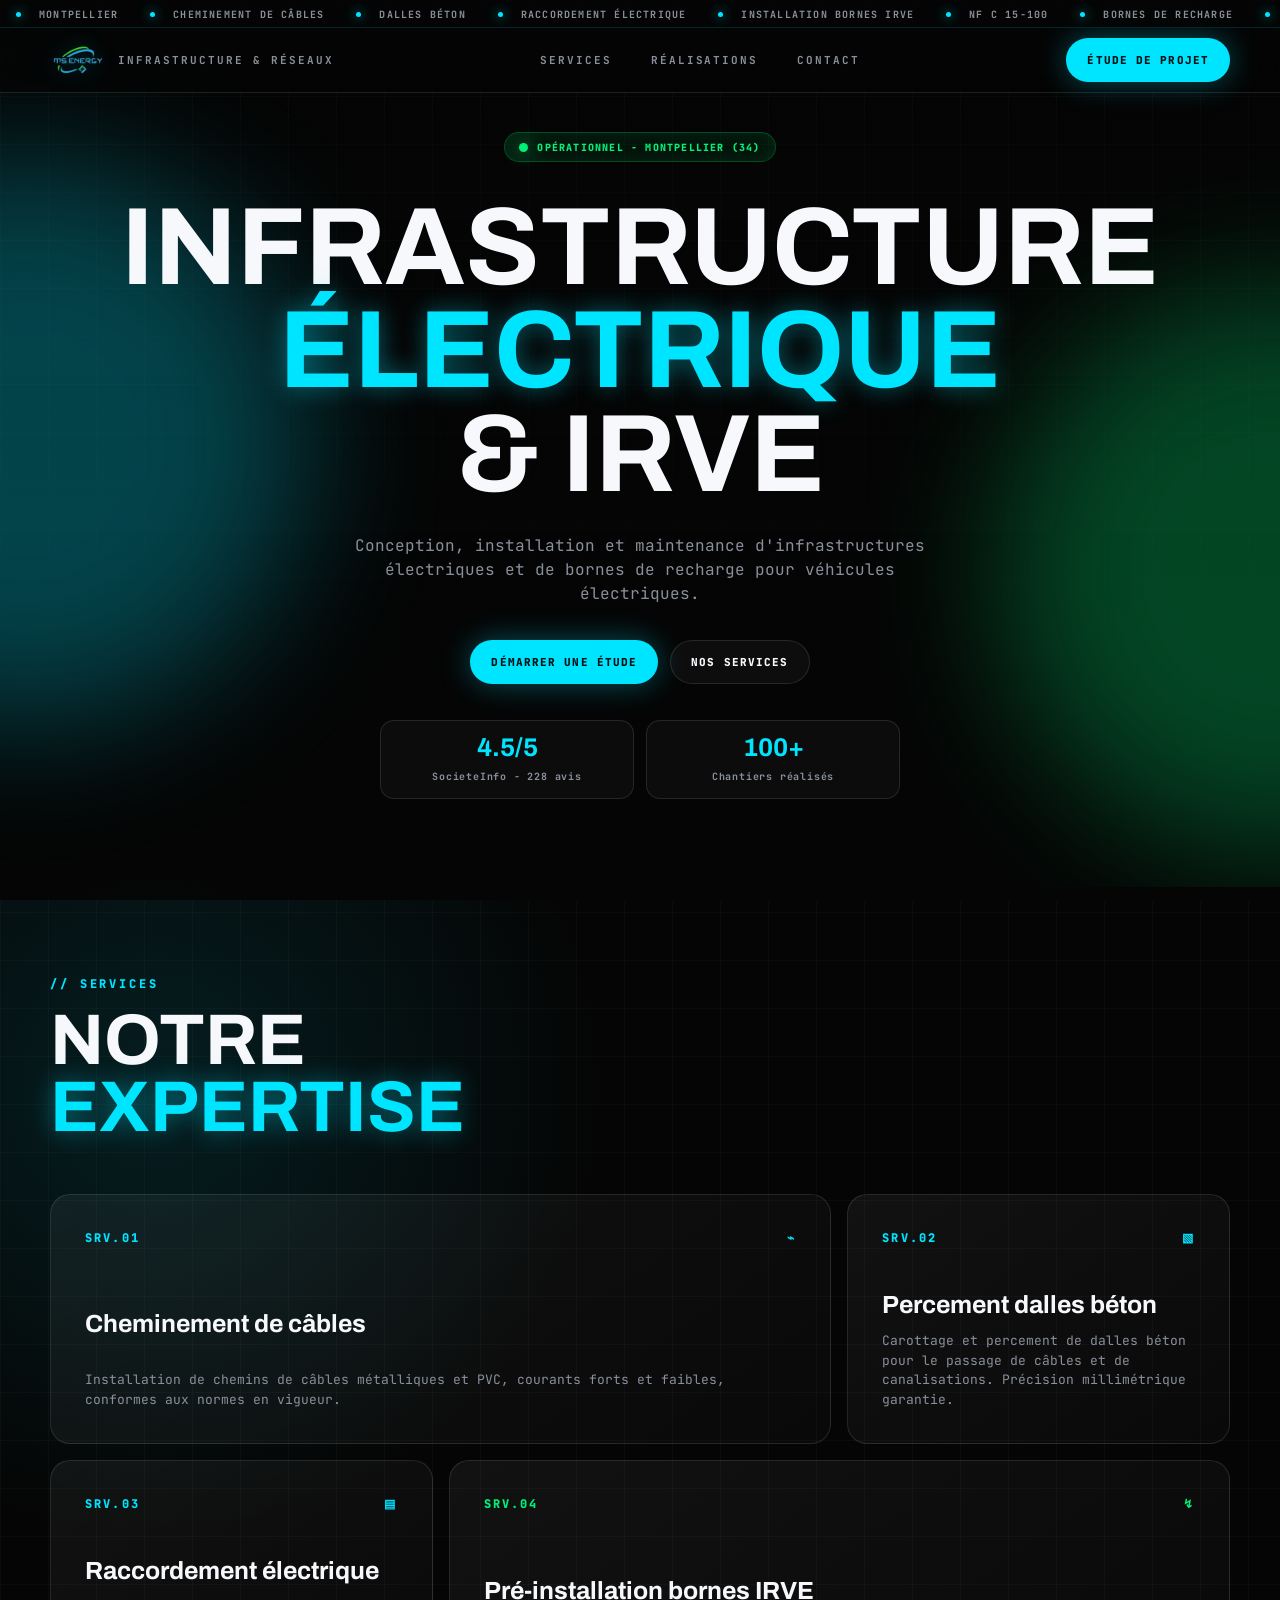
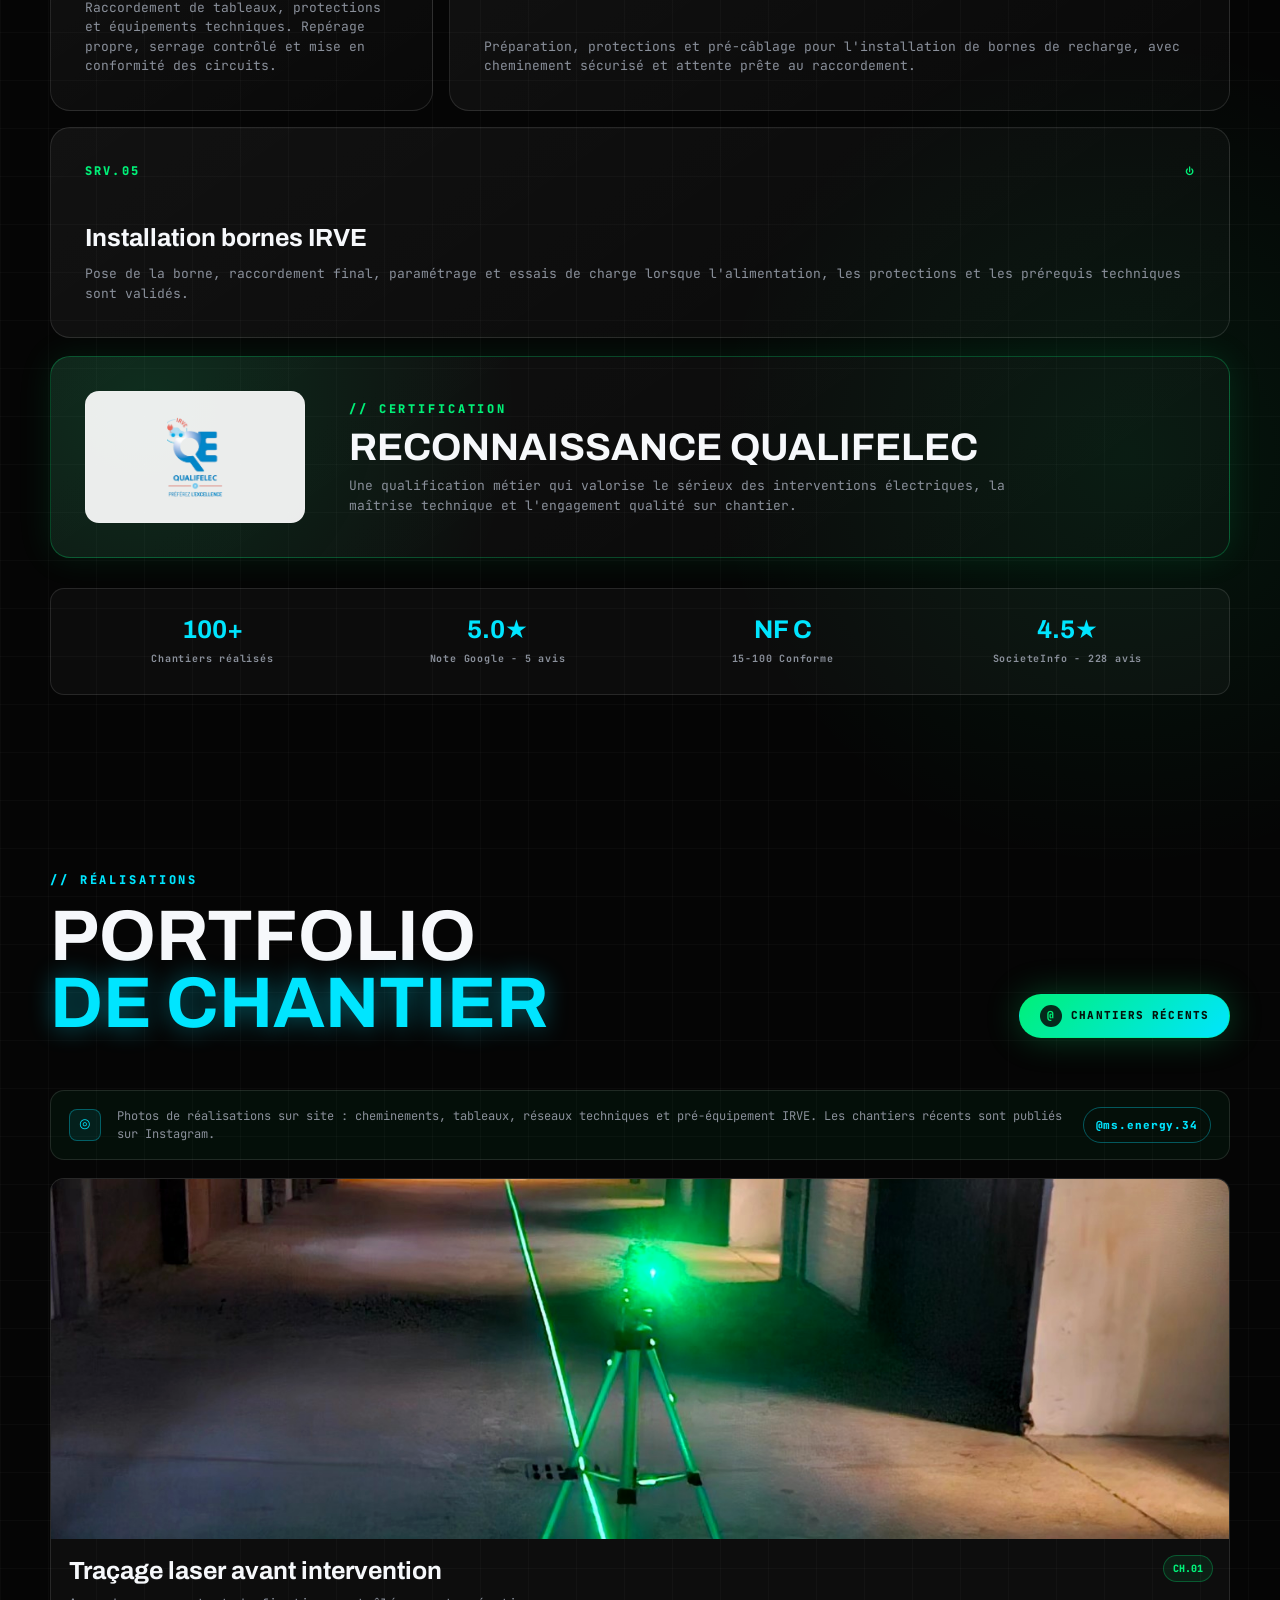
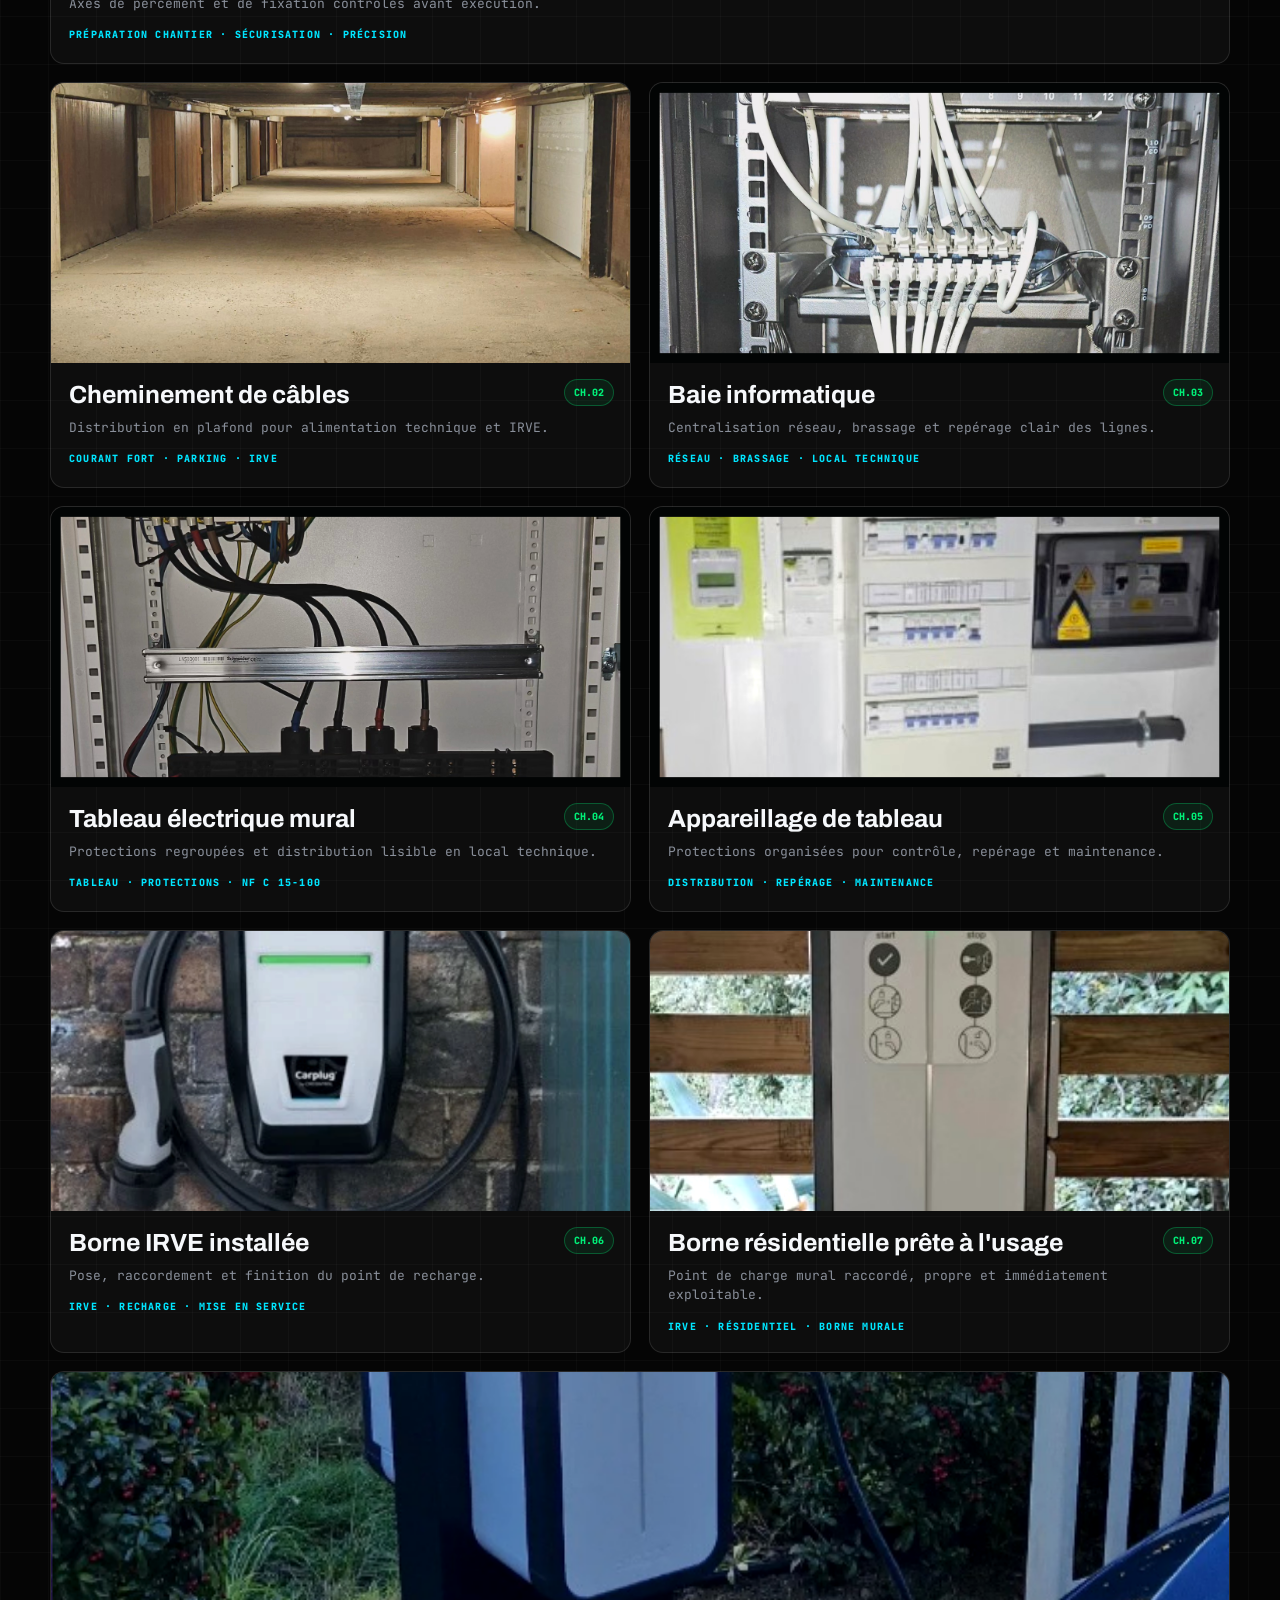
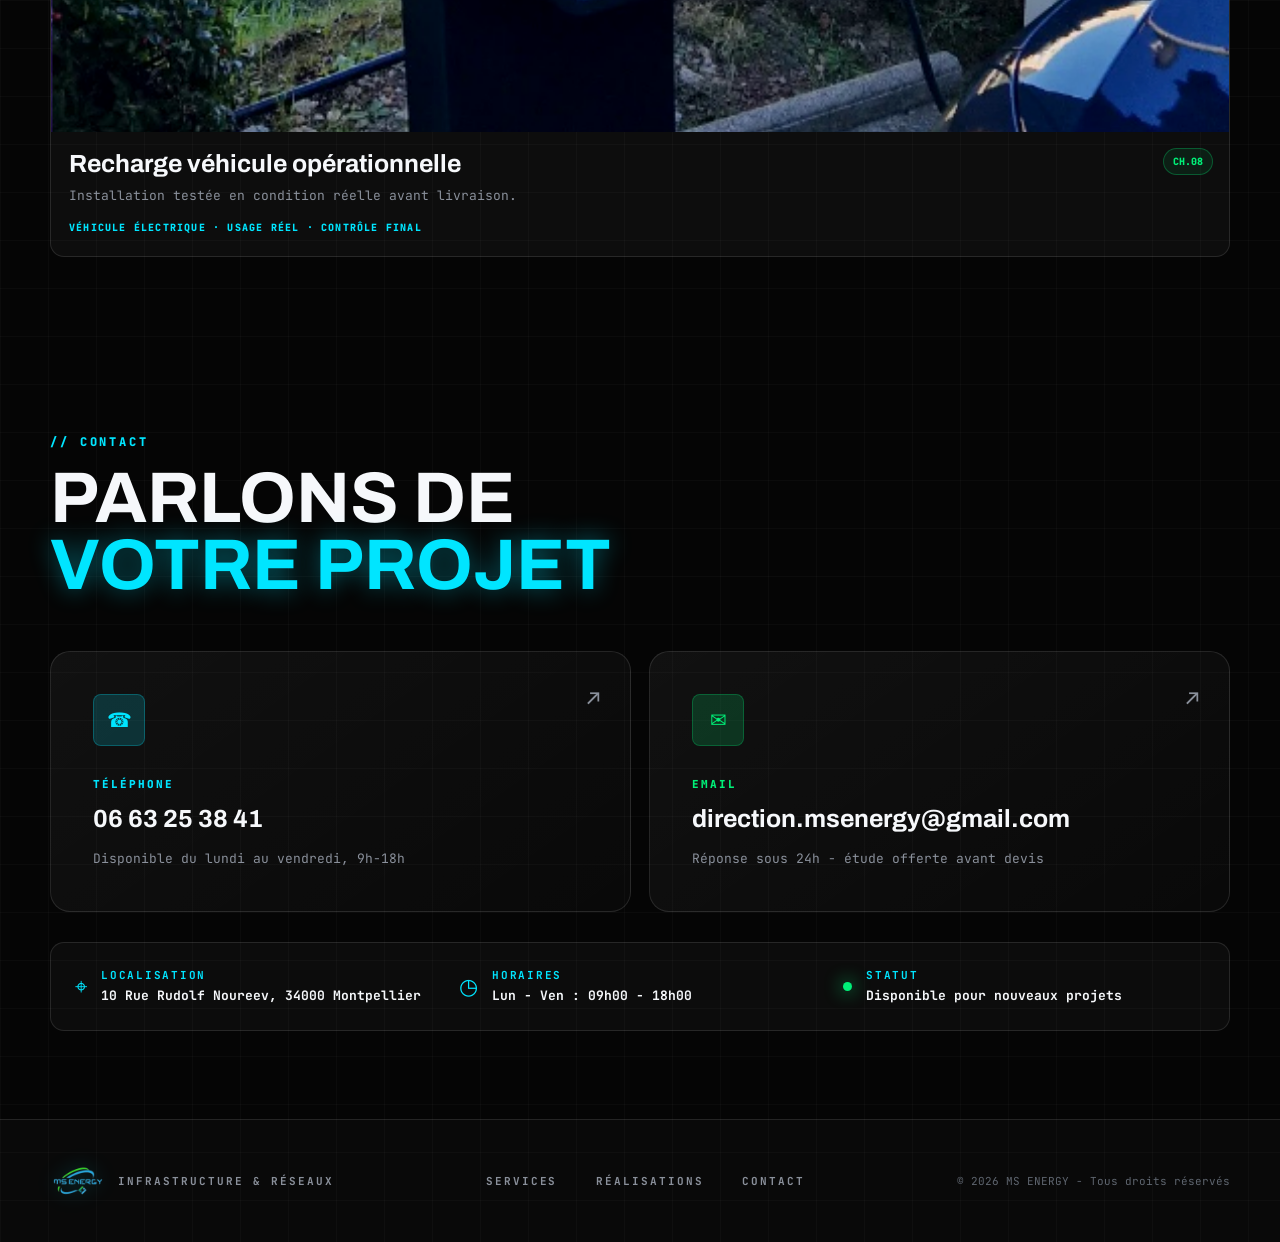
==== index.html @ 968877ab "Add files via upload" ====
<!doctype html>
<html lang="fr">
  <head>
    <meta charset="utf-8">
    <meta name="viewport" content="width=device-width, initial-scale=1">
    <meta
      name="description"
      content="MS ENERGY - Infrastructure & Réseaux à Montpellier. Cheminement de câbles, raccordement électrique, percement béton, pré-installation et installation de bornes IRVE."
    >
    <title>MS ENERGY - Infrastructure & Réseaux</title>
    <link rel="preconnect" href="https://fonts.googleapis.com">
    <link rel="preconnect" href="https://fonts.gstatic.com" crossorigin>
    <link
      href="https://fonts.googleapis.com/css2?family=Archivo:wght@500;600;700;800&family=JetBrains+Mono:wght@400;500;600;700&display=swap"
      rel="stylesheet"
    >
    <link rel="stylesheet" href="styles.css">
  </head>
  <body>
    <a class="skip-link" href="#contenu">Aller au contenu</a>

    <div class="ticker" aria-label="Domaines techniques MS ENERGY">
      <div class="ticker__track">
        <span>Montpellier</span><span>Cheminement de câbles</span><span>Dalles béton</span><span>Raccordement électrique</span><span>Installation bornes IRVE</span><span>NF C 15-100</span><span>Bornes de recharge</span><span>Réseaux</span><span>Haute tension</span>
        <span>Montpellier</span><span>Cheminement de câbles</span><span>Dalles béton</span><span>Raccordement électrique</span><span>Installation bornes IRVE</span><span>NF C 15-100</span><span>Bornes de recharge</span><span>Réseaux</span><span>Haute tension</span>
      </div>
    </div>

    <header class="site-header">
      <nav class="nav" aria-label="Navigation principale">
        <a class="brand" href="#accueil" aria-label="MS ENERGY accueil">
          <img class="brand__logo" src="images/logo.png" alt="" aria-hidden="true">
          <span class="brand__text">Infrastructure & Réseaux</span>
        </a>
        <div class="nav__links" aria-label="Sections">
          <a href="#services">Services</a>
          <a href="#realisations">Réalisations</a>
          <a href="#contact">Contact</a>
        </div>
        <a class="btn btn--primary nav__cta" href="#contact">Étude de projet</a>
      </nav>
    </header>

    <main id="contenu">
      <section class="hero section" id="accueil" aria-labelledby="hero-title">
        <div class="hero__glow hero__glow--cyan" aria-hidden="true"></div>
        <div class="hero__glow hero__glow--green" aria-hidden="true"></div>

        <div class="container hero__inner">
          <div class="status-badge" aria-label="Disponible à Montpellier">
            <span class="status-badge__dot" aria-hidden="true"></span>
            Opérationnel - Montpellier (34)
          </div>

          <h1 id="hero-title">
            Infrastructure
            <span>Électrique</span>
            & IRVE
          </h1>

          <p class="hero__lead">
            Conception, installation et maintenance d'infrastructures électriques et de bornes de recharge pour véhicules électriques.
          </p>

          <div class="hero__actions" aria-label="Actions principales">
            <a class="btn btn--primary" href="#contact">Démarrer une étude</a>
            <a class="btn btn--ghost" href="#services">Nos services</a>
          </div>

          <div class="hero__proof" aria-label="Preuves sociales et conformité">
            <div><strong>4.5/5</strong><span>SocieteInfo - 228 avis</span></div>
            <div><strong>100+</strong><span>Chantiers réalisés</span></div>
          </div>
        </div>
      </section>

      <section class="section" id="services" aria-labelledby="services-title">
        <div class="container">
          <div class="section-heading">
            <p class="eyebrow">// Services</p>
            <h2 id="services-title">Notre <span>expertise</span></h2>
          </div>

          <div class="bento-grid" aria-label="Services MS ENERGY">
            <article class="service-card service-card--wide">
              <div class="service-card__top">
                <span>SRV.01</span>
                <span aria-hidden="true">⌁</span>
              </div>
              <h3>Cheminement de câbles</h3>
              <p>Installation de chemins de câbles métalliques et PVC, courants forts et faibles, conformes aux normes en vigueur.</p>
            </article>

            <article class="service-card">
              <div class="service-card__top">
                <span>SRV.02</span>
                <span aria-hidden="true">▧</span>
              </div>
              <h3>Percement dalles béton</h3>
              <p>Carottage et percement de dalles béton pour le passage de câbles et de canalisations. Précision millimétrique garantie.</p>
            </article>

            <article class="service-card">
              <div class="service-card__top">
                <span>SRV.03</span>
                <span aria-hidden="true">▤</span>
              </div>
              <h3>Raccordement électrique</h3>
              <p>Raccordement de tableaux, protections et équipements techniques. Repérage propre, serrage contrôlé et mise en conformité des circuits.</p>
            </article>

            <article class="service-card service-card--wide service-card--energy">
              <div class="service-card__top">
                <span>SRV.04</span>
                <span aria-hidden="true">↯</span>
              </div>
              <h3>Pré-installation bornes IRVE</h3>
              <p>Préparation, protections et pré-câblage pour l'installation de bornes de recharge, avec cheminement sécurisé et attente prête au raccordement.</p>
            </article>

            <article class="service-card service-card--full service-card--energy">
              <div class="service-card__top">
                <span>SRV.05</span>
                <span aria-hidden="true">⏻</span>
              </div>
              <h3>Installation bornes IRVE</h3>
              <p>Pose de la borne, raccordement final, paramétrage et essais de charge lorsque l'alimentation, les protections et les prérequis techniques sont validés.</p>
            </article>
          </div>

          <article class="cert-card" aria-label="Certification Qualifelec">
            <div class="cert-card__visual">
              <img src="images/qualifelec.png" alt="Certification Qualifelec" onerror="this.remove()">
            </div>
            <div>
              <p class="eyebrow">// Certification</p>
              <h3>Reconnaissance Qualifelec</h3>
              <p>
                Une qualification métier qui valorise le sérieux des interventions électriques, la maîtrise technique et l'engagement qualité sur chantier.
              </p>
            </div>
          </article>

          <div class="metrics" aria-label="Indicateurs de confiance">
            <div><strong>100+</strong><span>Chantiers réalisés</span></div>
            <div><strong>5.0★</strong><span>Note Google - 5 avis</span></div>
            <div><strong>NF C</strong><span>15-100 Conforme</span></div>
            <div><strong>4.5★</strong><span>SocieteInfo - 228 avis</span></div>
          </div>
        </div>
      </section>

      <section class="section portfolio" id="realisations" aria-labelledby="portfolio-title">
        <div class="container">
          <div class="section-heading section-heading--split">
            <div>
              <p class="eyebrow">// Réalisations</p>
              <h2 id="portfolio-title">Portfolio <span>de chantier</span></h2>
            </div>
            <a class="pill-link pill-link--instagram" href="https://www.instagram.com/ms.energy.34/" target="_blank" rel="noopener" aria-label="Voir le profil Instagram MS ENERGY">
              <span aria-hidden="true">@</span>
              Chantiers récents
            </a>
          </div>

          <div class="portfolio__notice" role="note">
            <span aria-hidden="true">◎</span>
            <p>Photos de réalisations sur site : cheminements, tableaux, réseaux techniques et pré-équipement IRVE. Les chantiers récents sont publiés sur Instagram.</p>
            <a href="https://www.instagram.com/ms.energy.34/" target="_blank" rel="noopener" aria-label="Ouvrir Instagram MS ENERGY">@ms.energy.34</a>
          </div>

          <div class="gallery">
            <figure class="work-card work-card--wide">
              <button class="work-card__projector" type="button" data-title="Traçage laser avant intervention" data-detail="Repérage précis des axes avant percement, fixation ou passage technique." data-meta="Préparation chantier · Sécurisation · Précision">
                <img class="media media--laser" src="images/trace-laser-1.jpg" alt="Tracé laser préparatoire sur mur technique" loading="lazy">
              </button>
              <figcaption>
                <span>CH.01</span>
                <strong>Traçage laser avant intervention</strong>
                <p>Axes de percement et de fixation contrôlés avant exécution.</p>
                <small>Préparation chantier · Sécurisation · Précision</small>
              </figcaption>
            </figure>

            <figure class="work-card">
              <button class="work-card__projector" type="button" data-title="Cheminement de câbles" data-detail="Pose de chemins de câbles en plafond pour une distribution propre et maintenable." data-meta="Courant fort · Parking · IRVE">
                <img class="media media--ceiling" src="images/chemin-cable-2.jpg" alt="Cheminement de câbles apparent en parking souterrain" loading="lazy">
              </button>
              <figcaption>
                <span>CH.02</span>
                <strong>Cheminement de câbles</strong>
                <p>Distribution en plafond pour alimentation technique et IRVE.</p>
                <small>Courant fort · Parking · IRVE</small>
              </figcaption>
            </figure>

            <figure class="work-card">
              <button class="work-card__projector" type="button" data-title="Baie informatique" data-detail="Réseau centralisé avec baie de brassage et repérage des départs." data-meta="Réseau · Brassage · Local technique">
                <img class="media media--baie" src="images/baie-info-3.jpg" alt="Baie informatique installée dans un local technique" loading="lazy">
              </button>
              <figcaption>
                <span>CH.03</span>
                <strong>Baie informatique</strong>
                <p>Centralisation réseau, brassage et repérage clair des lignes.</p>
                <small>Réseau · Brassage · Local technique</small>
              </figcaption>
            </figure>

            <figure class="work-card">
              <button class="work-card__projector" type="button" data-title="Tableau électrique mural" data-detail="Tableau posé sur support technique avec protections et distribution organisées." data-meta="Tableau · Protections · NF C 15-100">
                <img class="media media--tableau-red" src="images/tableau-elec-4.jpg" alt="Tableau électrique mural avec protections" loading="lazy">
              </button>
              <figcaption>
                <span>CH.04</span>
                <strong>Tableau électrique mural</strong>
                <p>Protections regroupées et distribution lisible en local technique.</p>
                <small>Tableau · Protections · NF C 15-100</small>
              </figcaption>
            </figure>

            <figure class="work-card">
              <button class="work-card__projector" type="button" data-title="Appareillage de tableau" data-detail="Organisation des modules, protections et repérage pour faciliter la maintenance." data-meta="Distribution · Repérage · Maintenance">
                <img class="media media--tableau" src="images/tableau-5.jpg" alt="Tableau électrique avec appareillage et protections" loading="lazy">
              </button>
              <figcaption>
                <span>CH.05</span>
                <strong>Appareillage de tableau</strong>
                <p>Protections organisées pour contrôle, repérage et maintenance.</p>
                <small>Distribution · Repérage · Maintenance</small>
              </figcaption>
            </figure>

            <figure class="work-card">
              <button class="work-card__projector" type="button" data-title="Borne IRVE installée" data-detail="Pose et raccordement d'une borne de recharge pour véhicule électrique." data-meta="IRVE · Recharge · Mise en service">
                <img class="media media--borne-wall" src="images/borne-irve-6.webp" alt="Borne de recharge IRVE installée sur site" loading="lazy">
              </button>
              <figcaption>
                <span>CH.06</span>
                <strong>Borne IRVE installée</strong>
                <p>Pose, raccordement et finition du point de recharge.</p>
                <small>IRVE · Recharge · Mise en service</small>
              </figcaption>
            </figure>

            <figure class="work-card">
              <button class="work-card__projector" type="button" data-title="Borne résidentielle prête à l'usage" data-detail="Borne murale raccordée avec câble disponible et voyant de service actif." data-meta="IRVE · Résidentiel · Borne murale">
                <img class="media media--borne-close" src="images/borne-irve-6-2.jpg" alt="Borne de recharge murale avec voyant vert actif" loading="lazy">
              </button>
              <figcaption>
                <span>CH.07</span>
                <strong>Borne résidentielle prête à l'usage</strong>
                <p>Point de charge mural raccordé, propre et immédiatement exploitable.</p>
                <small>IRVE · Résidentiel · Borne murale</small>
              </figcaption>
            </figure>

            <figure class="work-card work-card--wide">
              <button class="work-card__projector" type="button" data-title="Recharge véhicule opérationnelle" data-detail="Borne raccordée et testée pour recharge quotidienne en parking ou résidence." data-meta="Véhicule électrique · Usage réel · Contrôle final">
                <img class="media media--car-charge" src="images/borne-irve-voiture-7.webp" alt="Véhicule électrique branché à une borne de recharge" loading="lazy">
              </button>
              <figcaption>
                <span>CH.08</span>
                <strong>Recharge véhicule opérationnelle</strong>
                <p>Installation testée en condition réelle avant livraison.</p>
                <small>Véhicule électrique · Usage réel · Contrôle final</small>
              </figcaption>
            </figure>
          </div>

          <dialog class="projector" id="projector" aria-label="Projection chantier">
            <button class="projector__close" type="button" aria-label="Fermer la projection">×</button>
            <div class="projector__media">
              <img src="" alt="">
            </div>
            <div class="projector__content">
              <p class="eyebrow">// Projection chantier</p>
              <h3></h3>
              <p></p>
              <small></small>
            </div>
          </dialog>
        </div>
      </section>

      <section class="section contact" id="contact" aria-labelledby="contact-title">
        <div class="container">
          <div class="section-heading">
            <p class="eyebrow">// Contact</p>
            <h2 id="contact-title">Parlons de <span>votre projet</span></h2>
          </div>

          <div class="contact-grid">
            <a class="contact-card" href="tel:+33663253841" aria-label="Appeler MS ENERGY au 06 63 25 38 41">
              <span class="contact-card__icon" aria-hidden="true">☎</span>
              <span class="contact-card__arrow" aria-hidden="true">↗</span>
              <small>Téléphone</small>
              <strong>06 63 25 38 41</strong>
              <p>Disponible du lundi au vendredi, 9h-18h</p>
            </a>

            <a class="contact-card contact-card--energy" href="mailto:direction.msenergy@gmail.com" aria-label="Envoyer un email à MS ENERGY">
              <span class="contact-card__icon" aria-hidden="true">✉</span>
              <span class="contact-card__arrow" aria-hidden="true">↗</span>
              <small>Email</small>
              <strong>direction.msenergy@gmail.com</strong>
              <p>Réponse sous 24h - étude offerte avant devis</p>
            </a>
          </div>

          <div class="contact-strip" aria-label="Informations pratiques">
            <div><span aria-hidden="true">⌖</span><p><strong>Localisation</strong>10 Rue Rudolf Noureev, 34000 Montpellier</p></div>
            <div><span aria-hidden="true">◷</span><p><strong>Horaires</strong>Lun - Ven : 09h00 - 18h00</p></div>
            <div><span class="status-dot" aria-hidden="true"></span><p><strong>Statut</strong>Disponible pour nouveaux projets</p></div>
          </div>
        </div>
      </section>
    </main>

    <footer class="footer">
      <div class="container footer__inner">
        <a class="brand" href="#accueil" aria-label="MS ENERGY retour accueil">
          <img class="brand__logo" src="images/logo.png" alt="" aria-hidden="true">
          <span class="brand__text">Infrastructure & Réseaux</span>
        </a>
        <div class="footer__links" aria-label="Navigation pied de page">
          <a href="#services">Services</a>
          <a href="#realisations">Réalisations</a>
          <a href="#contact">Contact</a>
        </div>
        <p>© 2026 MS ENERGY - Tous droits réservés</p>
      </div>
    </footer>
    <script>
      const root = document.body;
      let lastScrollY = window.scrollY;
      let ticking = false;
      let lastTouchY = 0;

      function updateHeader() {
        const currentScrollY = Math.max(window.scrollY, 0);
        const delta = currentScrollY - lastScrollY;

        root.classList.toggle("is-scrolled", currentScrollY > 12);

        if (currentScrollY <= 80 || delta < -4) {
          root.classList.remove("nav-hidden");
        } else if (delta > 8) {
          root.classList.add("nav-hidden");
        }

        lastScrollY = currentScrollY;
        ticking = false;
      }

      window.addEventListener(
        "scroll",
        () => {
          if (!ticking) {
            window.requestAnimationFrame(updateHeader);
            ticking = true;
          }
        },
        { passive: true }
      );

      window.addEventListener(
        "wheel",
        (event) => {
          if (event.deltaY < -6) {
            root.classList.remove("nav-hidden");
          }
        },
        { passive: true }
      );

      window.addEventListener(
        "touchstart",
        (event) => {
          lastTouchY = event.touches[0].clientY;
        },
        { passive: true }
      );

      window.addEventListener(
        "touchmove",
        (event) => {
          const currentTouchY = event.touches[0].clientY;

          if (currentTouchY - lastTouchY > 8) {
            root.classList.remove("nav-hidden");
          }

          lastTouchY = currentTouchY;
        },
        { passive: true }
      );

      window.addEventListener("keydown", (event) => {
        if (["ArrowUp", "PageUp", "Home"].includes(event.key)) {
          root.classList.remove("nav-hidden");
        }
      });

      const projector = document.querySelector("#projector");
      const projectorImage = projector?.querySelector(".projector__media img");
      const projectorTitle = projector?.querySelector(".projector__content h3");
      const projectorDetail = projector?.querySelector(".projector__content p:not(.eyebrow)");
      const projectorMeta = projector?.querySelector(".projector__content small");
      const projectorClose = projector?.querySelector(".projector__close");

      document.querySelectorAll(".work-card__projector").forEach((button) => {
        button.addEventListener("click", () => {
          const image = button.querySelector("img");

          projectorImage.src = image.currentSrc || image.src;
          projectorImage.alt = image.alt;
          projectorTitle.textContent = button.dataset.title;
          projectorDetail.textContent = button.dataset.detail;
          projectorMeta.textContent = button.dataset.meta;
          document.body.classList.add("projector-open");
          projector.showModal();
        });
      });

      function closeProjector() {
        projector.close();
        document.body.classList.remove("projector-open");
      }

      projectorClose?.addEventListener("click", closeProjector);
      projector?.addEventListener("click", (event) => {
        if (event.target === projector) {
          closeProjector();
        }
      });
      projector?.addEventListener("close", () => {
        document.body.classList.remove("projector-open");
      });
    </script>
  </body>
</html>
---- styles.css ----
:root {
  color-scheme: dark;
  --bg: #050505;
  --bg-soft: #090b0b;
  --panel: rgba(255, 255, 255, 0.035);
  --panel-strong: rgba(255, 255, 255, 0.065);
  --line: rgba(255, 255, 255, 0.11);
  --line-bright: rgba(0, 229, 255, 0.45);
  --text: #f6f8fb;
  --muted: #8a909b;
  --muted-2: #5f6670;
  --cyan: #00e5ff;
  --cyan-soft: rgba(0, 229, 255, 0.16);
  --green: #00f078;
  --green-soft: rgba(0, 240, 120, 0.16);
  --shadow-cyan: 0 0 32px rgba(0, 229, 255, 0.22);
  --shadow-green: 0 0 42px rgba(0, 240, 120, 0.18);
  --radius-sm: 8px;
  --radius-md: 14px;
  --radius-lg: 20px;
  --container: min(1180px, calc(100% - 32px));
  --font-display: "Archivo", "Arial Narrow", system-ui, sans-serif;
  --font-mono: "JetBrains Mono", "SFMono-Regular", Consolas, monospace;
}

* {
  box-sizing: border-box;
}

html {
  scroll-behavior: smooth;
}

body {
  min-width: 320px;
  margin: 0;
  overflow-x: hidden;
  background:
    radial-gradient(circle at 12% 18%, rgba(0, 229, 255, 0.11), transparent 28rem),
    radial-gradient(circle at 88% 34%, rgba(0, 240, 120, 0.08), transparent 26rem),
    linear-gradient(rgba(255, 255, 255, 0.025) 1px, transparent 1px),
    linear-gradient(90deg, rgba(255, 255, 255, 0.025) 1px, transparent 1px),
    var(--bg);
  background-size: auto, auto, 48px 48px, 48px 48px, auto;
  color: var(--text);
  font-family: var(--font-mono);
  line-height: 1.5;
}

body::before {
  position: fixed;
  inset: 0;
  z-index: -1;
  pointer-events: none;
  content: "";
  background: linear-gradient(180deg, rgba(5, 5, 5, 0.12), rgba(5, 5, 5, 0.95) 72%);
}

img {
  display: block;
  max-width: 100%;
}

a {
  color: inherit;
  text-decoration: none;
}

.skip-link {
  position: fixed;
  top: 10px;
  left: 10px;
  z-index: 20;
  padding: 10px 14px;
  color: #001216;
  background: var(--cyan);
  border-radius: var(--radius-sm);
  transform: translateY(-160%);
}

.skip-link:focus {
  transform: translateY(0);
}

.container {
  width: var(--container);
  margin-inline: auto;
}

.section {
  padding: 88px 0;
  scroll-margin-top: 118px;
}

.ticker {
  position: fixed;
  top: 0;
  left: 0;
  right: 0;
  z-index: 11;
  height: 28px;
  overflow: hidden;
  border-bottom: 1px solid rgba(0, 229, 255, 0.15);
  background: rgba(5, 5, 5, 0.86);
  backdrop-filter: blur(18px);
  transition: transform 260ms ease, background 260ms ease, border-color 260ms ease;
}

.ticker__track {
  display: flex;
  width: max-content;
  min-width: 200%;
  animation: ticker 34s linear infinite;
}

.ticker span {
  display: inline-flex;
  align-items: center;
  gap: 18px;
  padding: 7px 16px;
  color: var(--muted);
  font-size: 10px;
  font-weight: 700;
  letter-spacing: 0.12em;
  text-transform: uppercase;
  white-space: nowrap;
}

.ticker span::before {
  width: 5px;
  height: 5px;
  content: "";
  border-radius: 999px;
  background: var(--cyan);
  box-shadow: 0 0 12px var(--cyan);
}

.site-header {
  position: fixed;
  top: 28px;
  left: 0;
  right: 0;
  z-index: 10;
  border-bottom: 1px solid var(--line);
  background: rgba(5, 5, 5, 0.68);
  backdrop-filter: blur(20px);
  transition: transform 260ms ease, background 260ms ease, border-color 260ms ease, box-shadow 260ms ease;
}

body.is-scrolled .ticker {
  background: rgba(5, 5, 5, 0.72);
  border-bottom-color: rgba(0, 229, 255, 0.22);
}

body.is-scrolled .site-header {
  background: rgba(5, 5, 5, 0.62);
  border-bottom-color: rgba(255, 255, 255, 0.14);
  box-shadow: 0 16px 42px rgba(0, 0, 0, 0.32);
}

body.nav-hidden .ticker {
  transform: translateY(-110%);
}

body.nav-hidden .site-header {
  transform: translateY(-120%);
}

.nav {
  display: flex;
  align-items: center;
  justify-content: space-between;
  width: var(--container);
  min-height: 64px;
  margin-inline: auto;
  gap: 20px;
}

.brand {
  display: inline-flex;
  align-items: center;
  gap: 12px;
  min-width: max-content;
}

.brand__logo {
  width: 56px;
  height: 38px;
  object-fit: contain;
  filter: drop-shadow(0 0 10px rgba(0, 229, 255, 0.32));
}

.brand__text,
.nav__links a,
.footer__links a {
  color: var(--muted);
  font-size: 11px;
  font-weight: 700;
  letter-spacing: 0.18em;
  text-transform: uppercase;
}

.nav__links,
.footer__links {
  display: flex;
  align-items: center;
  gap: clamp(16px, 3vw, 42px);
}

.nav__links a,
.footer__links a {
  transition: color 180ms ease, text-shadow 180ms ease;
}

.nav__links a:hover,
.footer__links a:hover {
  color: var(--cyan);
  text-shadow: 0 0 18px rgba(0, 229, 255, 0.55);
}

.btn,
.pill-link {
  display: inline-flex;
  align-items: center;
  justify-content: center;
  min-height: 44px;
  padding: 0 20px;
  border: 1px solid transparent;
  border-radius: 999px;
  font-family: var(--font-mono);
  font-size: 11px;
  font-weight: 800;
  letter-spacing: 0.1em;
  text-transform: uppercase;
  transition: transform 180ms ease, border-color 180ms ease, background 180ms ease, box-shadow 180ms ease;
}

.btn:hover,
.pill-link:hover {
  transform: translateY(-2px);
}

.btn:focus-visible,
.pill-link:focus-visible,
.work-card__projector:focus-visible,
.contact-card:focus-visible,
.work-card:focus-visible {
  outline: 2px solid var(--cyan);
  outline-offset: 4px;
}

.btn--primary {
  color: #001215;
  background: var(--cyan);
  box-shadow: 0 0 30px rgba(0, 229, 255, 0.34);
}

.btn--primary:hover {
  box-shadow: 0 0 42px rgba(0, 229, 255, 0.52);
}

.btn--ghost,
.pill-link {
  gap: 9px;
  color: var(--text);
  border-color: var(--line);
  background: rgba(255, 255, 255, 0.035);
}

.btn--ghost:hover,
.pill-link:hover {
  border-color: var(--line-bright);
  box-shadow: var(--shadow-cyan);
}

.pill-link--instagram {
  border-color: rgba(0, 240, 120, 0.34);
  color: #03120a;
  background: linear-gradient(135deg, var(--green), var(--cyan));
  box-shadow: 0 0 34px rgba(0, 240, 120, 0.26);
}

.pill-link--instagram span {
  display: grid;
  width: 22px;
  height: 22px;
  place-items: center;
  border-radius: 999px;
  color: var(--green);
  background: rgba(5, 5, 5, 0.84);
}

.hero {
  position: relative;
  display: grid;
  min-height: 760px;
  padding-top: 132px;
  overflow: hidden;
  place-items: center;
}

.hero__inner {
  position: relative;
  z-index: 1;
  display: grid;
  width: 100%;
  justify-items: center;
  text-align: center;
}

.hero__glow {
  position: absolute;
  width: 44vw;
  aspect-ratio: 1;
  border-radius: 999px;
  filter: blur(72px);
  opacity: 0.28;
  pointer-events: none;
}

.hero__glow--cyan {
  left: -20vw;
  top: 18%;
  background: var(--cyan);
}

.hero__glow--green {
  right: -22vw;
  bottom: 4%;
  background: var(--green);
}

.status-badge {
  display: inline-flex;
  align-items: center;
  gap: 9px;
  min-height: 30px;
  padding: 0 14px;
  border: 1px solid rgba(0, 240, 120, 0.26);
  border-radius: 999px;
  color: var(--green);
  background: rgba(0, 240, 120, 0.06);
  font-size: 10px;
  font-weight: 800;
  letter-spacing: 0.12em;
  text-transform: uppercase;
  box-shadow: inset 0 0 18px rgba(0, 240, 120, 0.09);
}

.status-badge__dot,
.status-dot {
  width: 9px;
  height: 9px;
  border-radius: 999px;
  background: var(--green);
  box-shadow: 0 0 0 0 rgba(0, 240, 120, 0.64), 0 0 18px var(--green);
  animation: pulse 1.8s ease-out infinite;
}

.hero h1,
.section-heading h2 {
  margin: 0;
  font-family: var(--font-display);
  font-weight: 700;
  letter-spacing: 0;
  line-height: 0.94;
  text-transform: uppercase;
}

.hero h1 {
  width: min(100%, 1120px);
  margin-top: 34px;
  margin-inline: auto;
  font-size: clamp(3.1rem, 8.6vw, 8.15rem);
  text-align: center;
}

.hero h1 span,
.section-heading h2 span {
  display: block;
  color: var(--cyan);
  text-shadow: 0 0 24px rgba(0, 229, 255, 0.42);
}

.hero__lead {
  max-width: 610px;
  margin: 28px 0 0;
  color: var(--muted);
  font-size: clamp(0.86rem, 1.3vw, 1rem);
}

.hero__actions {
  display: flex;
  flex-wrap: wrap;
  justify-content: center;
  gap: 12px;
  margin-top: 34px;
}

.hero__proof {
  display: grid;
  grid-template-columns: repeat(2, minmax(0, 1fr));
  width: min(520px, 100%);
  margin-top: 36px;
  gap: 12px;
}

.hero__proof div,
.metrics,
.portfolio__notice,
.contact-strip {
  border: 1px solid var(--line);
  border-radius: var(--radius-md);
  background: rgba(255, 255, 255, 0.032);
}

.hero__proof div {
  min-height: 68px;
  padding: 14px 12px;
}

.hero__proof strong,
.metrics strong {
  display: block;
  color: var(--cyan);
  font-family: var(--font-display);
  font-size: clamp(1.25rem, 2vw, 1.75rem);
  line-height: 1;
}

.hero__proof span,
.metrics span {
  display: block;
  margin-top: 8px;
  color: var(--muted);
  font-size: 10px;
  font-weight: 700;
  letter-spacing: 0.08em;
}

.section-heading {
  margin-bottom: 52px;
}

.section-heading--split {
  display: flex;
  align-items: end;
  justify-content: space-between;
  gap: 24px;
}

.eyebrow {
  margin: 0 0 14px;
  color: var(--cyan);
  font-size: 12px;
  font-weight: 800;
  letter-spacing: 0.24em;
  text-transform: uppercase;
}

.section-heading h2 {
  font-size: clamp(2.4rem, 5.6vw, 5.9rem);
}

.bento-grid {
  display: grid;
  grid-template-columns: repeat(3, minmax(0, 1fr));
  gap: 16px;
}

.service-card {
  position: relative;
  display: flex;
  min-height: 230px;
  padding: clamp(24px, 3vw, 34px);
  overflow: hidden;
  flex-direction: column;
  justify-content: space-between;
  border: 1px solid var(--line);
  border-radius: var(--radius-lg);
  background: linear-gradient(145deg, rgba(255, 255, 255, 0.054), rgba(255, 255, 255, 0.018));
  transition: transform 220ms ease, border-color 220ms ease, box-shadow 220ms ease, background 220ms ease;
}

.service-card::before,
.contact-card::before,
.work-card::before {
  position: absolute;
  inset: 0;
  content: "";
  opacity: 0;
  background: radial-gradient(circle at 18% 0%, rgba(0, 229, 255, 0.18), transparent 42%);
  transition: opacity 220ms ease;
}

.service-card:hover {
  transform: translateY(-6px);
  border-color: rgba(0, 229, 255, 0.55);
  background: linear-gradient(145deg, rgba(0, 229, 255, 0.08), rgba(255, 255, 255, 0.025));
  box-shadow: var(--shadow-cyan);
}

.service-card:hover::before,
.contact-card:hover::before,
.work-card:hover::before {
  opacity: 1;
}

.service-card--wide {
  grid-column: span 2;
}

.service-card--full {
  min-height: 190px;
  grid-column: 1 / -1;
}

.service-card--energy:hover {
  border-color: rgba(0, 240, 120, 0.5);
  box-shadow: var(--shadow-green);
}

.service-card--energy::before {
  background: radial-gradient(circle at 18% 0%, rgba(0, 240, 120, 0.16), transparent 42%);
}

.service-card__top {
  position: relative;
  z-index: 1;
  display: flex;
  justify-content: space-between;
  color: var(--cyan);
  font-size: 12px;
  font-weight: 800;
  letter-spacing: 0.18em;
}

.service-card--energy .service-card__top {
  color: var(--green);
}

.service-card h3,
.contact-card strong,
.work-card strong {
  position: relative;
  z-index: 1;
  margin: 44px 0 12px;
  font-family: var(--font-display);
  font-size: clamp(1.2rem, 2vw, 1.55rem);
  line-height: 1.15;
}

.service-card p,
.work-card p,
.contact-card p {
  position: relative;
  z-index: 1;
  margin: 0;
  color: var(--muted);
  font-size: 13px;
}

.metrics {
  display: grid;
  grid-template-columns: repeat(4, minmax(0, 1fr));
  margin-top: 30px;
  padding: 28px;
  gap: 18px;
  text-align: center;
}

.cert-card {
  display: grid;
  grid-template-columns: 220px minmax(0, 1fr);
  align-items: center;
  gap: clamp(20px, 4vw, 44px);
  margin-top: 18px;
  padding: clamp(22px, 3vw, 34px);
  border: 1px solid rgba(0, 240, 120, 0.26);
  border-radius: var(--radius-lg);
  background:
    radial-gradient(circle at 8% 24%, rgba(0, 240, 120, 0.13), transparent 34%),
    linear-gradient(145deg, rgba(255, 255, 255, 0.052), rgba(255, 255, 255, 0.018));
  box-shadow: 0 0 34px rgba(0, 240, 120, 0.1);
}

.cert-card__visual {
  display: grid;
  min-height: 132px;
  place-items: center;
  border: 1px solid rgba(255, 255, 255, 0.12);
  border-radius: var(--radius-md);
  background: rgba(255, 255, 255, 0.92);
  padding: 18px;
}

.cert-card__visual:empty::before {
  content: "Qualifelec";
  color: #0b1414;
  font-family: var(--font-display);
  font-size: 1.4rem;
  font-weight: 800;
  text-transform: uppercase;
}

.cert-card__visual img {
  max-height: 92px;
  object-fit: contain;
}

.cert-card .eyebrow {
  margin-bottom: 10px;
  color: var(--green);
}

.cert-card h3 {
  margin: 0 0 10px;
  font-family: var(--font-display);
  font-size: clamp(1.45rem, 3vw, 2.6rem);
  line-height: 1;
  text-transform: uppercase;
}

.cert-card p:last-child {
  max-width: 720px;
  margin: 0;
  color: var(--muted);
  font-size: 13px;
}

.portfolio__notice {
  display: flex;
  align-items: center;
  gap: 16px;
  margin-bottom: 18px;
  padding: 16px 18px;
  background: rgba(0, 240, 120, 0.045);
}

.portfolio__notice span {
  display: grid;
  width: 32px;
  height: 32px;
  flex: 0 0 auto;
  place-items: center;
  border: 1px solid rgba(0, 229, 255, 0.32);
  border-radius: var(--radius-sm);
  color: var(--cyan);
  background: rgba(0, 229, 255, 0.08);
}

.portfolio__notice p {
  flex: 1;
  margin: 0;
  color: var(--muted);
  font-size: 12px;
}

.portfolio__notice a {
  display: inline-flex;
  min-width: max-content;
  padding: 9px 12px;
  border: 1px solid rgba(0, 229, 255, 0.34);
  border-radius: 999px;
  color: var(--cyan);
  font-size: 11px;
  font-weight: 800;
  letter-spacing: 0.08em;
  transition: transform 180ms ease, background 180ms ease, box-shadow 180ms ease;
}

.portfolio__notice a:hover {
  transform: translateY(-2px);
  background: rgba(0, 229, 255, 0.08);
  box-shadow: var(--shadow-cyan);
}

.gallery {
  display: grid;
  grid-template-columns: repeat(2, minmax(0, 1fr));
  gap: 18px;
}

.work-card {
  position: relative;
  margin: 0;
  overflow: hidden;
  border: 1px solid var(--line);
  border-radius: var(--radius-md);
  background: var(--panel);
  transition: transform 220ms ease, border-color 220ms ease, box-shadow 220ms ease;
}

.work-card::after {
  position: absolute;
  inset: 0;
  z-index: 2;
  pointer-events: none;
  content: "";
  opacity: 0;
  background:
    linear-gradient(115deg, transparent 18%, rgba(0, 229, 255, 0.2) 42%, transparent 64%),
    radial-gradient(circle at var(--beam-x, 50%) 38%, rgba(0, 240, 120, 0.16), transparent 42%);
  mix-blend-mode: screen;
  transform: translateX(-18%);
  transition: opacity 220ms ease, transform 360ms ease;
}

.work-card:hover {
  transform: translateY(-5px);
  border-color: rgba(0, 240, 120, 0.42);
  box-shadow: 0 0 34px rgba(0, 240, 120, 0.16);
}

.work-card:hover::after,
.work-card:focus-within::after {
  opacity: 1;
  transform: translateX(18%);
}

.work-card--wide {
  grid-column: span 2;
}

.work-card__projector {
  position: relative;
  display: block;
  width: 100%;
  padding: 0;
  overflow: hidden;
  border: 0;
  color: inherit;
  background: transparent;
  cursor: zoom-in;
}

.work-card__projector::before,
.work-card__projector::after {
  position: absolute;
  inset: 0;
  z-index: 1;
  pointer-events: none;
  content: "";
  opacity: 0;
  transition: opacity 220ms ease;
}

.work-card__projector::before {
  background:
    linear-gradient(180deg, transparent 46%, rgba(0, 0, 0, 0.44)),
    repeating-linear-gradient(0deg, rgba(255, 255, 255, 0.06) 0 1px, transparent 1px 9px);
}

.work-card__projector::after {
  inset: auto 18px 18px auto;
  width: 42px;
  height: 42px;
  border: 1px solid rgba(0, 229, 255, 0.5);
  border-radius: 999px;
  background: rgba(0, 229, 255, 0.14);
  box-shadow: 0 0 24px rgba(0, 229, 255, 0.34);
}

.work-card:hover .work-card__projector::before,
.work-card:hover .work-card__projector::after,
.work-card:focus-within .work-card__projector::before,
.work-card:focus-within .work-card__projector::after {
  opacity: 1;
}

.work-card img {
  width: 100%;
  height: 280px;
  object-fit: cover;
  object-position: center;
  background: #070909;
  filter: saturate(1.06) contrast(1.04);
  transform: scale(1.001);
  transition: transform 360ms ease, filter 360ms ease;
}

.work-card:hover img,
.work-card:focus-within img {
  filter: saturate(1.12) contrast(1.08) brightness(1.04);
  transform: scale(1.045);
}

.work-card--wide img {
  height: 360px;
}

.media--ceiling {
  object-position: center 20%;
}

.media--ceiling-wide {
  object-position: center 16%;
}

.media--tableau-red {
  object-fit: contain;
  object-position: center;
  padding: 10px;
  background:
    linear-gradient(135deg, rgba(0, 229, 255, 0.06), transparent 36%),
    #070707;
}

.media--baie {
  object-fit: contain;
  object-position: center;
  padding: 10px;
  background:
    linear-gradient(135deg, rgba(0, 240, 120, 0.05), transparent 36%),
    #070707;
}

.media--car-charge {
  object-position: center 62%;
}

.media--car-borne {
  object-position: center 50%;
}

.media--borne-wall {
  object-position: center 24%;
}

.media--borne-close {
  object-position: center 28%;
}

.media--tableau {
  object-fit: contain;
  object-position: center;
  padding: 10px;
  background:
    linear-gradient(135deg, rgba(0, 229, 255, 0.06), transparent 36%),
    #070707;
}

.media--laser {
  object-fit: contain;
  object-position: center;
  padding: 0;
  background:
    linear-gradient(135deg, rgba(0, 229, 255, 0.08), transparent 34%),
    #050606;
}

.work-card figcaption {
  position: relative;
  min-height: 124px;
  padding: 18px;
}

.work-card figcaption span {
  position: absolute;
  top: 16px;
  right: 16px;
  padding: 5px 9px;
  border: 1px solid rgba(0, 240, 120, 0.28);
  border-radius: 999px;
  color: var(--green);
  background: rgba(0, 240, 120, 0.08);
  font-size: 10px;
  font-weight: 800;
}

.work-card strong {
  display: block;
  max-width: calc(100% - 76px);
  margin: 0 0 8px;
}

.work-card figcaption small {
  position: relative;
  z-index: 1;
  display: block;
  margin-top: 14px;
  color: var(--cyan);
  font-size: 10px;
  font-weight: 800;
  letter-spacing: 0.12em;
  text-transform: uppercase;
}

.projector {
  width: min(1060px, calc(100vw - 32px));
  max-height: min(860px, calc(100vh - 32px));
  padding: 0;
  overflow: hidden;
  border: 1px solid rgba(0, 229, 255, 0.28);
  border-radius: var(--radius-md);
  color: var(--text);
  background:
    radial-gradient(circle at 18% 8%, rgba(0, 229, 255, 0.14), transparent 32%),
    rgba(5, 5, 5, 0.96);
  box-shadow: 0 0 90px rgba(0, 229, 255, 0.18), 0 26px 80px rgba(0, 0, 0, 0.55);
}

.projector::backdrop {
  background: rgba(0, 0, 0, 0.78);
  backdrop-filter: blur(10px);
}

.projector[open] {
  display: grid;
  grid-template-columns: minmax(0, 1.45fr) minmax(280px, 0.55fr);
}

.projector__media {
  position: relative;
  display: block;
  min-height: 420px;
  overflow: hidden;
  background:
    linear-gradient(rgba(255, 255, 255, 0.03) 1px, transparent 1px),
    linear-gradient(90deg, rgba(255, 255, 255, 0.03) 1px, transparent 1px),
    #050606;
  background-size: 34px 34px;
}

.projector__media img {
  position: absolute;
  inset: 0;
  width: 100%;
  height: 100%;
  min-height: 420px;
  max-height: none;
  object-fit: cover;
  object-position: center;
}

.projector__content {
  align-self: stretch;
  padding: clamp(24px, 4vw, 42px);
  border-left: 1px solid rgba(255, 255, 255, 0.11);
  background: rgba(255, 255, 255, 0.035);
}

.projector__content h3 {
  margin: 0 0 16px;
  font-family: var(--font-display);
  font-size: clamp(1.8rem, 3vw, 3.1rem);
  line-height: 0.95;
  text-transform: uppercase;
}

.projector__content p:not(.eyebrow) {
  margin: 0;
  color: var(--muted);
}

.projector__content small {
  display: block;
  margin-top: 24px;
  color: var(--green);
  font-size: 11px;
  font-weight: 800;
  letter-spacing: 0.12em;
  text-transform: uppercase;
}

.projector__close {
  position: absolute;
  top: 14px;
  right: 14px;
  z-index: 3;
  display: grid;
  width: 40px;
  height: 40px;
  place-items: center;
  border: 1px solid rgba(255, 255, 255, 0.16);
  border-radius: 999px;
  color: var(--text);
  background: rgba(5, 5, 5, 0.68);
  cursor: pointer;
}

body.projector-open {
  overflow: hidden;
}

.contact-grid {
  display: grid;
  grid-template-columns: repeat(2, minmax(0, 1fr));
  gap: 18px;
}

.contact-card {
  position: relative;
  min-height: 240px;
  padding: clamp(26px, 4vw, 42px);
  overflow: hidden;
  border: 1px solid var(--line);
  border-radius: var(--radius-lg);
  background: linear-gradient(145deg, rgba(255, 255, 255, 0.052), rgba(255, 255, 255, 0.018));
  transition: transform 220ms ease, border-color 220ms ease, box-shadow 220ms ease;
}

.contact-card:hover {
  transform: translateY(-6px);
  border-color: rgba(0, 229, 255, 0.46);
  box-shadow: var(--shadow-cyan);
}

.contact-card--energy:hover {
  border-color: rgba(0, 240, 120, 0.5);
  box-shadow: var(--shadow-green);
}

.contact-card--energy::before {
  background: radial-gradient(circle at 18% 0%, rgba(0, 240, 120, 0.16), transparent 42%);
}

.contact-card__icon {
  position: relative;
  z-index: 1;
  display: grid;
  width: 52px;
  height: 52px;
  place-items: center;
  border: 1px solid rgba(0, 229, 255, 0.25);
  border-radius: var(--radius-sm);
  color: var(--cyan);
  background: var(--cyan-soft);
  font-size: 20px;
}

.contact-card--energy .contact-card__icon {
  border-color: rgba(0, 240, 120, 0.25);
  color: var(--green);
  background: var(--green-soft);
}

.contact-card__arrow {
  position: absolute;
  top: 30px;
  right: 30px;
  color: var(--muted);
  font-size: 22px;
  transition: color 180ms ease, transform 180ms ease;
}

.contact-card:hover .contact-card__arrow {
  color: var(--cyan);
  transform: translate(3px, -3px);
}

.contact-card small {
  position: relative;
  z-index: 1;
  display: block;
  margin-top: 30px;
  color: var(--cyan);
  font-size: 11px;
  font-weight: 800;
  letter-spacing: 0.18em;
  text-transform: uppercase;
}

.contact-card--energy small,
.contact-card--energy:hover .contact-card__arrow {
  color: var(--green);
}

.contact-card strong {
  display: block;
  overflow-wrap: anywhere;
  margin: 12px 0 16px;
}

.contact-strip {
  display: grid;
  grid-template-columns: repeat(3, minmax(0, 1fr));
  margin-top: 30px;
  padding: 24px;
  gap: 22px;
}

.contact-strip div {
  display: flex;
  align-items: center;
  gap: 14px;
  min-width: 0;
}

.contact-strip div > span:not(.status-dot) {
  color: var(--cyan);
  font-size: 22px;
}

.contact-strip p {
  min-width: 0;
  margin: 0;
  color: var(--text);
  font-size: 13px;
  font-weight: 700;
}

.contact-strip strong {
  display: block;
  margin-bottom: 3px;
  color: var(--cyan);
  font-size: 11px;
  letter-spacing: 0.16em;
  text-transform: uppercase;
}

.footer {
  border-top: 1px solid var(--line);
  padding: 42px 0;
  background: rgba(255, 255, 255, 0.018);
}

.footer__inner {
  display: flex;
  align-items: center;
  justify-content: space-between;
  gap: 24px;
}

.footer p {
  margin: 0;
  color: var(--muted-2);
  font-size: 11px;
}

@keyframes ticker {
  from {
    transform: translateX(0);
  }
  to {
    transform: translateX(-50%);
  }
}

@keyframes pulse {
  0% {
    box-shadow: 0 0 0 0 rgba(0, 240, 120, 0.62), 0 0 18px var(--green);
  }
  70% {
    box-shadow: 0 0 0 10px rgba(0, 240, 120, 0), 0 0 18px var(--green);
  }
  100% {
    box-shadow: 0 0 0 0 rgba(0, 240, 120, 0), 0 0 18px var(--green);
  }
}

@media (prefers-reduced-motion: reduce) {
  *,
  *::before,
  *::after {
    scroll-behavior: auto !important;
    animation-duration: 0.01ms !important;
    animation-iteration-count: 1 !important;
    transition-duration: 0.01ms !important;
  }
}

@media (max-width: 980px) {
  .nav {
    min-height: 72px;
  }

  .brand__text {
    display: none;
  }

  .hero {
    min-height: 700px;
  }

  .hero__proof {
    grid-template-columns: repeat(2, minmax(0, 1fr));
  }

  .bento-grid {
    grid-template-columns: repeat(2, minmax(0, 1fr));
  }

  .service-card--wide {
    grid-column: span 2;
  }

  .metrics,
  .contact-strip {
    grid-template-columns: repeat(2, minmax(0, 1fr));
  }

  .cert-card {
    grid-template-columns: 180px minmax(0, 1fr);
  }

  .footer__inner {
    align-items: flex-start;
    flex-direction: column;
  }
}

@media (max-width: 720px) {
  body {
    background-size: auto, auto, 34px 34px, 34px 34px, auto;
  }

  .section {
    padding: 58px 0;
    scroll-margin-top: 142px;
  }

  .ticker {
    height: 24px;
  }

  .ticker span {
    padding: 6px 12px;
    font-size: 9px;
  }

  .site-header {
    top: 24px;
    background: rgba(5, 5, 5, 0.58);
    backdrop-filter: blur(18px);
  }

  body.is-scrolled .site-header {
    background: rgba(5, 5, 5, 0.48);
    box-shadow: 0 14px 36px rgba(0, 0, 0, 0.24);
  }

  .nav {
    min-height: 86px;
    padding-block: 8px 10px;
    gap: 8px 12px;
    flex-wrap: wrap;
  }

  .brand__logo {
    width: 44px;
    height: 30px;
  }

  .nav__links {
    display: flex;
    order: 3;
    width: 100%;
    justify-content: space-between;
    gap: 8px;
  }

  .nav__links a {
    display: inline-flex;
    min-height: 28px;
    flex: 1;
    align-items: center;
    justify-content: center;
    border: 1px solid rgba(255, 255, 255, 0.09);
    border-radius: 999px;
    background: rgba(255, 255, 255, 0.035);
    font-size: 8px;
    letter-spacing: 0.1em;
  }

  .nav__cta {
    width: auto;
    min-width: 126px;
    min-height: 34px;
    padding-inline: 10px;
    flex: 0 0 auto;
    font-size: 8px;
    letter-spacing: 0.08em;
  }

  .hero {
    min-height: 720px;
    padding-top: 146px;
    align-items: start;
  }

  .status-badge {
    min-height: 28px;
    padding-inline: 12px;
    font-size: 9px;
    letter-spacing: 0.08em;
  }

  .hero h1 {
    width: 100%;
    margin-top: 26px;
    font-size: clamp(1.5rem, 7vw, 2.75rem);
    line-height: 0.92;
  }

  .hero__lead {
    max-width: 34ch;
    margin-top: 24px;
    font-size: 0.92rem;
  }

  .hero__actions {
    margin-top: 28px;
  }

  .hero__proof,
  .bento-grid,
  .metrics,
  .gallery,
  .contact-grid,
  .contact-strip {
    grid-template-columns: 1fr;
  }

  .hero__proof {
    width: min(100%, 360px);
    margin-top: 24px;
  }

  .hero__proof div {
    min-height: 64px;
  }

  .portfolio__notice {
    align-items: flex-start;
    flex-direction: column;
  }

  .portfolio__notice a {
    min-width: 0;
  }

  .service-card--wide,
  .work-card--wide {
    grid-column: auto;
  }

  .service-card {
    min-height: 188px;
    padding: 24px;
    border-radius: 16px;
  }

  .service-card h3,
  .contact-card strong,
  .work-card strong {
    margin-top: 34px;
  }

  .metrics {
    padding: 18px;
  }

  .cert-card {
    grid-template-columns: 1fr;
  }

  .cert-card__visual {
    min-height: 118px;
  }

  .metrics div {
    padding-block: 6px;
  }

  .section-heading--split {
    align-items: flex-start;
    flex-direction: column;
  }

  .work-card img,
  .work-card--wide img {
    height: 245px;
  }

  .work-card figcaption {
    min-height: 0;
    padding: 16px;
  }

  .projector[open] {
    grid-template-columns: 1fr;
  }

  .projector__media {
    height: min(58vh, 430px);
    min-height: 280px;
  }

  .projector__media img {
    min-height: 280px;
  }

  .projector__content {
    border-top: 1px solid rgba(255, 255, 255, 0.11);
    border-left: 0;
  }

  .contact-card {
    min-height: 198px;
    padding: 24px;
    border-radius: 16px;
  }

  .contact-card__icon {
    width: 46px;
    height: 46px;
  }

  .footer__links {
    flex-wrap: wrap;
  }
}

@media (max-width: 430px) {
  .container,
  .nav {
    width: min(100% - 24px, 1180px);
  }

  .btn,
  .pill-link {
    width: 100%;
  }

  .btn {
    min-height: 42px;
  }

  .hero__actions {
    width: 100%;
  }

  .hero h1 {
    font-size: clamp(1.65rem, 7.6vw, 2.2rem);
  }

  .hero__lead {
    max-width: 31ch;
    font-size: 0.8rem;
    line-height: 1.55;
  }

  .nav__cta {
    width: auto;
    min-width: 118px;
    max-width: 132px;
    flex: 0 0 auto;
  }

  .section-heading h2 {
    font-size: clamp(2.35rem, 13vw, 3.6rem);
  }

  .work-card img,
  .work-card--wide img {
    height: 220px;
  }

  .contact-card strong {
    font-size: 1.2rem;
  }

  .status-badge {
    max-width: 100%;
    white-space: normal;
  }

  .contact-strip {
    padding: 18px;
  }
}
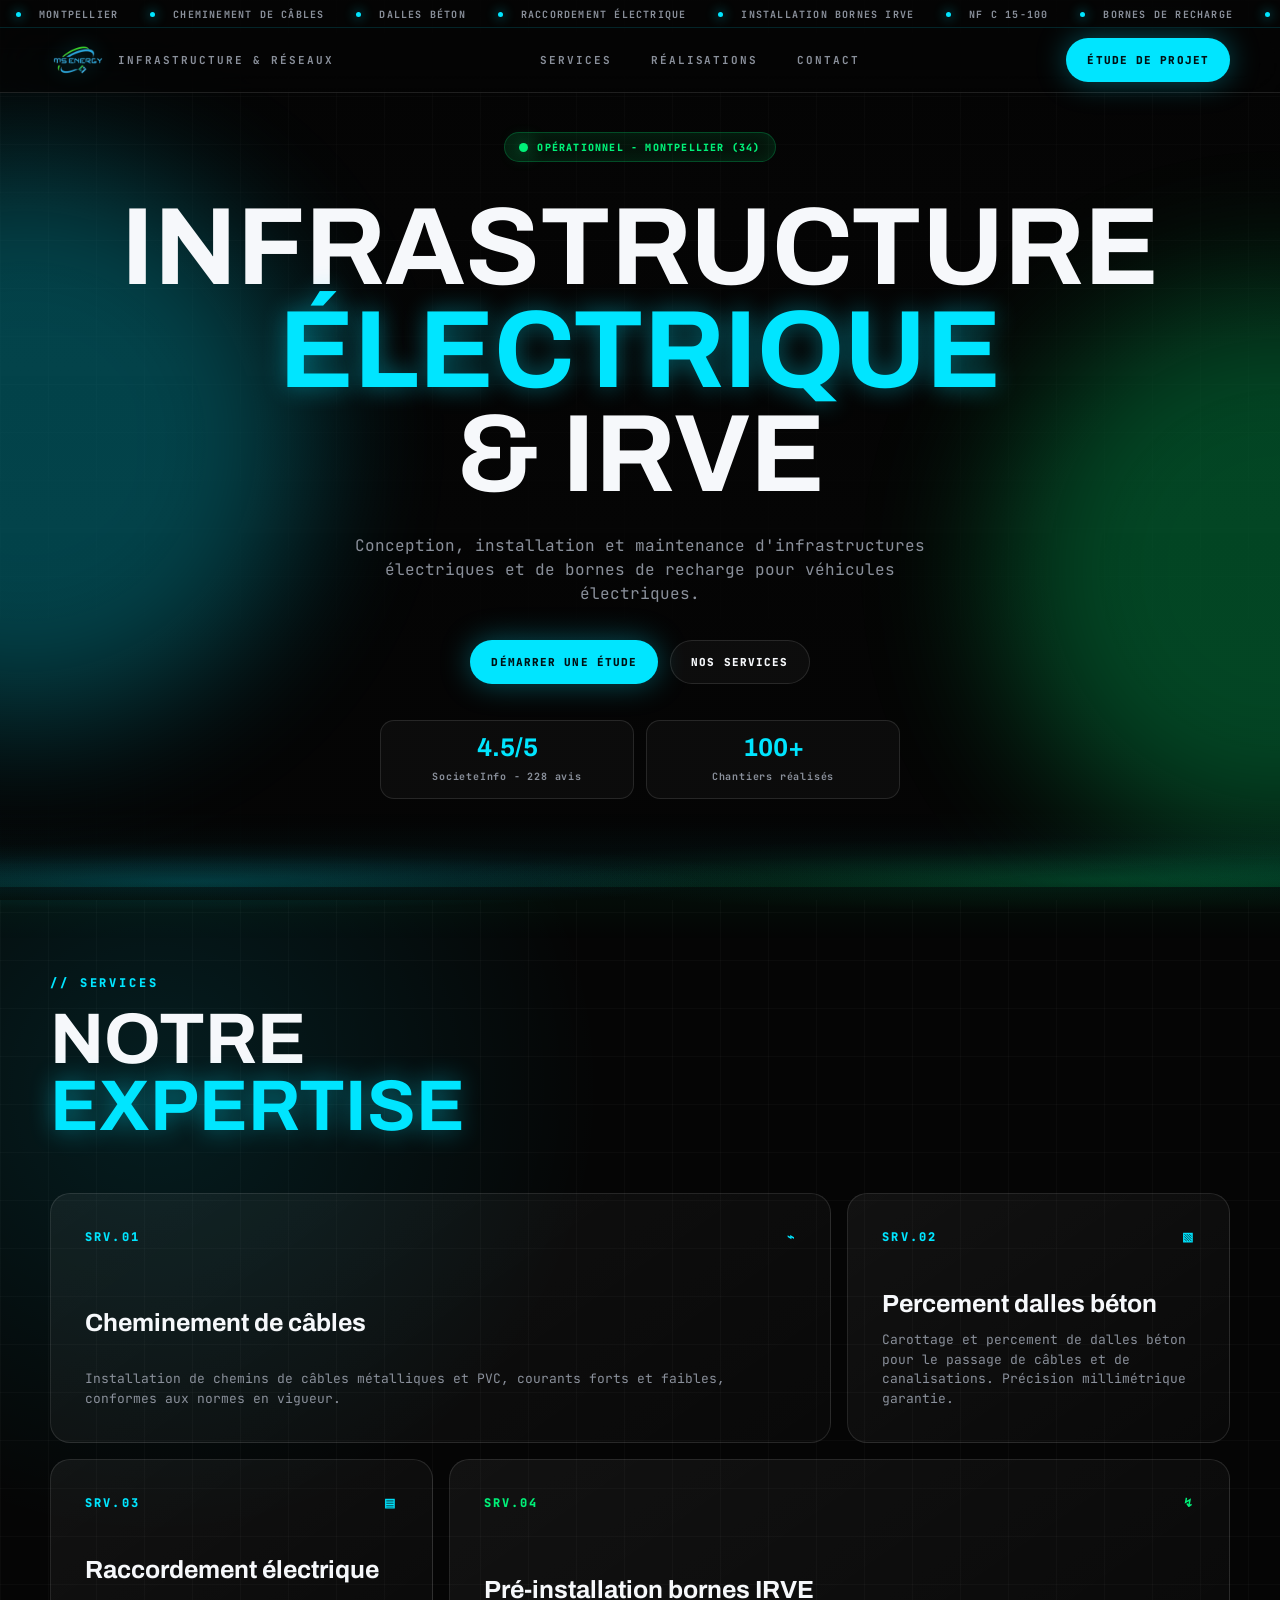
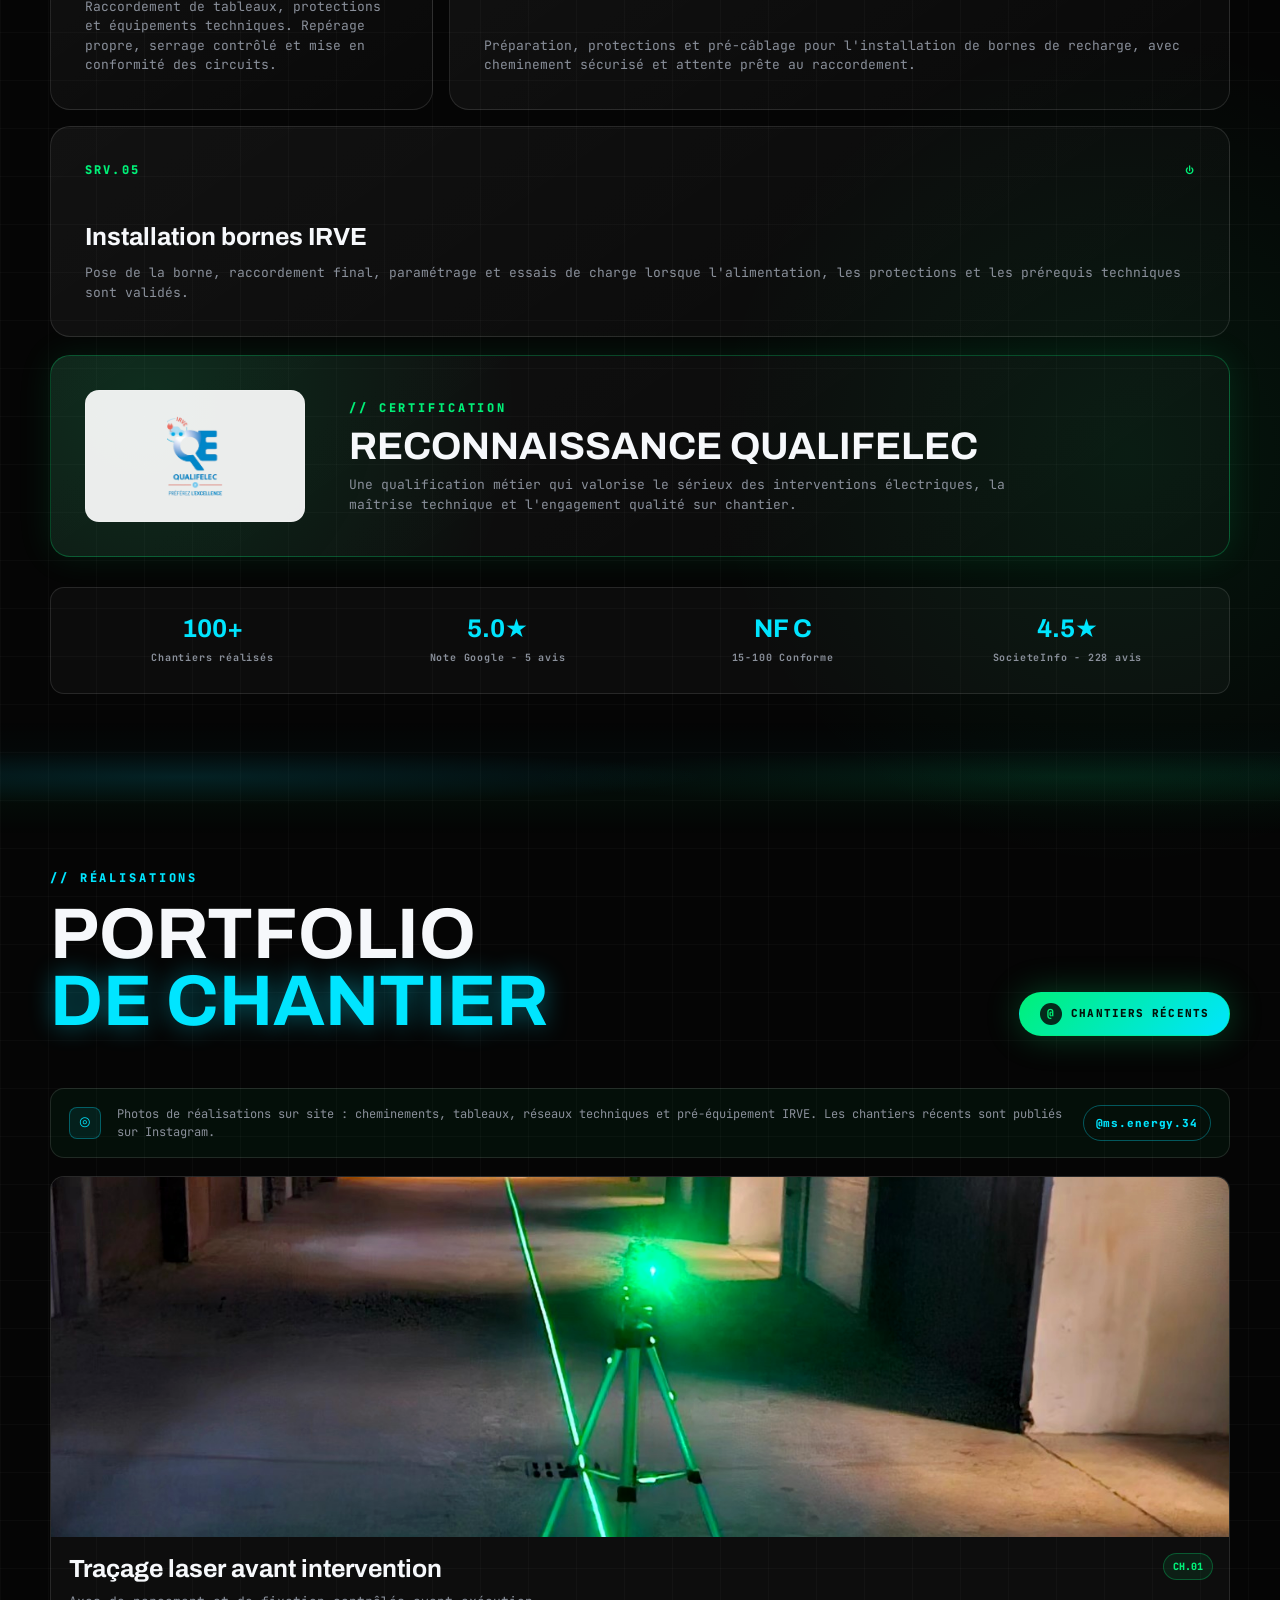
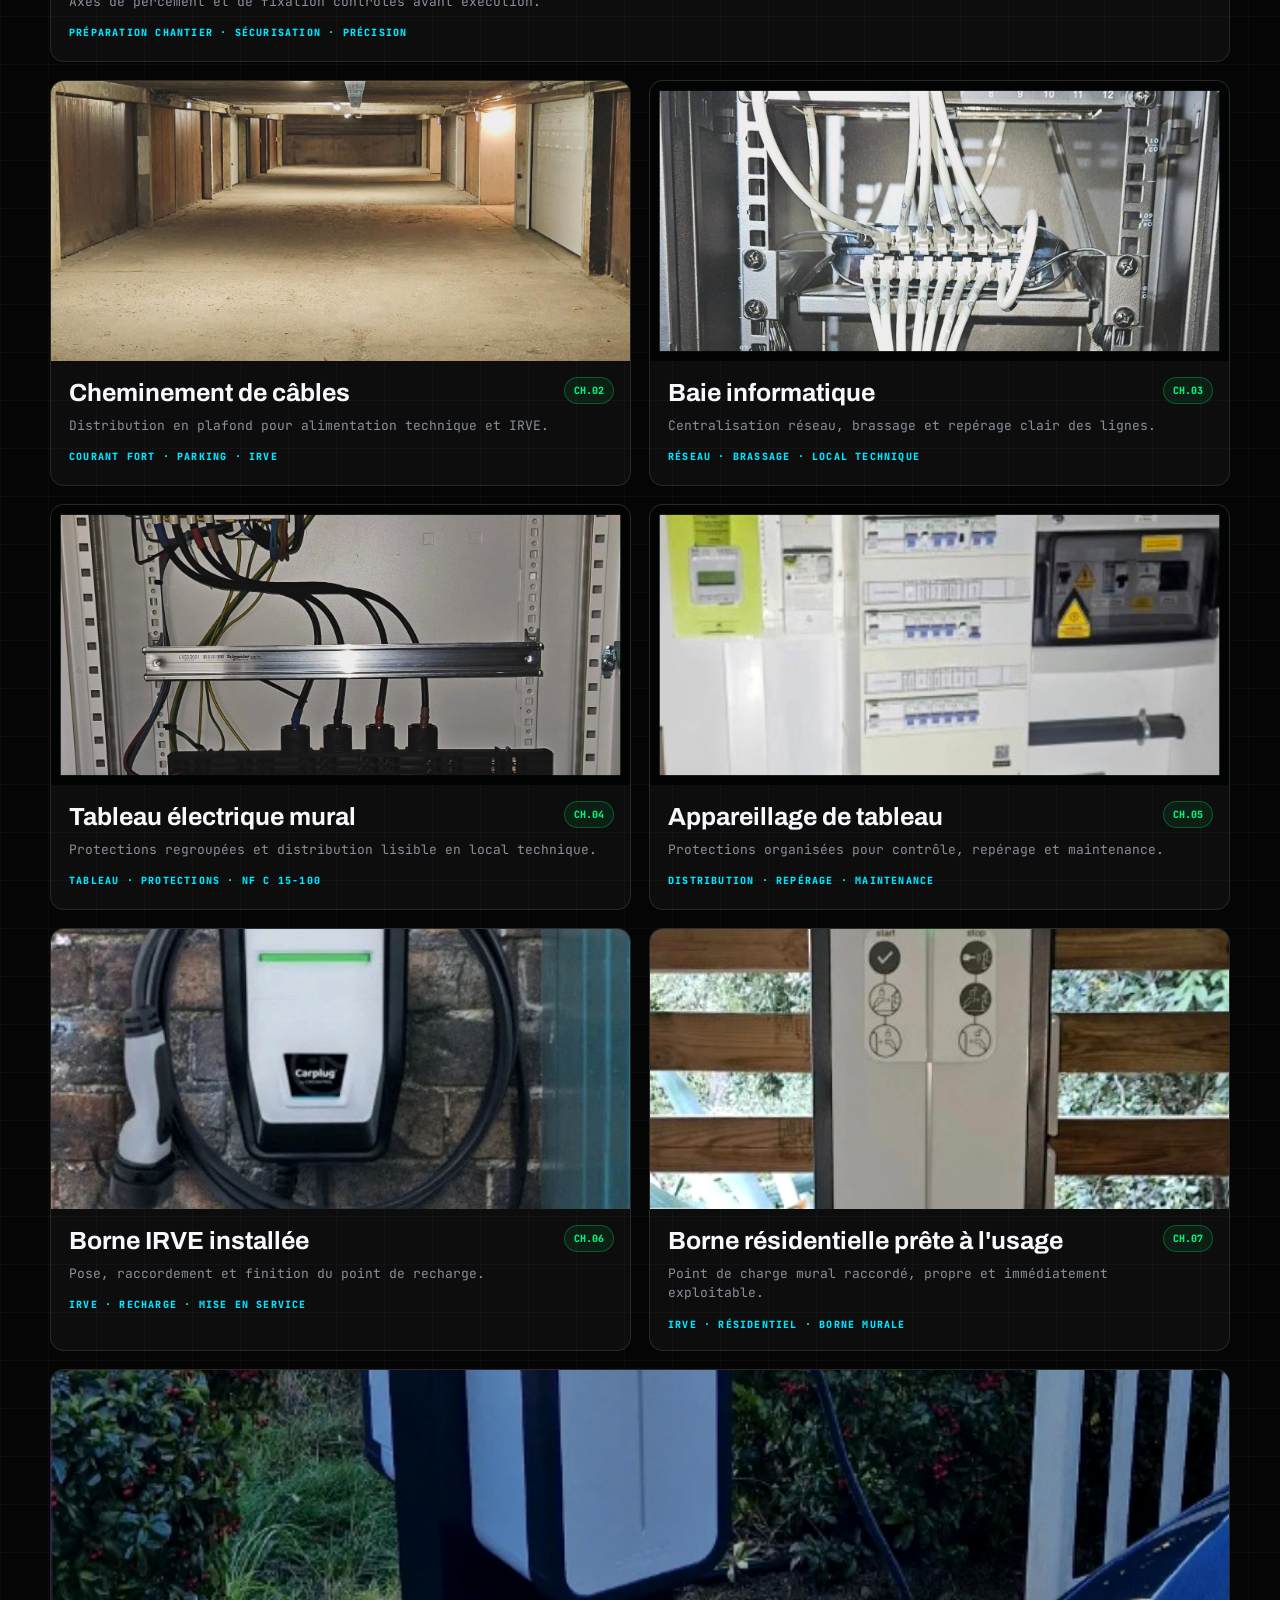
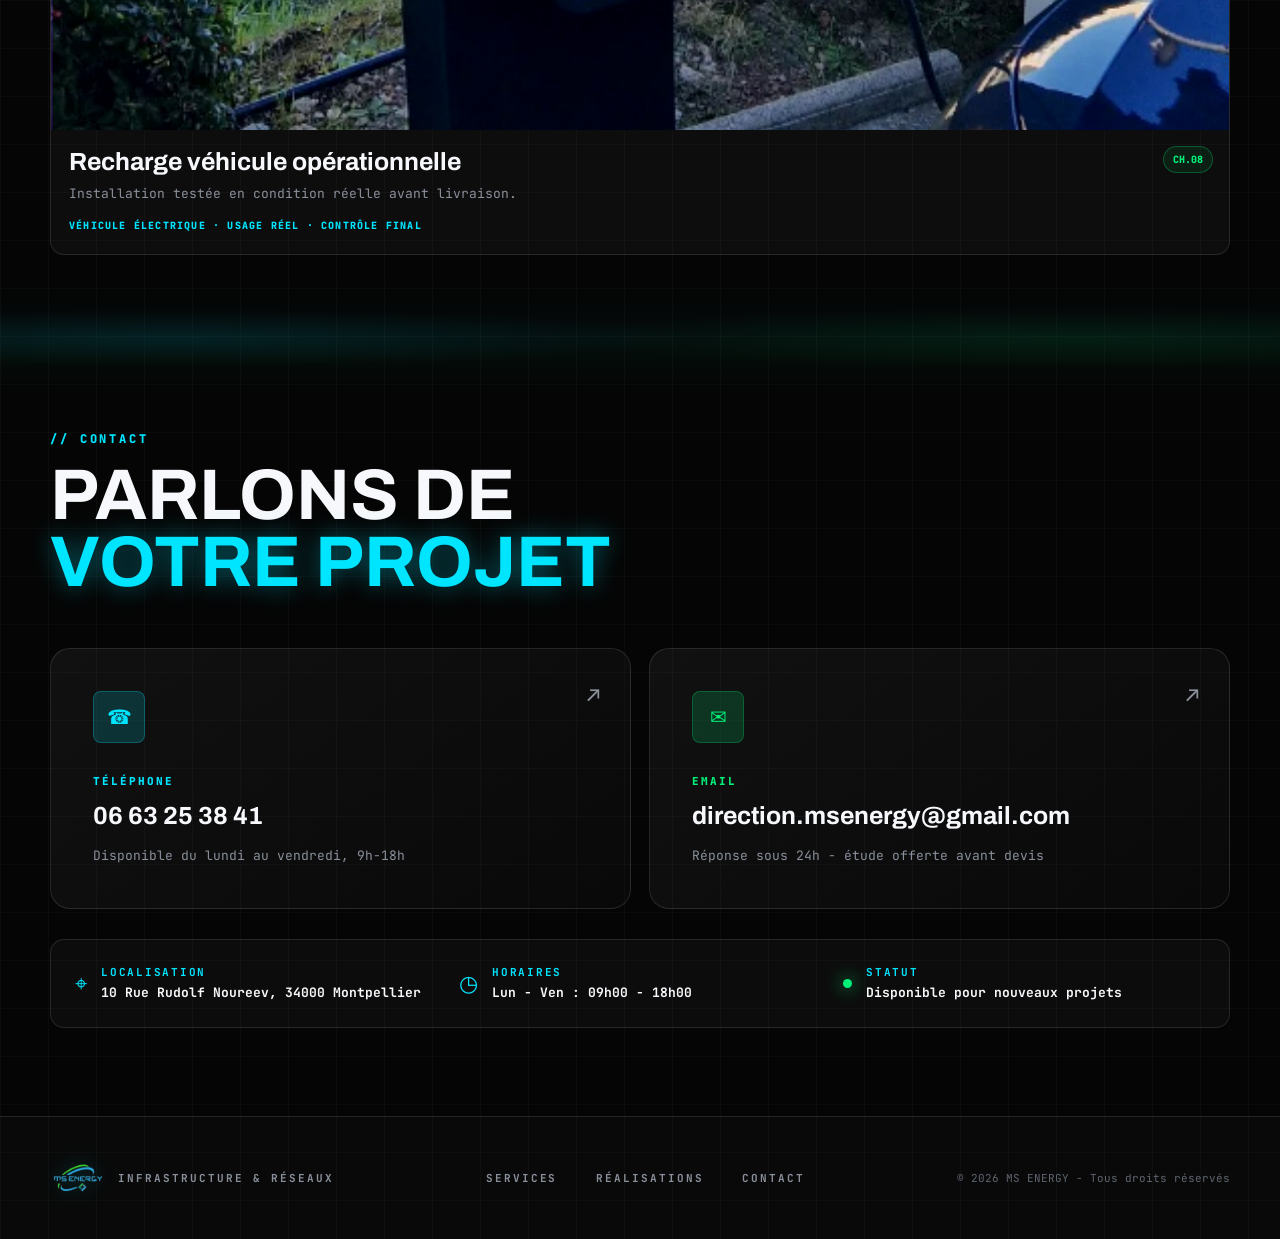
==== commit 220868a2: "Add files via upload" ====
--- a/index.html
+++ b/index.html
@@ -298,7 +298,7 @@
               <p>Disponible du lundi au vendredi, 9h-18h</p>
             </a>
 
-            <a class="contact-card contact-card--energy" href="mailto:direction.msenergy@gmail.com" aria-label="Envoyer un email à MS ENERGY">
+            <a class="contact-card contact-card--energy" href="https://mail.google.com/mail/?view=cm&fs=1&to=direction.msenergy@gmail.com&su=Demande%20d%27%C3%A9tude%20-%20MS%20ENERGY&body=Bonjour%20MS%20ENERGY%2C%0D%0A%0D%0AJe%20souhaite%20vous%20contacter%20pour%20un%20projet%20%C3%A9lectrique%20ou%20IRVE.%0D%0A%0D%0ANom%20%3A%0D%0AT%C3%A9l%C3%A9phone%20%3A%0D%0AProjet%20%3A%0D%0AAdresse%20du%20chantier%20%3A%0D%0A%0D%0AMerci." target="_blank" rel="noopener" aria-label="Envoyer un email à MS ENERGY">
               <span class="contact-card__icon" aria-hidden="true">✉</span>
               <span class="contact-card__arrow" aria-hidden="true">↗</span>
               <small>Email</small>
--- a/styles.css
+++ b/styles.css
@@ -83,13 +83,34 @@
 }
 
 .container {
+  position: relative;
+  z-index: 1;
   width: var(--container);
   margin-inline: auto;
 }
 
 .section {
+  position: relative;
+  isolation: isolate;
   padding: 88px 0;
   scroll-margin-top: 118px;
+}
+
+.section + .section {
+  margin-top: -1px;
+}
+
+.section:not(.hero)::before {
+  position: absolute;
+  inset: -62px 0 auto;
+  z-index: 0;
+  height: 116px;
+  pointer-events: none;
+  content: "";
+  background:
+    radial-gradient(ellipse at 14% 50%, rgba(0, 229, 255, 0.1), transparent 34%),
+    radial-gradient(ellipse at 84% 50%, rgba(0, 240, 120, 0.085), transparent 36%),
+    linear-gradient(180deg, rgba(0, 229, 255, 0), rgba(0, 229, 255, 0.026) 48%, rgba(0, 240, 120, 0.03) 68%, rgba(0, 0, 0, 0));
 }
 
 .ticker {
@@ -299,6 +320,19 @@
   place-items: center;
 }
 
+.hero::after {
+  position: absolute;
+  inset: auto 0 -38px;
+  z-index: 0;
+  height: 116px;
+  pointer-events: none;
+  content: "";
+  background:
+    radial-gradient(ellipse at 16% 62%, rgba(0, 229, 255, 0.11), transparent 38%),
+    radial-gradient(ellipse at 86% 60%, rgba(0, 240, 120, 0.11), transparent 42%),
+    linear-gradient(180deg, rgba(0, 0, 0, 0), rgba(0, 229, 255, 0.024) 48%, rgba(0, 240, 120, 0.028) 72%, rgba(0, 0, 0, 0));
+}
+
 .hero__inner {
   position: relative;
   z-index: 1;
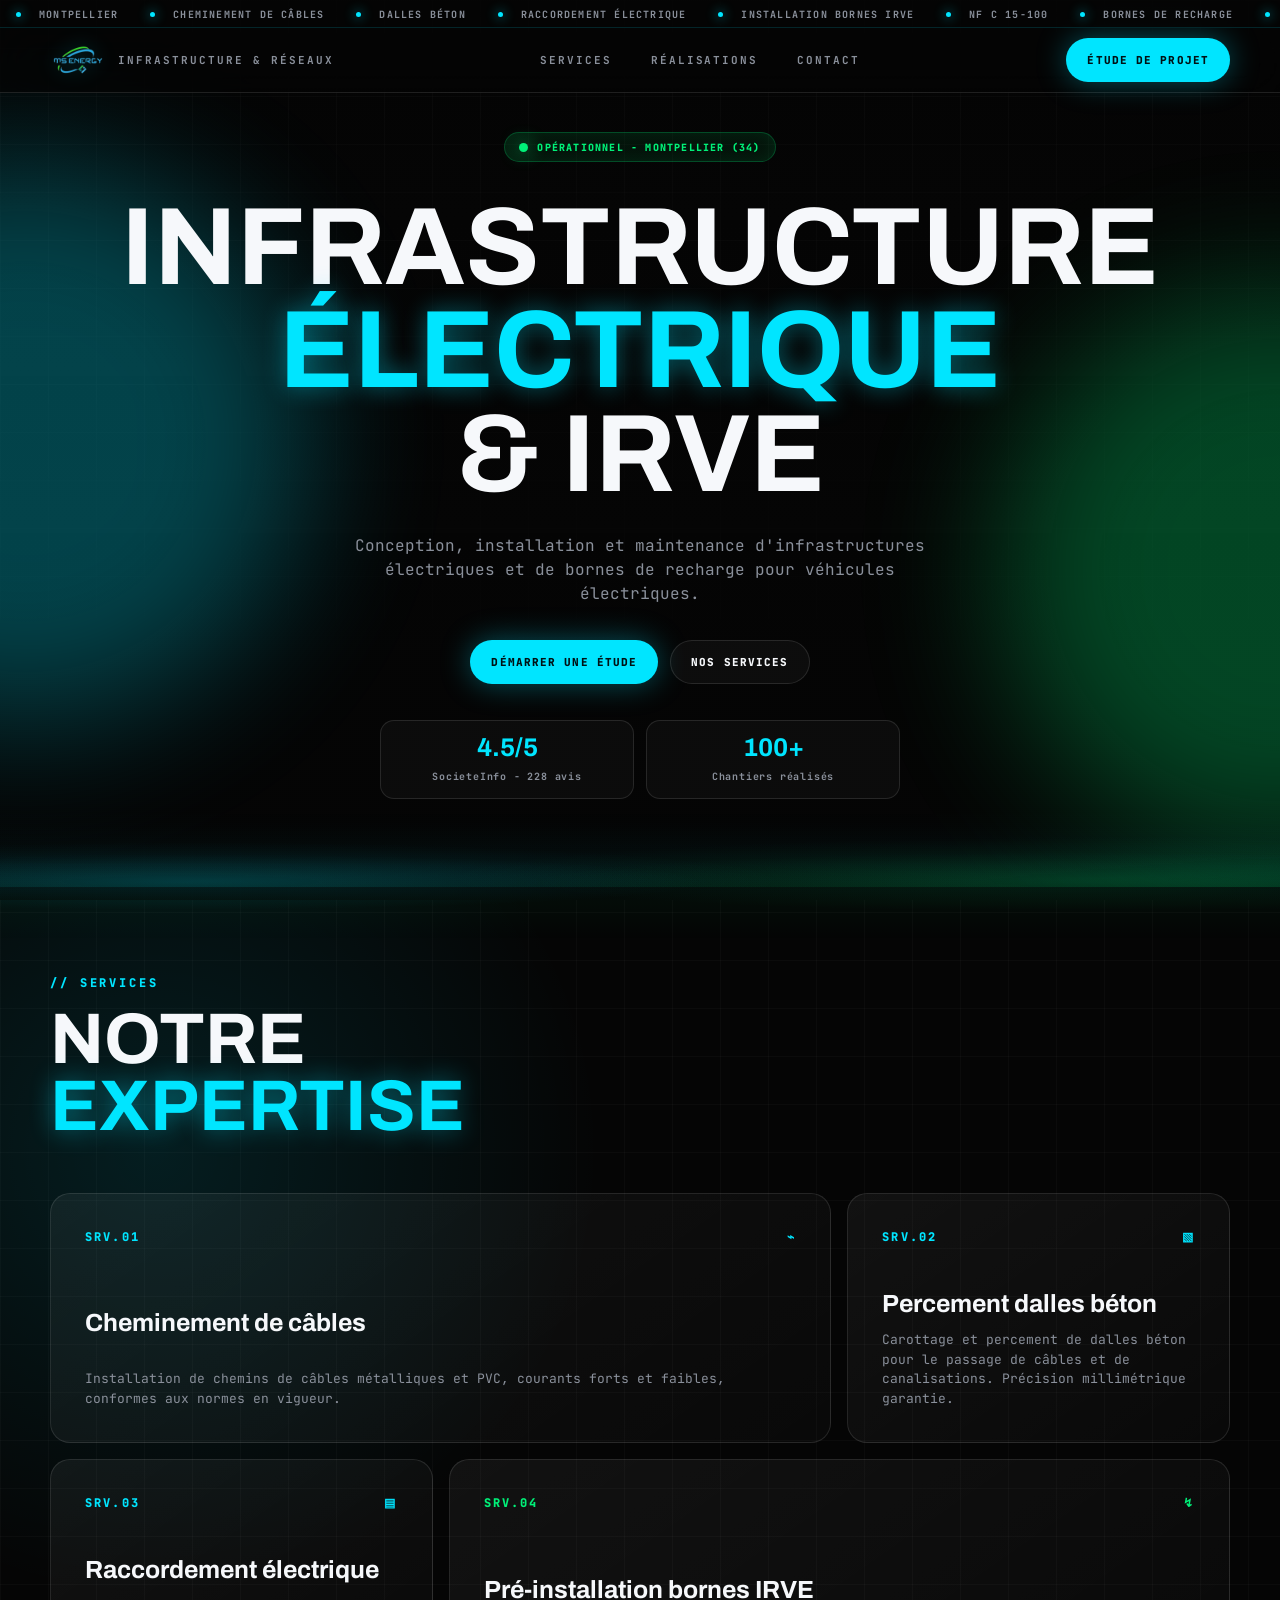
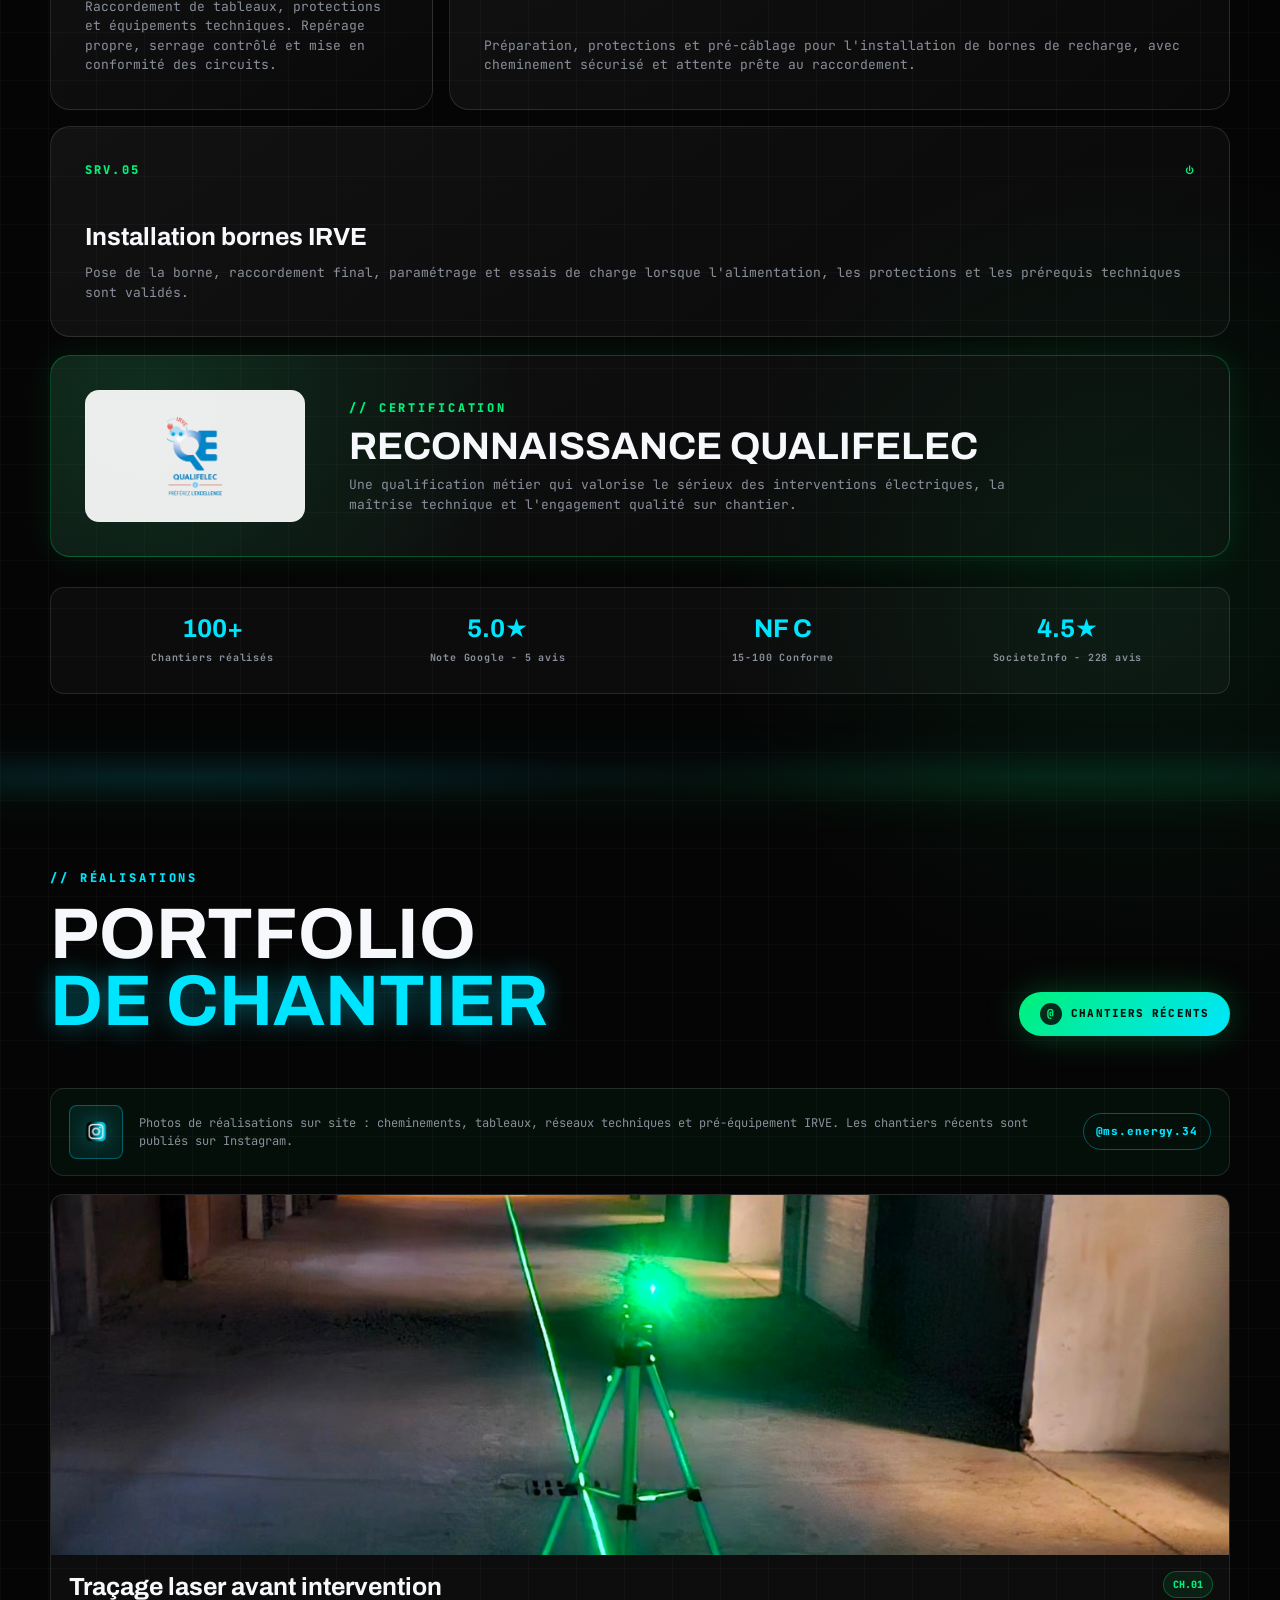
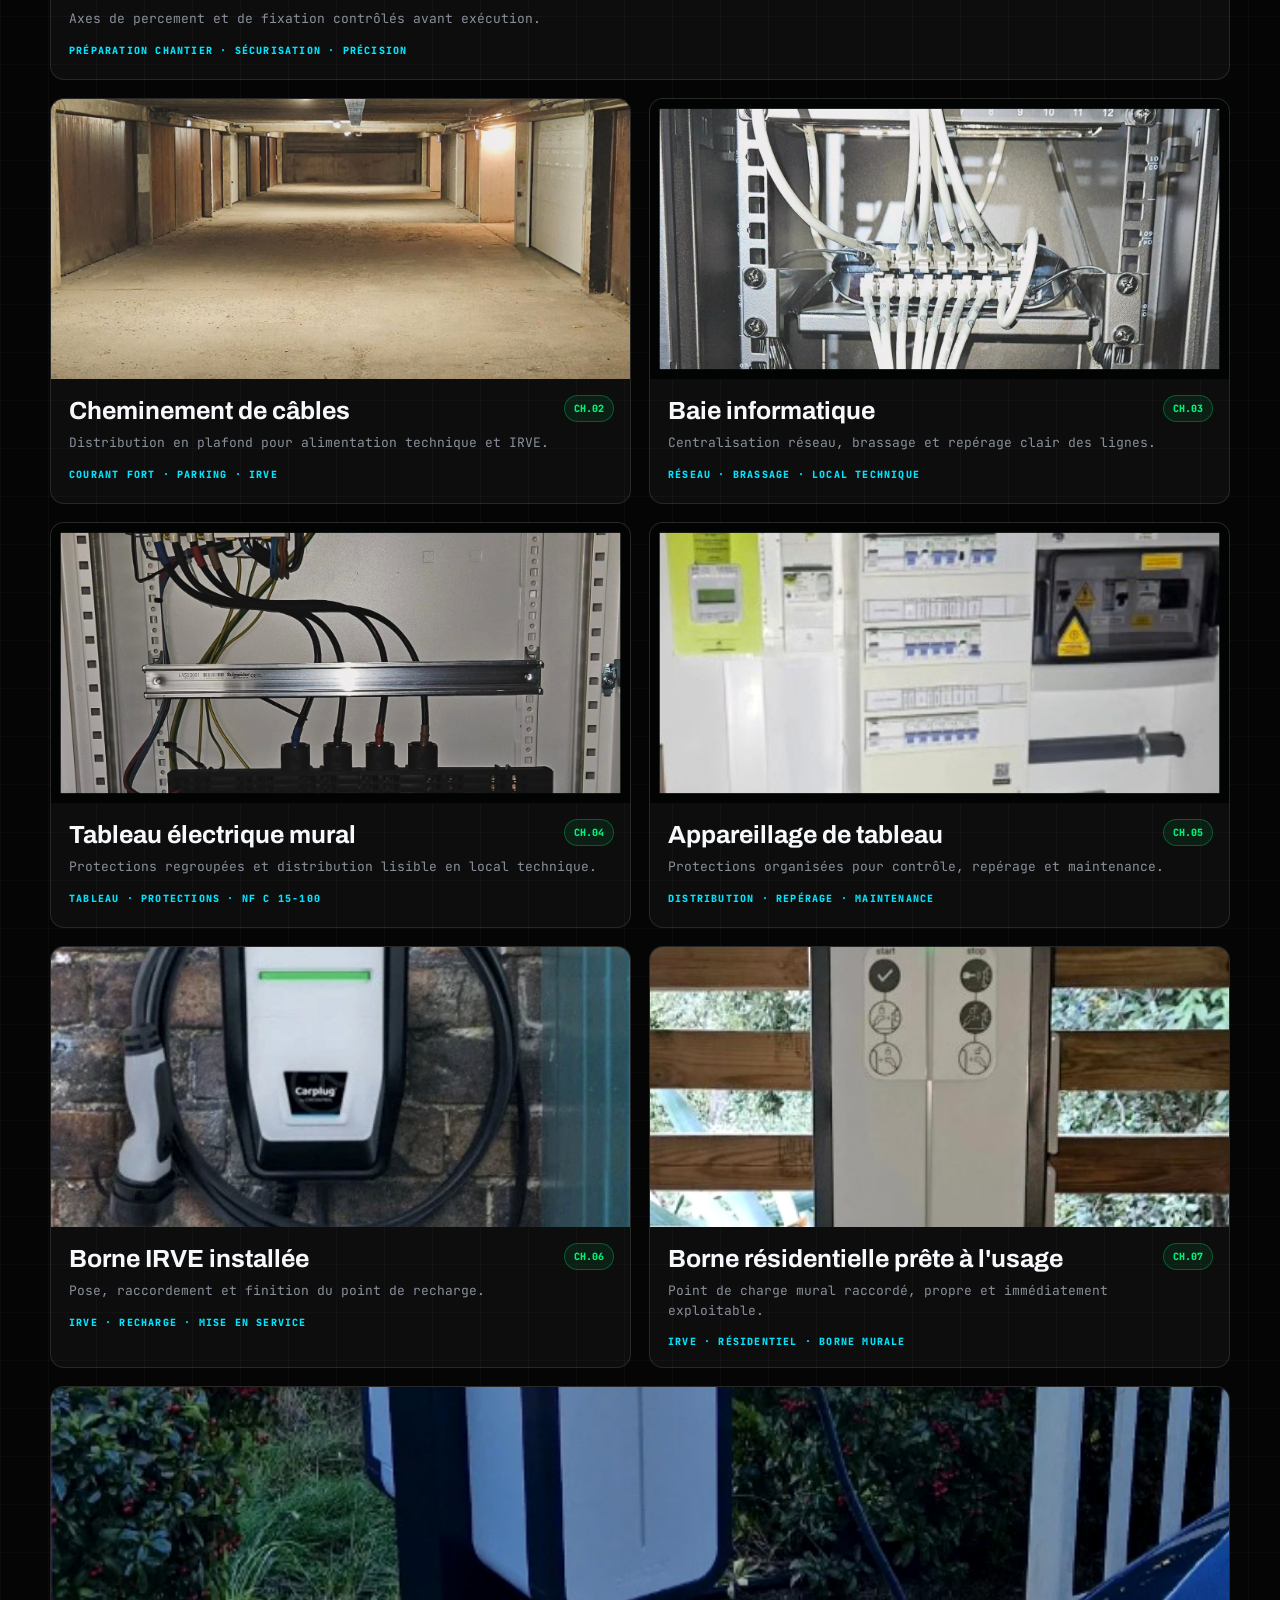
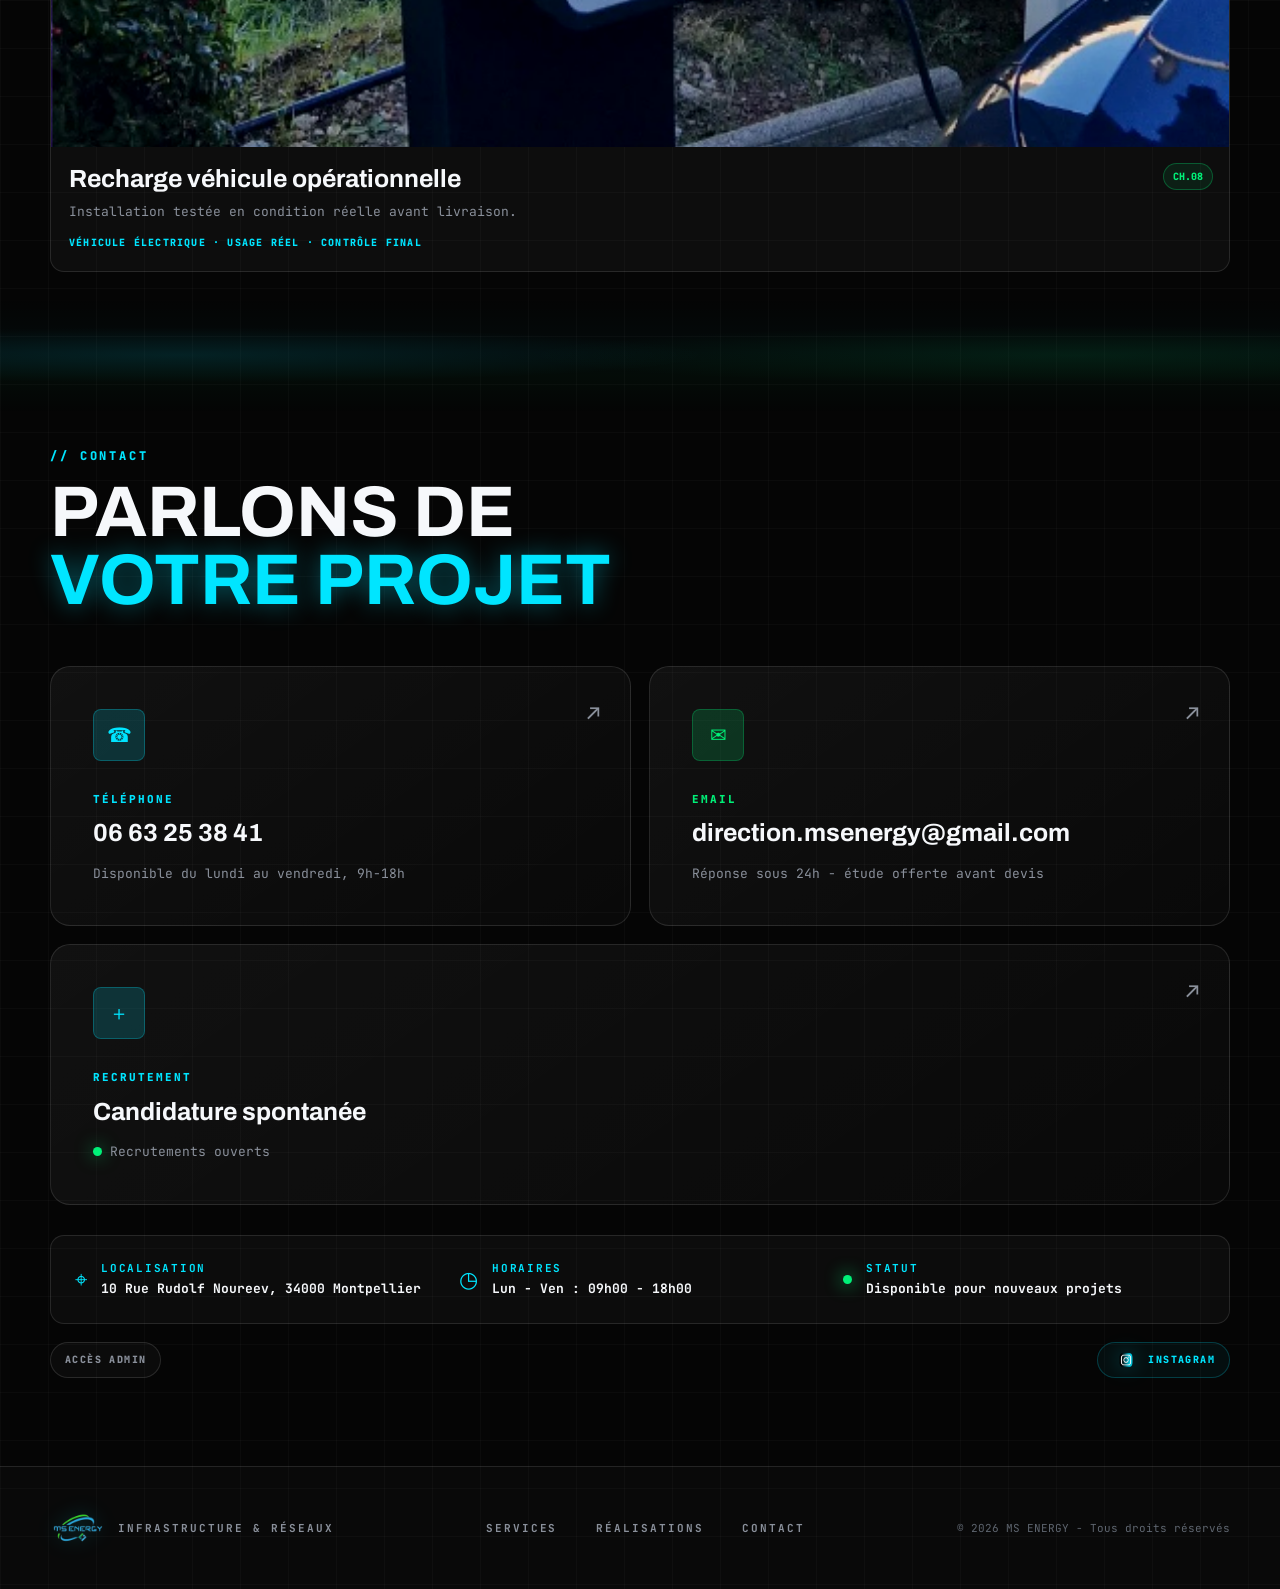
==== commit 96c28eb4: "Add files via upload" ====
--- a/index.html
+++ b/index.html
@@ -164,7 +164,7 @@
           </div>
 
           <div class="portfolio__notice" role="note">
-            <span aria-hidden="true">◎</span>
+            <span aria-hidden="true"><img src="images/instagram.png" alt=""></span>
             <p>Photos de réalisations sur site : cheminements, tableaux, réseaux techniques et pré-équipement IRVE. Les chantiers récents sont publiés sur Instagram.</p>
             <a href="https://www.instagram.com/ms.energy.34/" target="_blank" rel="noopener" aria-label="Ouvrir Instagram MS ENERGY">@ms.energy.34</a>
           </div>
@@ -298,13 +298,21 @@
               <p>Disponible du lundi au vendredi, 9h-18h</p>
             </a>
 
-            <a class="contact-card contact-card--energy" href="https://mail.google.com/mail/?view=cm&fs=1&to=direction.msenergy@gmail.com&su=Demande%20d%27%C3%A9tude%20-%20MS%20ENERGY&body=Bonjour%20MS%20ENERGY%2C%0D%0A%0D%0AJe%20souhaite%20vous%20contacter%20pour%20un%20projet%20%C3%A9lectrique%20ou%20IRVE.%0D%0A%0D%0ANom%20%3A%0D%0AT%C3%A9l%C3%A9phone%20%3A%0D%0AProjet%20%3A%0D%0AAdresse%20du%20chantier%20%3A%0D%0A%0D%0AMerci." target="_blank" rel="noopener" aria-label="Envoyer un email à MS ENERGY">
+            <button class="contact-card contact-card--energy" type="button" id="open-contact-form" aria-label="Ouvrir le formulaire email MS ENERGY">
               <span class="contact-card__icon" aria-hidden="true">✉</span>
               <span class="contact-card__arrow" aria-hidden="true">↗</span>
               <small>Email</small>
               <strong>direction.msenergy@gmail.com</strong>
               <p>Réponse sous 24h - étude offerte avant devis</p>
-            </a>
+            </button>
+
+            <button class="contact-card contact-card--hiring" type="button" id="open-hiring-form" aria-label="Ouvrir le formulaire de recrutement MS ENERGY">
+              <span class="contact-card__icon" aria-hidden="true">＋</span>
+              <span class="contact-card__arrow" aria-hidden="true">↗</span>
+              <small>Recrutement</small>
+              <strong>Candidature spontanée</strong>
+              <p><span class="hiring-status-dot" aria-hidden="true"></span><span id="hiring-status-label">Recrutements ouverts</span></p>
+            </button>
           </div>
 
           <div class="contact-strip" aria-label="Informations pratiques">
@@ -312,6 +320,157 @@
             <div><span aria-hidden="true">◷</span><p><strong>Horaires</strong>Lun - Ven : 09h00 - 18h00</p></div>
             <div><span class="status-dot" aria-hidden="true"></span><p><strong>Statut</strong>Disponible pour nouveaux projets</p></div>
           </div>
+          <div class="contact-actions">
+            <button class="admin-access" type="button" id="open-admin-panel">Accès admin</button>
+            <a class="instagram-access" href="https://www.instagram.com/ms.energy.34/" target="_blank" rel="noopener" aria-label="Ouvrir Instagram MS ENERGY">
+              <img src="images/instagram.png" alt="" aria-hidden="true">
+              Instagram
+            </a>
+          </div>
+
+          <dialog class="contact-modal" id="contact-form-dialog" aria-label="Formulaire email MS ENERGY">
+            <button class="contact-modal__close" type="button" aria-label="Fermer le formulaire">×</button>
+            <form class="contact-form" id="contact-form">
+              <div class="contact-form__head">
+                <p class="eyebrow">// Email</p>
+                <h3>Demande d'étude</h3>
+                <p>Remplissez les informations utiles, le message sera préparé pour MS ENERGY.</p>
+              </div>
+
+              <div class="contact-form__grid">
+                <label>
+                  Nom
+                  <input name="name" type="text" autocomplete="name" placeholder="Votre nom" required>
+                </label>
+                <label>
+                  Téléphone
+                  <input name="phone" type="tel" autocomplete="tel" placeholder="06 00 00 00 00" required>
+                </label>
+                <label>
+                  Email
+                  <input name="email" type="email" autocomplete="email" placeholder="votre@email.fr">
+                </label>
+                <label>
+                  Type de projet
+                  <select name="project">
+                    <option value="Installation borne IRVE - zone prête">Installation borne IRVE - zone prête</option>
+                    <option value="Pré-installation souterraine pour borne IRVE">Pré-installation souterraine IRVE</option>
+                    <option value="Autre demande">Autre demande</option>
+                  </select>
+                </label>
+                <label>
+                  Vous êtes
+                  <select name="clientType">
+                    <option value="Particulier">Particulier</option>
+                    <option value="Professionnel">Professionnel</option>
+                  </select>
+                </label>
+              </div>
+
+              <label>
+                Adresse du chantier
+                <input name="address" type="text" autocomplete="street-address" placeholder="Ville, rue ou résidence">
+              </label>
+
+              <label>
+                Message
+                <textarea name="message" rows="5" placeholder="Décrivez rapidement votre besoin, les délais souhaités ou les contraintes techniques."></textarea>
+              </label>
+
+              <p class="contact-form__status" aria-live="polite"></p>
+
+              <div class="contact-form__actions">
+                <button class="btn btn--primary" type="submit">Préparer l'email</button>
+                <button class="btn btn--ghost" type="button" id="copy-contact-message">Copier le message</button>
+              </div>
+            </form>
+          </dialog>
+
+          <dialog class="contact-modal" id="hiring-form-dialog" aria-label="Formulaire de recrutement MS ENERGY">
+            <button class="contact-modal__close" type="button" aria-label="Fermer le formulaire recrutement">×</button>
+            <form class="contact-form" id="hiring-form">
+              <div class="contact-form__head">
+                <p class="eyebrow">// Recrutement</p>
+                <h3>Candidature</h3>
+                <p>Envoyez vos coordonnées, votre message, puis joignez votre CV et votre lettre dans votre email.</p>
+              </div>
+
+              <div class="contact-form__grid">
+                <label>
+                  Nom
+                  <input name="name" type="text" autocomplete="name" placeholder="Votre nom" required>
+                </label>
+                <label>
+                  Téléphone
+                  <input name="phone" type="tel" autocomplete="tel" placeholder="06 00 00 00 00" required>
+                </label>
+                <label>
+                  Email
+                  <input name="email" type="email" autocomplete="email" placeholder="votre@email.fr" required>
+                </label>
+                <label>
+                  Poste recherché
+                  <input name="role" type="text" placeholder="Électricien, technicien, alternance...">
+                </label>
+              </div>
+
+              <label>
+                Lettre de motivation
+                <input name="coverLetter" type="file" accept=".pdf,.doc,.docx,.odt">
+              </label>
+
+              <label>
+                CV
+                <input name="resume" type="file" accept=".pdf,.doc,.docx,.odt" required>
+              </label>
+
+              <label>
+                Message
+                <textarea name="message" rows="5" placeholder="Présentez rapidement votre profil, vos disponibilités et votre expérience."></textarea>
+              </label>
+
+              <p class="contact-form__status" aria-live="polite"></p>
+
+              <div class="contact-form__actions">
+                <button class="btn btn--primary" type="submit">Préparer la candidature</button>
+                <button class="btn btn--ghost" type="button" id="copy-hiring-message">Copier le message</button>
+              </div>
+            </form>
+          </dialog>
+
+          <dialog class="contact-modal admin-modal" id="admin-panel-dialog" aria-label="Accès admin recrutement">
+            <button class="contact-modal__close" type="button" aria-label="Fermer l'accès admin">×</button>
+            <form class="contact-form" id="admin-login-form">
+              <div class="contact-form__head">
+                <p class="eyebrow">// Admin</p>
+                <h3>Recrutement</h3>
+                <p>Ouvrez ou fermez l'affichage des candidatures sur le site.</p>
+              </div>
+
+              <label>
+                Code admin
+                <input name="password" type="password" autocomplete="current-password" placeholder="Code admin" required>
+              </label>
+
+              <p class="contact-form__status" aria-live="polite"></p>
+
+              <div class="contact-form__actions">
+                <button class="btn btn--primary" type="submit">Se connecter</button>
+              </div>
+            </form>
+
+            <div class="contact-form admin-controls" id="admin-controls" hidden>
+              <div class="contact-form__head">
+                <p class="eyebrow">// Statut actuel</p>
+                <h3 id="admin-status-title">Ouvert</h3>
+                <p>Ce réglage est conservé dans ce navigateur.</p>
+              </div>
+              <div class="contact-form__actions">
+                <button class="btn btn--primary" type="button" id="set-hiring-open">Ouvrir</button>
+                <button class="btn btn--ghost" type="button" id="set-hiring-closed">Fermer</button>
+              </div>
+            </div>
+          </dialog>
         </div>
       </section>
     </main>
@@ -436,6 +595,217 @@
       projector?.addEventListener("close", () => {
         document.body.classList.remove("projector-open");
       });
+
+      const contactFormDialog = document.querySelector("#contact-form-dialog");
+      const openContactForm = document.querySelector("#open-contact-form");
+      const closeContactForm = contactFormDialog?.querySelector(".contact-modal__close");
+      const contactForm = document.querySelector("#contact-form");
+      const copyContactMessage = document.querySelector("#copy-contact-message");
+      const contactFormStatus = contactForm?.querySelector(".contact-form__status");
+      const hiringCard = document.querySelector("#open-hiring-form");
+      const hiringStatusLabel = document.querySelector("#hiring-status-label");
+      const hiringFormDialog = document.querySelector("#hiring-form-dialog");
+      const hiringForm = document.querySelector("#hiring-form");
+      const hiringFormStatus = hiringForm?.querySelector(".contact-form__status");
+      const copyHiringMessage = document.querySelector("#copy-hiring-message");
+      const openAdminPanel = document.querySelector("#open-admin-panel");
+      const adminPanelDialog = document.querySelector("#admin-panel-dialog");
+      const adminLoginForm = document.querySelector("#admin-login-form");
+      const adminLoginStatus = adminLoginForm?.querySelector(".contact-form__status");
+      const adminControls = document.querySelector("#admin-controls");
+      const adminStatusTitle = document.querySelector("#admin-status-title");
+      const setHiringOpen = document.querySelector("#set-hiring-open");
+      const setHiringClosed = document.querySelector("#set-hiring-closed");
+      const adminPassword = "msenergy34";
+
+      function getContactMessage() {
+        const data = new FormData(contactForm);
+        return [
+          "Bonjour MS ENERGY,",
+          "",
+          "Je souhaite vous contacter pour un projet électrique ou IRVE.",
+          "",
+          `Nom : ${data.get("name") || ""}`,
+          `Téléphone : ${data.get("phone") || ""}`,
+          `Email : ${data.get("email") || ""}`,
+          `Profil : ${data.get("clientType") || ""}`,
+          `Type de projet : ${data.get("project") || ""}`,
+          `Adresse du chantier : ${data.get("address") || ""}`,
+          "",
+          "Message :",
+          data.get("message") || "",
+          "",
+          "Merci."
+        ].join("\n");
+      }
+
+      function closeContactDialog() {
+        contactFormDialog?.close();
+      }
+
+      openContactForm?.addEventListener("click", () => {
+        contactFormStatus.textContent = "";
+        contactFormDialog?.showModal();
+      });
+
+      closeContactForm?.addEventListener("click", closeContactDialog);
+      contactFormDialog?.addEventListener("click", (event) => {
+        if (event.target === contactFormDialog) {
+          closeContactDialog();
+        }
+      });
+
+      contactForm?.addEventListener("submit", (event) => {
+        event.preventDefault();
+
+        if (!contactForm.reportValidity()) {
+          return;
+        }
+
+        const subject = encodeURIComponent("Demande d'étude - MS ENERGY");
+        const body = encodeURIComponent(getContactMessage());
+        contactFormStatus.textContent = "Votre email est prêt dans votre application de messagerie.";
+        window.location.href = `mailto:direction.msenergy@gmail.com?subject=${subject}&body=${body}`;
+      });
+
+      copyContactMessage?.addEventListener("click", async () => {
+        const message = getContactMessage();
+
+        try {
+          await navigator.clipboard.writeText(message);
+          contactFormStatus.textContent = "Message copié. Vous pouvez le coller dans votre email.";
+        } catch {
+          contactFormStatus.textContent = "Copie impossible automatiquement. Sélectionnez le texte du formulaire.";
+        }
+      });
+
+      function isHiringOpen() {
+        return localStorage.getItem("msEnergyHiringOpen") !== "false";
+      }
+
+      function setHiringState(open) {
+        localStorage.setItem("msEnergyHiringOpen", open ? "true" : "false");
+        updateHiringState();
+      }
+
+      function updateHiringState() {
+        const open = isHiringOpen();
+        hiringStatusLabel.textContent = open ? "Recrutements ouverts" : "Recrutements fermés";
+        hiringCard.classList.toggle("is-closed", !open);
+        hiringCard.setAttribute("aria-disabled", open ? "false" : "true");
+        adminStatusTitle.textContent = open ? "Ouvert" : "Fermé";
+      }
+
+      function getFileName(form, field) {
+        const file = form.elements[field]?.files?.[0];
+        return file ? file.name : "Non joint";
+      }
+
+      function getHiringMessage() {
+        const data = new FormData(hiringForm);
+        return [
+          "Bonjour MS ENERGY,",
+          "",
+          "Je souhaite vous envoyer ma candidature.",
+          "",
+          `Nom : ${data.get("name") || ""}`,
+          `Téléphone : ${data.get("phone") || ""}`,
+          `Email : ${data.get("email") || ""}`,
+          `Poste recherché : ${data.get("role") || ""}`,
+          "",
+          `CV sélectionné : ${getFileName(hiringForm, "resume")}`,
+          `Lettre sélectionnée : ${getFileName(hiringForm, "coverLetter")}`,
+          "",
+          "Message :",
+          data.get("message") || "",
+          "",
+          "Merci."
+        ].join("\n");
+      }
+
+      hiringCard?.addEventListener("click", () => {
+        if (!isHiringOpen()) {
+          alert("Les recrutements sont actuellement fermés.");
+          return;
+        }
+
+        hiringFormStatus.textContent = "";
+        hiringFormDialog?.showModal();
+      });
+
+      hiringFormDialog?.querySelector(".contact-modal__close")?.addEventListener("click", () => {
+        hiringFormDialog.close();
+      });
+
+      hiringFormDialog?.addEventListener("click", (event) => {
+        if (event.target === hiringFormDialog) {
+          hiringFormDialog.close();
+        }
+      });
+
+      hiringForm?.addEventListener("submit", (event) => {
+        event.preventDefault();
+
+        if (!hiringForm.reportValidity()) {
+          return;
+        }
+
+        const subject = encodeURIComponent("Candidature - MS ENERGY");
+        const body = encodeURIComponent(getHiringMessage());
+        hiringFormStatus.textContent = "Email préparé. Joignez votre CV et votre lettre dans votre application mail avant l'envoi.";
+        window.location.href = `mailto:direction.msenergy@gmail.com?subject=${subject}&body=${body}`;
+      });
+
+      copyHiringMessage?.addEventListener("click", async () => {
+        const message = getHiringMessage();
+
+        try {
+          await navigator.clipboard.writeText(message);
+          hiringFormStatus.textContent = "Message copié. Pensez à joindre le CV et la lettre dans votre email.";
+        } catch {
+          hiringFormStatus.textContent = "Copie impossible automatiquement. Sélectionnez le texte du formulaire.";
+        }
+      });
+
+      openAdminPanel?.addEventListener("click", () => {
+        adminLoginForm.hidden = false;
+        adminControls.hidden = true;
+        adminControls.setAttribute("aria-hidden", "true");
+        adminLoginForm.reset();
+        adminLoginStatus.textContent = "";
+        adminPanelDialog?.showModal();
+      });
+
+      adminPanelDialog?.querySelector(".contact-modal__close")?.addEventListener("click", () => {
+        adminPanelDialog.close();
+      });
+
+      adminPanelDialog?.addEventListener("click", (event) => {
+        if (event.target === adminPanelDialog) {
+          adminPanelDialog.close();
+        }
+      });
+
+      adminLoginForm?.addEventListener("submit", (event) => {
+        event.preventDefault();
+        const password = new FormData(adminLoginForm).get("password");
+
+        if (password !== adminPassword) {
+          adminControls.hidden = true;
+          adminControls.setAttribute("aria-hidden", "true");
+          adminLoginStatus.textContent = "Code admin incorrect.";
+          return;
+        }
+
+        adminLoginForm.hidden = true;
+        adminControls.hidden = false;
+        adminControls.removeAttribute("aria-hidden");
+        updateHiringState();
+      });
+
+      setHiringOpen?.addEventListener("click", () => setHiringState(true));
+      setHiringClosed?.addEventListener("click", () => setHiringState(false));
+      updateHiringState();
     </script>
   </body>
 </html>
--- a/styles.css
+++ b/styles.css
@@ -27,6 +27,10 @@
   box-sizing: border-box;
 }
 
+[hidden] {
+  display: none !important;
+}
+
 html {
   scroll-behavior: smooth;
 }
@@ -673,14 +677,21 @@
 
 .portfolio__notice span {
   display: grid;
-  width: 32px;
-  height: 32px;
+  width: 40px;
+  height: 40px;
   flex: 0 0 auto;
   place-items: center;
   border: 1px solid rgba(0, 229, 255, 0.32);
   border-radius: var(--radius-sm);
   color: var(--cyan);
   background: rgba(0, 229, 255, 0.08);
+}
+
+.portfolio__notice span img {
+  width: 30px;
+  height: 30px;
+  object-fit: contain;
+  filter: drop-shadow(0 0 10px rgba(0, 229, 255, 0.34));
 }
 
 .portfolio__notice p {
@@ -980,6 +991,59 @@
   font-size: clamp(1.8rem, 3vw, 3.1rem);
   line-height: 0.95;
   text-transform: uppercase;
+}
+
+@media (min-width: 721px) {
+  .contact-card--hiring {
+    grid-column: 1 / -1;
+    width: min(100%, calc((100% - 18px) / 2));
+    justify-self: center;
+  }
+
+  .projector {
+    width: min(1160px, calc(100vw - 32px));
+  }
+
+  .projector[open] {
+    grid-template-columns: minmax(0, 1.26fr) minmax(380px, 0.74fr);
+  }
+
+  .projector__content {
+    min-width: 0;
+    padding: clamp(24px, 3vw, 36px);
+  }
+
+  .projector__content h3 {
+    max-width: 100%;
+    font-size: clamp(1.45rem, 1.72vw, 1.95rem);
+    line-height: 1.04;
+    overflow-wrap: normal;
+    word-break: normal;
+    text-wrap: balance;
+  }
+}
+
+@media (min-width: 981px) {
+  .portfolio__notice span {
+    width: 54px;
+    height: 54px;
+  }
+
+  .portfolio__notice span img {
+    width: 42px;
+    height: 42px;
+  }
+
+  .instagram-access {
+    min-height: 48px;
+    gap: 10px;
+    padding-inline: 16px 18px;
+  }
+
+  .instagram-access img {
+    width: 38px;
+    height: 38px;
+  }
 }
 
 .projector__content p:not(.eyebrow) {
@@ -1025,12 +1089,18 @@
 
 .contact-card {
   position: relative;
+  display: block;
   min-height: 240px;
+  width: 100%;
   padding: clamp(26px, 4vw, 42px);
   overflow: hidden;
   border: 1px solid var(--line);
   border-radius: var(--radius-lg);
+  color: inherit;
+  font: inherit;
+  text-align: left;
   background: linear-gradient(145deg, rgba(255, 255, 255, 0.052), rgba(255, 255, 255, 0.018));
+  cursor: pointer;
   transition: transform 220ms ease, border-color 220ms ease, box-shadow 220ms ease;
 }
 
@@ -1045,7 +1115,8 @@
   box-shadow: var(--shadow-green);
 }
 
-.contact-card--energy::before {
+.contact-card--energy::before,
+.contact-card--hiring::before {
   background: radial-gradient(circle at 18% 0%, rgba(0, 240, 120, 0.16), transparent 42%);
 }
 
@@ -1069,6 +1140,12 @@
   background: var(--green-soft);
 }
 
+.contact-card--hiring .contact-card__icon {
+  border-color: rgba(0, 229, 255, 0.25);
+  color: var(--cyan);
+  background: var(--cyan-soft);
+}
+
 .contact-card__arrow {
   position: absolute;
   top: 30px;
@@ -1096,7 +1173,8 @@
 }
 
 .contact-card--energy small,
-.contact-card--energy:hover .contact-card__arrow {
+.contact-card--energy:hover .contact-card__arrow,
+.contact-card--hiring:hover .contact-card__arrow {
   color: var(--green);
 }
 
@@ -1104,6 +1182,29 @@
   display: block;
   overflow-wrap: anywhere;
   margin: 12px 0 16px;
+}
+
+.contact-card--hiring[aria-disabled="true"] {
+  opacity: 0.72;
+}
+
+.contact-card--hiring[aria-disabled="true"] .contact-card__arrow {
+  opacity: 0.42;
+}
+
+.hiring-status-dot {
+  display: inline-block;
+  width: 9px;
+  height: 9px;
+  margin-right: 8px;
+  border-radius: 999px;
+  background: var(--green);
+  box-shadow: 0 0 18px rgba(0, 240, 120, 0.7);
+}
+
+.contact-card--hiring.is-closed .hiring-status-dot {
+  background: #ff4b4b;
+  box-shadow: 0 0 18px rgba(255, 75, 75, 0.62);
 }
 
 .contact-strip {
@@ -1141,6 +1242,198 @@
   font-size: 11px;
   letter-spacing: 0.16em;
   text-transform: uppercase;
+}
+
+.contact-actions {
+  display: flex;
+  align-items: center;
+  justify-content: space-between;
+  gap: 14px;
+  margin-top: 18px;
+}
+
+.admin-access,
+.instagram-access {
+  display: inline-flex;
+  min-height: 36px;
+  align-items: center;
+  justify-content: center;
+  border: 1px solid rgba(255, 255, 255, 0.12);
+  border-radius: 999px;
+  padding: 0 14px;
+  color: var(--muted);
+  background: rgba(255, 255, 255, 0.028);
+  font: inherit;
+  font-size: 10px;
+  font-weight: 800;
+  letter-spacing: 0.14em;
+  text-transform: uppercase;
+  cursor: pointer;
+  transition: border-color 180ms ease, color 180ms ease, box-shadow 180ms ease;
+}
+
+.instagram-access {
+  gap: 8px;
+  margin-left: auto;
+  border-color: rgba(0, 229, 255, 0.22);
+  color: var(--cyan);
+  background: rgba(0, 229, 255, 0.045);
+}
+
+.instagram-access img {
+  width: 28px;
+  height: 28px;
+  border-radius: 999px;
+  object-fit: contain;
+  filter: drop-shadow(0 0 10px rgba(0, 229, 255, 0.28));
+}
+
+.admin-access:hover,
+.instagram-access:hover {
+  border-color: rgba(0, 229, 255, 0.42);
+  color: var(--cyan);
+  box-shadow: var(--shadow-cyan);
+}
+
+.contact-modal {
+  width: min(720px, calc(100vw - 32px));
+  max-height: min(880px, calc(100vh - 32px));
+  padding: 0;
+  overflow: hidden;
+  border: 1px solid rgba(0, 229, 255, 0.28);
+  border-radius: var(--radius-md);
+  color: var(--text);
+  background:
+    radial-gradient(circle at 14% 8%, rgba(0, 229, 255, 0.16), transparent 34%),
+    radial-gradient(circle at 88% 90%, rgba(0, 240, 120, 0.12), transparent 34%),
+    rgba(5, 5, 5, 0.98);
+  box-shadow: 0 0 90px rgba(0, 229, 255, 0.18), 0 26px 80px rgba(0, 0, 0, 0.55);
+}
+
+.contact-modal::backdrop {
+  background: rgba(0, 0, 0, 0.78);
+  backdrop-filter: blur(10px);
+}
+
+.contact-modal__close {
+  position: absolute;
+  top: 14px;
+  right: 14px;
+  z-index: 2;
+  display: grid;
+  width: 40px;
+  height: 40px;
+  place-items: center;
+  border: 1px solid var(--line);
+  border-radius: 999px;
+  color: var(--text);
+  background: rgba(5, 5, 5, 0.68);
+  cursor: pointer;
+}
+
+.contact-form {
+  display: grid;
+  gap: 18px;
+  padding: clamp(24px, 4vw, 42px);
+}
+
+.contact-form__head {
+  max-width: 560px;
+  padding-right: 42px;
+}
+
+.contact-form__head h3 {
+  margin: 0;
+  font-family: var(--font-display);
+  font-size: clamp(2rem, 5vw, 3.25rem);
+  line-height: 0.95;
+  text-transform: uppercase;
+}
+
+.contact-form__head p:not(.eyebrow) {
+  margin: 14px 0 0;
+  color: var(--muted);
+}
+
+.contact-form__grid {
+  display: grid;
+  grid-template-columns: repeat(2, minmax(0, 1fr));
+  gap: 14px;
+}
+
+.contact-form label {
+  display: grid;
+  gap: 8px;
+  color: var(--cyan);
+  font-size: 11px;
+  font-weight: 800;
+  letter-spacing: 0.14em;
+  text-transform: uppercase;
+}
+
+.contact-form input,
+.contact-form select,
+.contact-form textarea {
+  width: 100%;
+  border: 1px solid var(--line);
+  border-radius: 14px;
+  padding: 13px 14px;
+  color: var(--text);
+  background: rgba(255, 255, 255, 0.045);
+  font: inherit;
+  letter-spacing: 0;
+  outline: none;
+  transition: border-color 180ms ease, box-shadow 180ms ease, background 180ms ease;
+}
+
+.contact-form input[type="file"] {
+  color: var(--muted);
+}
+
+.contact-form input[type="file"]::file-selector-button {
+  min-height: 34px;
+  margin-right: 12px;
+  border: 0;
+  border-radius: 999px;
+  padding: 0 12px;
+  color: #001215;
+  background: var(--cyan);
+  font: inherit;
+  font-size: 10px;
+  font-weight: 800;
+  letter-spacing: 0.08em;
+  text-transform: uppercase;
+  cursor: pointer;
+}
+
+.contact-form textarea {
+  resize: vertical;
+}
+
+.contact-form input:focus,
+.contact-form select:focus,
+.contact-form textarea:focus {
+  border-color: rgba(0, 229, 255, 0.55);
+  background: rgba(0, 229, 255, 0.055);
+  box-shadow: 0 0 0 3px rgba(0, 229, 255, 0.1);
+}
+
+.contact-form__status {
+  min-height: 1.4em;
+  margin: 0;
+  color: var(--green);
+  font-size: 12px;
+  font-weight: 700;
+}
+
+.contact-form__actions {
+  display: flex;
+  flex-wrap: wrap;
+  gap: 12px;
+}
+
+.admin-controls {
+  border-top: 1px solid var(--line);
 }
 
 .footer {
@@ -1436,6 +1729,108 @@
     border-radius: 16px;
   }
 
+  .contact-form__grid {
+    grid-template-columns: 1fr;
+  }
+
+  .contact-form__actions .btn {
+    width: 100%;
+  }
+
+  .contact-modal {
+    width: min(100vw - 22px, 420px);
+    max-width: none;
+    max-height: min(82vh, 760px);
+    margin: auto;
+    overflow-y: auto;
+    overscroll-behavior: contain;
+    border-radius: 18px;
+  }
+
+  .contact-modal__close {
+    top: 12px;
+    right: 12px;
+    width: 36px;
+    height: 36px;
+  }
+
+  .contact-form {
+    gap: 14px;
+    padding: 26px 24px 24px;
+  }
+
+  .contact-form__head {
+    max-width: none;
+    padding-right: 44px;
+  }
+
+  .contact-form__head h3 {
+    font-size: clamp(1.75rem, 8.2vw, 2.25rem);
+    line-height: 0.96;
+  }
+
+  .contact-form__head p:not(.eyebrow) {
+    margin-top: 12px;
+    font-size: 0.88rem;
+    line-height: 1.55;
+  }
+
+  .contact-form label {
+    gap: 7px;
+    font-size: 10px;
+    letter-spacing: 0.12em;
+  }
+
+  .contact-form input,
+  .contact-form select,
+  .contact-form textarea {
+    min-height: 44px;
+    border-radius: 13px;
+    padding: 11px 13px;
+    font-size: 12px;
+  }
+
+  .contact-form textarea {
+    min-height: 116px;
+  }
+
+  .contact-form input[type="file"] {
+    min-height: 54px;
+    padding: 10px;
+    font-size: 11px;
+  }
+
+  .contact-form input[type="file"]::file-selector-button {
+    min-height: 34px;
+    max-width: 150px;
+    margin-right: 8px;
+    padding-inline: 12px;
+    font-size: 9px;
+  }
+
+  .contact-form__actions {
+    gap: 10px;
+    padding-top: 4px;
+  }
+
+  .contact-actions {
+    align-items: center;
+  }
+
+  .instagram-access {
+    min-width: 142px;
+  }
+
+  .instagram-access img {
+    width: 28px;
+    height: 28px;
+  }
+
+  .portfolio__notice span img {
+    width: 30px;
+    height: 30px;
+  }
+
   .contact-card__icon {
     width: 46px;
     height: 46px;
@@ -1503,4 +1898,64 @@
   .contact-strip {
     padding: 18px;
   }
-}
+
+  .contact-actions {
+    gap: 10px;
+  }
+
+  .admin-access,
+  .instagram-access {
+    min-height: 34px;
+    padding-inline: 12px;
+    font-size: 9px;
+  }
+
+  .instagram-access {
+    min-width: 128px;
+  }
+
+  .contact-modal {
+    width: calc(100vw - 18px);
+    max-height: calc(100vh - 34px);
+    border-radius: 16px;
+  }
+
+  .contact-form {
+    gap: 13px;
+    padding: 24px 18px 18px;
+  }
+
+  .contact-form__head {
+    padding-right: 40px;
+  }
+
+  .contact-form__head h3 {
+    font-size: clamp(1.55rem, 8vw, 1.95rem);
+  }
+
+  .contact-form__head p:not(.eyebrow) {
+    font-size: 0.78rem;
+  }
+
+  .contact-form input,
+  .contact-form select,
+  .contact-form textarea {
+    font-size: 11px;
+  }
+
+  .contact-form input[type="file"] {
+    display: flex;
+    align-items: center;
+    min-height: 52px;
+    font-size: 10px;
+  }
+
+  .contact-form input[type="file"]::file-selector-button {
+    max-width: 132px;
+    font-size: 8px;
+  }
+
+  .admin-modal .contact-form {
+    min-height: auto;
+  }
+}
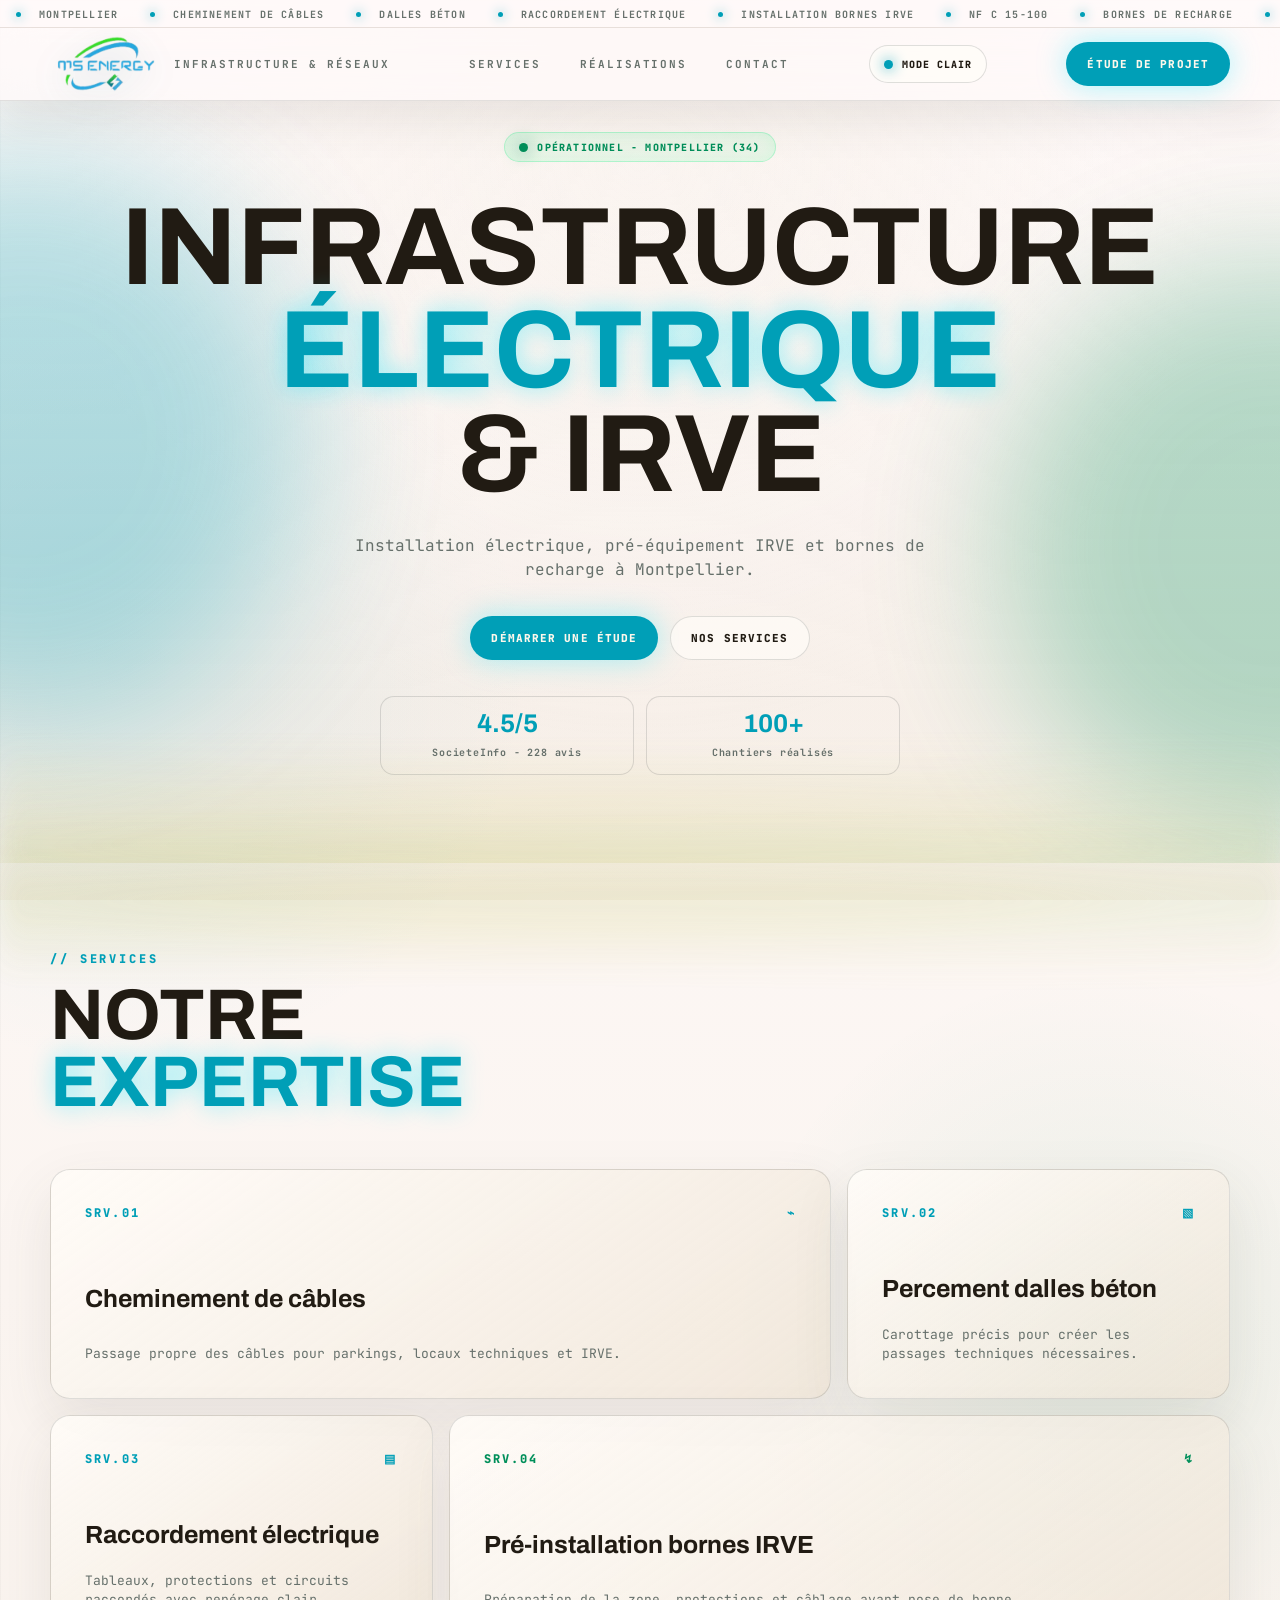
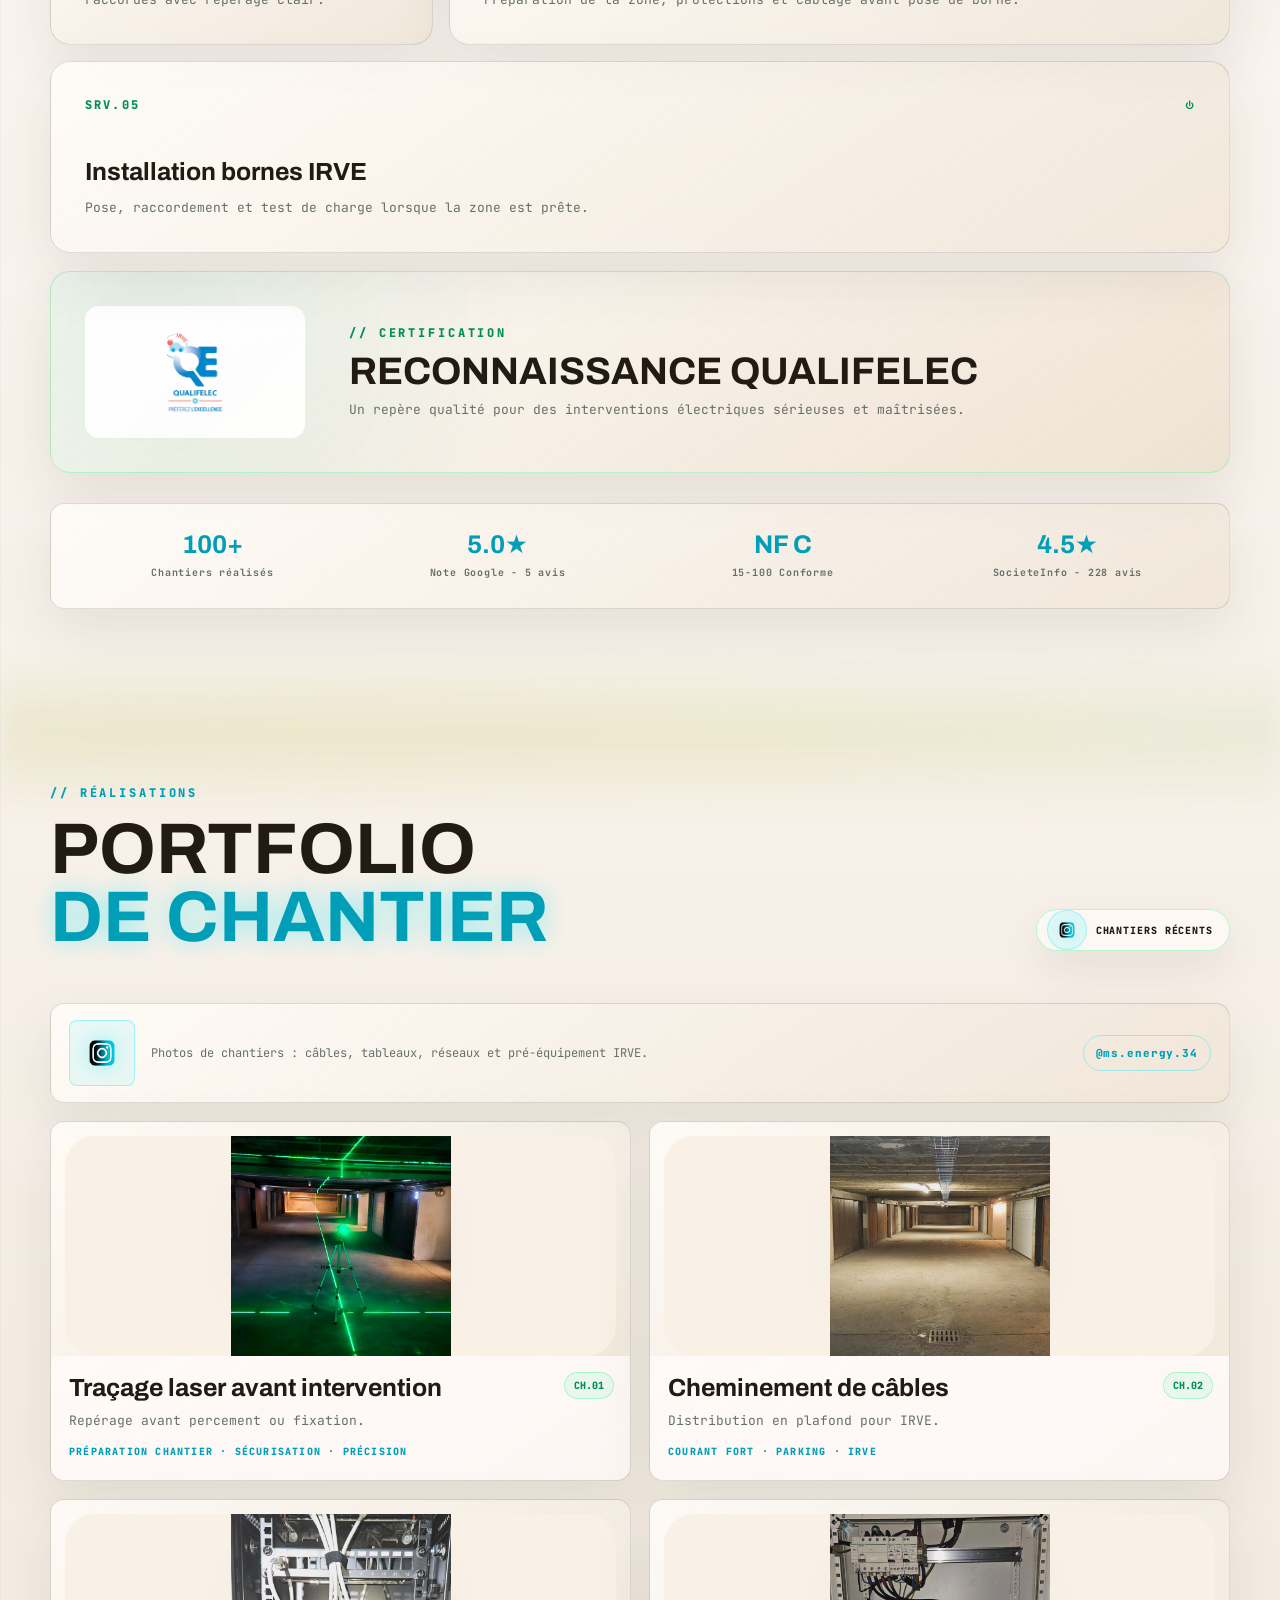
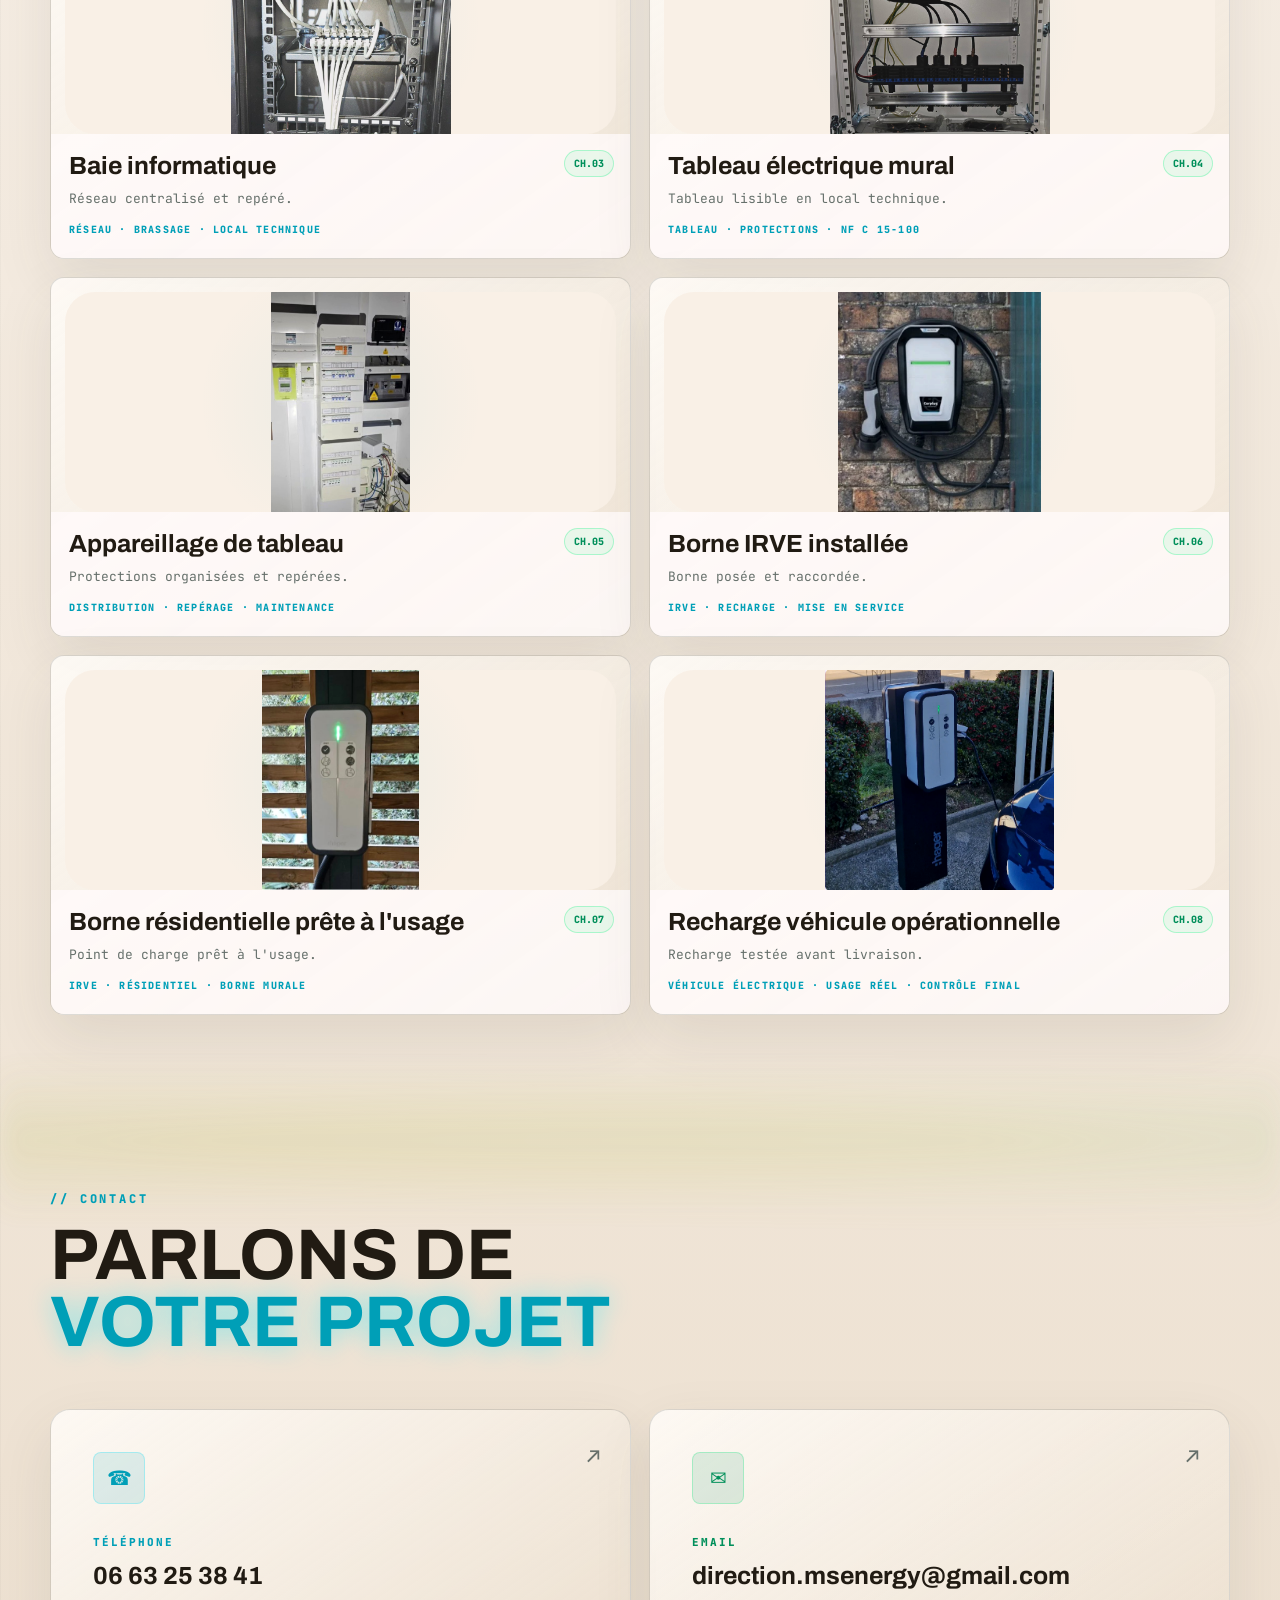
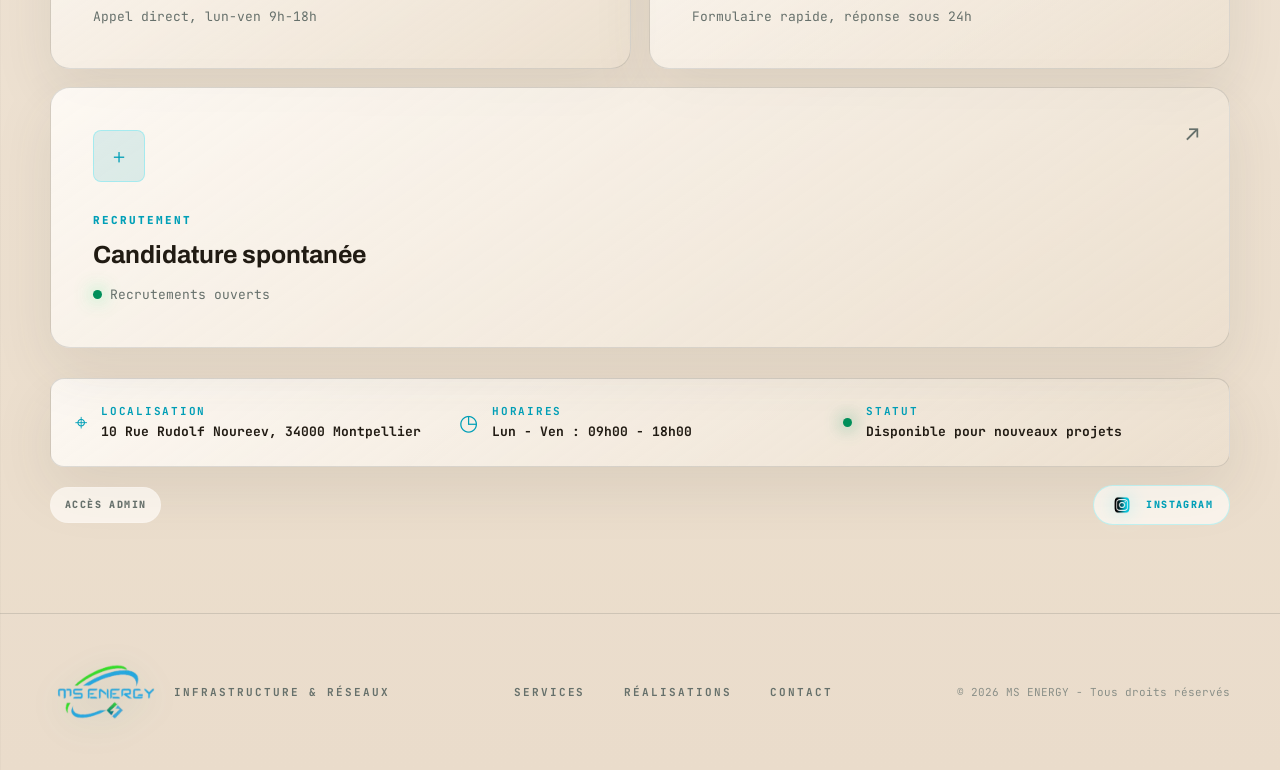
==== commit 8e6da4ef: "Add files via upload" ====
--- a/index.html
+++ b/index.html
@@ -16,7 +16,7 @@
     >
     <link rel="stylesheet" href="styles.css">
   </head>
-  <body>
+  <body class="theme-light">
     <a class="skip-link" href="#contenu">Aller au contenu</a>
 
     <div class="ticker" aria-label="Domaines techniques MS ENERGY">
@@ -37,6 +37,10 @@
           <a href="#realisations">Réalisations</a>
           <a href="#contact">Contact</a>
         </div>
+        <button class="appearance-toggle" type="button" id="appearance-toggle" aria-label="Changer l'apparence du site">
+          <span aria-hidden="true"></span>
+          Mode clair
+        </button>
         <a class="btn btn--primary nav__cta" href="#contact">Étude de projet</a>
       </nav>
     </header>
@@ -59,7 +63,7 @@
           </h1>
 
           <p class="hero__lead">
-            Conception, installation et maintenance d'infrastructures électriques et de bornes de recharge pour véhicules électriques.
+            Installation électrique, pré-équipement IRVE et bornes de recharge à Montpellier.
           </p>
 
           <div class="hero__actions" aria-label="Actions principales">
@@ -88,7 +92,7 @@
                 <span aria-hidden="true">⌁</span>
               </div>
               <h3>Cheminement de câbles</h3>
-              <p>Installation de chemins de câbles métalliques et PVC, courants forts et faibles, conformes aux normes en vigueur.</p>
+              <p>Passage propre des câbles pour parkings, locaux techniques et IRVE.</p>
             </article>
 
             <article class="service-card">
@@ -97,7 +101,7 @@
                 <span aria-hidden="true">▧</span>
               </div>
               <h3>Percement dalles béton</h3>
-              <p>Carottage et percement de dalles béton pour le passage de câbles et de canalisations. Précision millimétrique garantie.</p>
+              <p>Carottage précis pour créer les passages techniques nécessaires.</p>
             </article>
 
             <article class="service-card">
@@ -106,7 +110,7 @@
                 <span aria-hidden="true">▤</span>
               </div>
               <h3>Raccordement électrique</h3>
-              <p>Raccordement de tableaux, protections et équipements techniques. Repérage propre, serrage contrôlé et mise en conformité des circuits.</p>
+              <p>Tableaux, protections et circuits raccordés avec repérage clair.</p>
             </article>
 
             <article class="service-card service-card--wide service-card--energy">
@@ -115,7 +119,7 @@
                 <span aria-hidden="true">↯</span>
               </div>
               <h3>Pré-installation bornes IRVE</h3>
-              <p>Préparation, protections et pré-câblage pour l'installation de bornes de recharge, avec cheminement sécurisé et attente prête au raccordement.</p>
+              <p>Préparation de la zone, protections et câblage avant pose de borne.</p>
             </article>
 
             <article class="service-card service-card--full service-card--energy">
@@ -124,7 +128,7 @@
                 <span aria-hidden="true">⏻</span>
               </div>
               <h3>Installation bornes IRVE</h3>
-              <p>Pose de la borne, raccordement final, paramétrage et essais de charge lorsque l'alimentation, les protections et les prérequis techniques sont validés.</p>
+              <p>Pose, raccordement et test de charge lorsque la zone est prête.</p>
             </article>
           </div>
 
@@ -136,7 +140,7 @@
               <p class="eyebrow">// Certification</p>
               <h3>Reconnaissance Qualifelec</h3>
               <p>
-                Une qualification métier qui valorise le sérieux des interventions électriques, la maîtrise technique et l'engagement qualité sur chantier.
+                Un repère qualité pour des interventions électriques sérieuses et maîtrisées.
               </p>
             </div>
           </article>
@@ -158,26 +162,26 @@
               <h2 id="portfolio-title">Portfolio <span>de chantier</span></h2>
             </div>
             <a class="pill-link pill-link--instagram" href="https://www.instagram.com/ms.energy.34/" target="_blank" rel="noopener" aria-label="Voir le profil Instagram MS ENERGY">
-              <span aria-hidden="true">@</span>
+              <span aria-hidden="true"><img src="images/instagram.png" alt=""></span>
               Chantiers récents
             </a>
           </div>
 
           <div class="portfolio__notice" role="note">
             <span aria-hidden="true"><img src="images/instagram.png" alt=""></span>
-            <p>Photos de réalisations sur site : cheminements, tableaux, réseaux techniques et pré-équipement IRVE. Les chantiers récents sont publiés sur Instagram.</p>
+            <p>Photos de chantiers : câbles, tableaux, réseaux et pré-équipement IRVE.</p>
             <a href="https://www.instagram.com/ms.energy.34/" target="_blank" rel="noopener" aria-label="Ouvrir Instagram MS ENERGY">@ms.energy.34</a>
           </div>
 
           <div class="gallery">
-            <figure class="work-card work-card--wide">
+            <figure class="work-card">
               <button class="work-card__projector" type="button" data-title="Traçage laser avant intervention" data-detail="Repérage précis des axes avant percement, fixation ou passage technique." data-meta="Préparation chantier · Sécurisation · Précision">
                 <img class="media media--laser" src="images/trace-laser-1.jpg" alt="Tracé laser préparatoire sur mur technique" loading="lazy">
               </button>
               <figcaption>
                 <span>CH.01</span>
                 <strong>Traçage laser avant intervention</strong>
-                <p>Axes de percement et de fixation contrôlés avant exécution.</p>
+              <p>Repérage avant percement ou fixation.</p>
                 <small>Préparation chantier · Sécurisation · Précision</small>
               </figcaption>
             </figure>
@@ -189,7 +193,7 @@
               <figcaption>
                 <span>CH.02</span>
                 <strong>Cheminement de câbles</strong>
-                <p>Distribution en plafond pour alimentation technique et IRVE.</p>
+                <p>Distribution en plafond pour IRVE.</p>
                 <small>Courant fort · Parking · IRVE</small>
               </figcaption>
             </figure>
@@ -201,7 +205,7 @@
               <figcaption>
                 <span>CH.03</span>
                 <strong>Baie informatique</strong>
-                <p>Centralisation réseau, brassage et repérage clair des lignes.</p>
+                <p>Réseau centralisé et repéré.</p>
                 <small>Réseau · Brassage · Local technique</small>
               </figcaption>
             </figure>
@@ -213,7 +217,7 @@
               <figcaption>
                 <span>CH.04</span>
                 <strong>Tableau électrique mural</strong>
-                <p>Protections regroupées et distribution lisible en local technique.</p>
+                <p>Tableau lisible en local technique.</p>
                 <small>Tableau · Protections · NF C 15-100</small>
               </figcaption>
             </figure>
@@ -225,7 +229,7 @@
               <figcaption>
                 <span>CH.05</span>
                 <strong>Appareillage de tableau</strong>
-                <p>Protections organisées pour contrôle, repérage et maintenance.</p>
+                <p>Protections organisées et repérées.</p>
                 <small>Distribution · Repérage · Maintenance</small>
               </figcaption>
             </figure>
@@ -237,7 +241,7 @@
               <figcaption>
                 <span>CH.06</span>
                 <strong>Borne IRVE installée</strong>
-                <p>Pose, raccordement et finition du point de recharge.</p>
+                <p>Borne posée et raccordée.</p>
                 <small>IRVE · Recharge · Mise en service</small>
               </figcaption>
             </figure>
@@ -249,19 +253,19 @@
               <figcaption>
                 <span>CH.07</span>
                 <strong>Borne résidentielle prête à l'usage</strong>
-                <p>Point de charge mural raccordé, propre et immédiatement exploitable.</p>
+                <p>Point de charge prêt à l'usage.</p>
                 <small>IRVE · Résidentiel · Borne murale</small>
               </figcaption>
             </figure>
 
-            <figure class="work-card work-card--wide">
+            <figure class="work-card">
               <button class="work-card__projector" type="button" data-title="Recharge véhicule opérationnelle" data-detail="Borne raccordée et testée pour recharge quotidienne en parking ou résidence." data-meta="Véhicule électrique · Usage réel · Contrôle final">
                 <img class="media media--car-charge" src="images/borne-irve-voiture-7.webp" alt="Véhicule électrique branché à une borne de recharge" loading="lazy">
               </button>
               <figcaption>
                 <span>CH.08</span>
                 <strong>Recharge véhicule opérationnelle</strong>
-                <p>Installation testée en condition réelle avant livraison.</p>
+                <p>Recharge testée avant livraison.</p>
                 <small>Véhicule électrique · Usage réel · Contrôle final</small>
               </figcaption>
             </figure>
@@ -295,7 +299,7 @@
               <span class="contact-card__arrow" aria-hidden="true">↗</span>
               <small>Téléphone</small>
               <strong>06 63 25 38 41</strong>
-              <p>Disponible du lundi au vendredi, 9h-18h</p>
+              <p>Appel direct, lun-ven 9h-18h</p>
             </a>
 
             <button class="contact-card contact-card--energy" type="button" id="open-contact-form" aria-label="Ouvrir le formulaire email MS ENERGY">
@@ -303,7 +307,7 @@
               <span class="contact-card__arrow" aria-hidden="true">↗</span>
               <small>Email</small>
               <strong>direction.msenergy@gmail.com</strong>
-              <p>Réponse sous 24h - étude offerte avant devis</p>
+              <p>Formulaire rapide, réponse sous 24h</p>
             </button>
 
             <button class="contact-card contact-card--hiring" type="button" id="open-hiring-form" aria-label="Ouvrir le formulaire de recrutement MS ENERGY">
@@ -392,7 +396,7 @@
               <div class="contact-form__head">
                 <p class="eyebrow">// Recrutement</p>
                 <h3>Candidature</h3>
-                <p>Envoyez vos coordonnées, votre message, puis joignez votre CV et votre lettre dans votre email.</p>
+                <p>Envoyez vos coordonnées, votre message, puis joignez vos documents PDF dans votre email.</p>
               </div>
 
               <div class="contact-form__grid">
@@ -415,13 +419,18 @@
               </div>
 
               <label>
-                Lettre de motivation
-                <input name="coverLetter" type="file" accept=".pdf,.doc,.docx,.odt">
+                Lettre de motivation - PDF uniquement
+                <input name="coverLetter" type="file" accept="application/pdf,.pdf">
               </label>
 
               <label>
-                CV
-                <input name="resume" type="file" accept=".pdf,.doc,.docx,.odt" required>
+                CV - PDF uniquement
+                <input name="resume" type="file" accept="application/pdf,.pdf" required>
+              </label>
+
+              <label>
+                Autre document - PDF uniquement
+                <input name="otherDocument" type="file" accept="application/pdf,.pdf">
               </label>
 
               <label>
@@ -491,9 +500,26 @@
     </footer>
     <script>
       const root = document.body;
+      const appearanceToggle = document.querySelector("#appearance-toggle");
       let lastScrollY = window.scrollY;
       let ticking = false;
       let lastTouchY = 0;
+
+      function setTheme(theme) {
+        root.classList.toggle("theme-light", theme === "light");
+        appearanceToggle?.setAttribute("aria-pressed", theme === "dark" ? "true" : "false");
+        if (appearanceToggle) {
+          appearanceToggle.lastChild.textContent = theme === "dark" ? " Mode sombre" : " Mode clair";
+        }
+        localStorage.setItem("msEnergyTheme", theme);
+      }
+
+      setTheme(localStorage.getItem("msEnergyTheme") || "light");
+
+      appearanceToggle?.addEventListener("click", () => {
+        const nextTheme = root.classList.contains("theme-light") ? "dark" : "light";
+        setTheme(nextTheme);
+      });
 
       function updateHeader() {
         const currentScrollY = Math.max(window.scrollY, 0);
@@ -715,6 +741,7 @@
           "",
           `CV sélectionné : ${getFileName(hiringForm, "resume")}`,
           `Lettre sélectionnée : ${getFileName(hiringForm, "coverLetter")}`,
+          `Autre document sélectionné : ${getFileName(hiringForm, "otherDocument")}`,
           "",
           "Message :",
           data.get("message") || "",
@@ -752,7 +779,7 @@
 
         const subject = encodeURIComponent("Candidature - MS ENERGY");
         const body = encodeURIComponent(getHiringMessage());
-        hiringFormStatus.textContent = "Email préparé. Joignez votre CV et votre lettre dans votre application mail avant l'envoi.";
+        hiringFormStatus.textContent = "Email préparé. Joignez les PDF sélectionnés dans votre application mail avant l'envoi.";
         window.location.href = `mailto:direction.msenergy@gmail.com?subject=${subject}&body=${body}`;
       });
 
@@ -761,7 +788,7 @@
 
         try {
           await navigator.clipboard.writeText(message);
-          hiringFormStatus.textContent = "Message copié. Pensez à joindre le CV et la lettre dans votre email.";
+          hiringFormStatus.textContent = "Message copié. Pensez à joindre les PDF sélectionnés dans votre email.";
         } catch {
           hiringFormStatus.textContent = "Copie impossible automatiquement. Sélectionnez le texte du formulaire.";
         }
--- a/styles.css
+++ b/styles.css
@@ -13,6 +13,9 @@
   --cyan-soft: rgba(0, 229, 255, 0.16);
   --green: #00f078;
   --green-soft: rgba(0, 240, 120, 0.16);
+  --section-fade-a: rgba(0, 229, 255, 0.06);
+  --section-fade-b: rgba(0, 240, 120, 0.085);
+  --section-fade-c: rgba(0, 90, 70, 0.08);
   --shadow-cyan: 0 0 32px rgba(0, 229, 255, 0.22);
   --shadow-green: 0 0 42px rgba(0, 240, 120, 0.18);
   --radius-sm: 8px;
@@ -51,6 +54,41 @@
   line-height: 1.5;
 }
 
+body.theme-light {
+  color-scheme: light;
+  --bg: #fffafa;
+  --bg-soft: #f1e8db;
+  --panel: rgba(255, 250, 250, 0.78);
+  --panel-strong: rgba(255, 252, 248, 0.92);
+  --line: rgba(58, 67, 62, 0.16);
+  --line-bright: rgba(0, 144, 164, 0.42);
+  --text: #211b13;
+  --muted: #66706b;
+  --muted-2: #8a8f88;
+  --cyan: #009fb7;
+  --cyan-soft: rgba(0, 159, 183, 0.12);
+  --green: #008f5a;
+  --green-soft: rgba(0, 143, 90, 0.12);
+  --section-fade-a: rgba(255, 198, 62, 0.16);
+  --section-fade-b: rgba(255, 226, 130, 0.15);
+  --section-fade-c: rgba(0, 143, 90, 0.075);
+  --shadow-cyan: 0 16px 44px rgba(0, 129, 150, 0.14);
+  --shadow-green: 0 18px 46px rgba(0, 120, 78, 0.13);
+  background:
+    radial-gradient(circle at 10% 12%, rgba(0, 159, 183, 0.09), transparent 25rem),
+    radial-gradient(circle at 86% 24%, rgba(0, 143, 90, 0.075), transparent 23rem),
+    radial-gradient(circle at 50% 0%, rgba(204, 174, 126, 0.16), transparent 32rem),
+    linear-gradient(rgba(46, 58, 54, 0.032) 1px, transparent 1px),
+    linear-gradient(90deg, rgba(46, 58, 54, 0.032) 1px, transparent 1px),
+    linear-gradient(180deg, #fffafa 0%, #f7f0e8 46%, #eadcca 100%);
+}
+
+body.theme-light::before {
+  background:
+    linear-gradient(180deg, rgba(255, 250, 250, 0.24), rgba(212, 190, 158, 0.13) 78%),
+    radial-gradient(circle at 50% 18%, rgba(255, 255, 255, 0.32), transparent 36rem);
+}
+
 body::before {
   position: fixed;
   inset: 0;
@@ -106,15 +144,17 @@
 
 .section:not(.hero)::before {
   position: absolute;
-  inset: -62px 0 auto;
+  inset: -44px 0 auto;
   z-index: 0;
-  height: 116px;
+  height: 174px;
   pointer-events: none;
   content: "";
   background:
-    radial-gradient(ellipse at 14% 50%, rgba(0, 229, 255, 0.1), transparent 34%),
-    radial-gradient(ellipse at 84% 50%, rgba(0, 240, 120, 0.085), transparent 36%),
-    linear-gradient(180deg, rgba(0, 229, 255, 0), rgba(0, 229, 255, 0.026) 48%, rgba(0, 240, 120, 0.03) 68%, rgba(0, 0, 0, 0));
+    radial-gradient(ellipse at 12% 48%, var(--section-fade-a), transparent 64%),
+    radial-gradient(ellipse at 76% 48%, var(--section-fade-b), transparent 66%),
+    linear-gradient(180deg, transparent 0%, var(--section-fade-c) 46%, rgba(0, 0, 0, 0) 92%);
+  filter: blur(12px);
+  opacity: 0.8;
 }
 
 .ticker {
@@ -131,6 +171,16 @@
   transition: transform 260ms ease, background 260ms ease, border-color 260ms ease;
 }
 
+body.theme-light .ticker {
+  border-bottom-color: rgba(92, 75, 48, 0.14);
+  background: rgba(255, 250, 250, 0.88);
+}
+
+body.theme-light.is-scrolled .ticker {
+  background: rgba(247, 240, 232, 0.86);
+  border-bottom-color: rgba(92, 75, 48, 0.18);
+}
+
 .ticker__track {
   display: flex;
   width: max-content;
@@ -172,6 +222,13 @@
   transition: transform 260ms ease, background 260ms ease, border-color 260ms ease, box-shadow 260ms ease;
 }
 
+body.theme-light .site-header,
+body.theme-light.is-scrolled .site-header {
+  background: rgba(255, 250, 250, 0.72);
+  border-bottom-color: rgba(58, 67, 62, 0.14);
+  box-shadow: 0 18px 46px rgba(71, 64, 54, 0.1);
+}
+
 body.is-scrolled .ticker {
   background: rgba(5, 5, 5, 0.72);
   border-bottom-color: rgba(0, 229, 255, 0.22);
@@ -209,10 +266,14 @@
 }
 
 .brand__logo {
-  width: 56px;
-  height: 38px;
+  width: 112px;
+  height: 72px;
   object-fit: contain;
   filter: drop-shadow(0 0 10px rgba(0, 229, 255, 0.32));
+}
+
+body.theme-light .brand__logo {
+  filter: drop-shadow(0 8px 16px rgba(0, 106, 120, 0.18));
 }
 
 .brand__text,
@@ -230,6 +291,40 @@
   display: flex;
   align-items: center;
   gap: clamp(16px, 3vw, 42px);
+}
+
+.appearance-toggle {
+  display: inline-flex;
+  min-height: 38px;
+  align-items: center;
+  justify-content: center;
+  gap: 9px;
+  border: 1px solid var(--line);
+  border-radius: 999px;
+  padding: 0 14px;
+  color: var(--text);
+  background: rgba(255, 255, 255, 0.035);
+  font: inherit;
+  font-size: 10px;
+  font-weight: 800;
+  letter-spacing: 0.1em;
+  text-transform: uppercase;
+  cursor: pointer;
+  transition: transform 180ms ease, border-color 180ms ease, box-shadow 180ms ease, background 180ms ease;
+}
+
+.appearance-toggle span {
+  width: 9px;
+  height: 9px;
+  border-radius: 999px;
+  background: var(--cyan);
+  box-shadow: 0 0 14px var(--cyan);
+}
+
+.appearance-toggle:hover {
+  transform: translateY(-2px);
+  border-color: var(--line-bright);
+  box-shadow: var(--shadow-cyan);
 }
 
 .nav__links a,
@@ -260,6 +355,13 @@
   transition: transform 180ms ease, border-color 180ms ease, background 180ms ease, box-shadow 180ms ease;
 }
 
+.pill-link--instagram {
+  min-height: 42px;
+  padding: 0 16px 0 10px;
+  font-size: 10px;
+  letter-spacing: 0.09em;
+}
+
 .btn:hover,
 .pill-link:hover {
   transform: translateY(-2px);
@@ -300,19 +402,34 @@
 
 .pill-link--instagram {
   border-color: rgba(0, 240, 120, 0.34);
-  color: #03120a;
-  background: linear-gradient(135deg, var(--green), var(--cyan));
-  box-shadow: 0 0 34px rgba(0, 240, 120, 0.26);
+  color: var(--text);
+  background: rgba(5, 8, 9, 0.88);
+  box-shadow: 0 0 34px rgba(0, 240, 120, 0.18);
+}
+
+body.theme-light .pill-link--instagram {
+  border-color: rgba(0, 240, 120, 0.28);
+  color: #211b13;
+  background: rgba(255, 252, 248, 0.76);
+  box-shadow: 0 18px 46px rgba(71, 64, 54, 0.1);
 }
 
 .pill-link--instagram span {
   display: grid;
-  width: 22px;
-  height: 22px;
+  width: 40px;
+  height: 40px;
   place-items: center;
   border-radius: 999px;
   color: var(--green);
-  background: rgba(5, 5, 5, 0.84);
+  background: rgba(0, 229, 255, 0.1);
+  border: 1px solid rgba(0, 229, 255, 0.3);
+}
+
+.pill-link--instagram span img {
+  width: 32px;
+  height: 32px;
+  object-fit: contain;
+  filter: drop-shadow(0 0 10px rgba(0, 229, 255, 0.28));
 }
 
 .hero {
@@ -326,15 +443,17 @@
 
 .hero::after {
   position: absolute;
-  inset: auto 0 -38px;
+  inset: auto 0 -92px;
   z-index: 0;
-  height: 116px;
+  height: 210px;
   pointer-events: none;
   content: "";
   background:
-    radial-gradient(ellipse at 16% 62%, rgba(0, 229, 255, 0.11), transparent 38%),
-    radial-gradient(ellipse at 86% 60%, rgba(0, 240, 120, 0.11), transparent 42%),
-    linear-gradient(180deg, rgba(0, 0, 0, 0), rgba(0, 229, 255, 0.024) 48%, rgba(0, 240, 120, 0.028) 72%, rgba(0, 0, 0, 0));
+    radial-gradient(ellipse at 12% 46%, var(--section-fade-a), transparent 68%),
+    radial-gradient(ellipse at 78% 46%, var(--section-fade-b), transparent 70%),
+    linear-gradient(180deg, rgba(0, 0, 0, 0) 0%, var(--section-fade-c) 52%, rgba(0, 0, 0, 0) 96%);
+  filter: blur(14px);
+  opacity: 0.78;
 }
 
 .hero__inner {
@@ -457,6 +576,14 @@
   padding: 14px 12px;
 }
 
+body:not(.theme-light) .hero__proof div,
+body:not(.theme-light) .metrics,
+body:not(.theme-light) .portfolio__notice,
+body:not(.theme-light) .contact-strip {
+  background: rgba(7, 9, 10, 0.72);
+  box-shadow: 0 18px 48px rgba(0, 0, 0, 0.24);
+}
+
 .hero__proof strong,
 .metrics strong {
   display: block;
@@ -520,9 +647,27 @@
   transition: transform 220ms ease, border-color 220ms ease, box-shadow 220ms ease, background 220ms ease;
 }
 
+body.theme-light .service-card,
+body.theme-light .work-card,
+body.theme-light .contact-card,
+body.theme-light .metrics,
+body.theme-light .portfolio__notice,
+body.theme-light .contact-strip {
+  background:
+    linear-gradient(145deg, rgba(255, 252, 248, 0.86), rgba(236, 224, 207, 0.6));
+  box-shadow: 0 22px 58px rgba(71, 64, 54, 0.1);
+}
+
+body.theme-light .service-card:hover,
+body.theme-light .contact-card:hover {
+  background:
+    radial-gradient(circle at 16% 0%, rgba(0, 159, 183, 0.11), transparent 40%),
+    radial-gradient(circle at 86% 100%, rgba(204, 174, 126, 0.14), transparent 38%),
+    linear-gradient(145deg, rgba(255, 252, 248, 0.92), rgba(236, 224, 207, 0.66));
+}
+
 .service-card::before,
-.contact-card::before,
-.work-card::before {
+.contact-card::before {
   position: absolute;
   inset: 0;
   content: "";
@@ -539,8 +684,7 @@
 }
 
 .service-card:hover::before,
-.contact-card:hover::before,
-.work-card:hover::before {
+.contact-card:hover::before {
   opacity: 1;
 }
 
@@ -622,6 +766,13 @@
   box-shadow: 0 0 34px rgba(0, 240, 120, 0.1);
 }
 
+body.theme-light .cert-card {
+  background:
+    radial-gradient(circle at 8% 24%, rgba(0, 143, 90, 0.1), transparent 34%),
+    linear-gradient(145deg, rgba(255, 252, 248, 0.9), rgba(234, 220, 200, 0.7));
+  box-shadow: 0 22px 60px rgba(71, 64, 54, 0.11);
+}
+
 .cert-card__visual {
   display: grid;
   min-height: 132px;
@@ -677,8 +828,8 @@
 
 .portfolio__notice span {
   display: grid;
-  width: 40px;
-  height: 40px;
+  width: 62px;
+  height: 62px;
   flex: 0 0 auto;
   place-items: center;
   border: 1px solid rgba(0, 229, 255, 0.32);
@@ -688,8 +839,8 @@
 }
 
 .portfolio__notice span img {
-  width: 30px;
-  height: 30px;
+  width: 50px;
+  height: 50px;
   object-fit: contain;
   filter: drop-shadow(0 0 10px rgba(0, 229, 255, 0.34));
 }
@@ -736,44 +887,27 @@
   transition: transform 220ms ease, border-color 220ms ease, box-shadow 220ms ease;
 }
 
-.work-card::after {
-  position: absolute;
-  inset: 0;
-  z-index: 2;
-  pointer-events: none;
-  content: "";
-  opacity: 0;
-  background:
-    linear-gradient(115deg, transparent 18%, rgba(0, 229, 255, 0.2) 42%, transparent 64%),
-    radial-gradient(circle at var(--beam-x, 50%) 38%, rgba(0, 240, 120, 0.16), transparent 42%);
-  mix-blend-mode: screen;
-  transform: translateX(-18%);
-  transition: opacity 220ms ease, transform 360ms ease;
+body.theme-light .work-card figcaption {
+  background: rgba(255, 250, 250, 0.82);
 }
 
 .work-card:hover {
   transform: translateY(-5px);
   border-color: rgba(0, 240, 120, 0.42);
-  box-shadow: 0 0 34px rgba(0, 240, 120, 0.16);
-}
-
-.work-card:hover::after,
-.work-card:focus-within::after {
-  opacity: 1;
-  transform: translateX(18%);
 }
 
 .work-card--wide {
-  grid-column: span 2;
+  grid-column: auto;
 }
 
 .work-card__projector {
   position: relative;
   display: block;
   width: 100%;
-  padding: 0;
+  padding: 14px 14px 0;
   overflow: hidden;
   border: 0;
+  border-radius: 28px 28px 0 0;
   color: inherit;
   background: transparent;
   cursor: zoom-in;
@@ -803,35 +937,30 @@
   border: 1px solid rgba(0, 229, 255, 0.5);
   border-radius: 999px;
   background: rgba(0, 229, 255, 0.14);
-  box-shadow: 0 0 24px rgba(0, 229, 255, 0.34);
-}
-
-.work-card:hover .work-card__projector::before,
-.work-card:hover .work-card__projector::after,
-.work-card:focus-within .work-card__projector::before,
-.work-card:focus-within .work-card__projector::after {
-  opacity: 1;
 }
 
 .work-card img {
   width: 100%;
-  height: 280px;
-  object-fit: cover;
+  height: 220px;
+  object-fit: contain;
   object-position: center;
-  background: #070909;
+  border-radius: 30px;
+  background:
+    radial-gradient(circle at 50% 50%, rgba(0, 229, 255, 0.05), transparent 46%),
+    #050606;
   filter: saturate(1.06) contrast(1.04);
-  transform: scale(1.001);
-  transition: transform 360ms ease, filter 360ms ease;
-}
-
-.work-card:hover img,
-.work-card:focus-within img {
-  filter: saturate(1.12) contrast(1.08) brightness(1.04);
-  transform: scale(1.045);
+  transform: none;
+  transition: filter 360ms ease;
+}
+
+body.theme-light .work-card img {
+  background:
+    radial-gradient(circle at 50% 50%, rgba(0, 159, 183, 0.06), transparent 48%),
+    #f4ece3;
 }
 
 .work-card--wide img {
-  height: 360px;
+  height: 220px;
 }
 
 .media--ceiling {
@@ -845,7 +974,7 @@
 .media--tableau-red {
   object-fit: contain;
   object-position: center;
-  padding: 10px;
+  padding: 0;
   background:
     linear-gradient(135deg, rgba(0, 229, 255, 0.06), transparent 36%),
     #070707;
@@ -854,7 +983,7 @@
 .media--baie {
   object-fit: contain;
   object-position: center;
-  padding: 10px;
+  padding: 0;
   background:
     linear-gradient(135deg, rgba(0, 240, 120, 0.05), transparent 36%),
     #070707;
@@ -879,7 +1008,7 @@
 .media--tableau {
   object-fit: contain;
   object-position: center;
-  padding: 10px;
+  padding: 0;
   background:
     linear-gradient(135deg, rgba(0, 229, 255, 0.06), transparent 36%),
     #070707;
@@ -896,14 +1025,33 @@
 
 .work-card figcaption {
   position: relative;
+  overflow: hidden;
   min-height: 124px;
   padding: 18px;
+}
+
+.work-card figcaption::before {
+  position: absolute;
+  inset: 0;
+  content: "";
+  opacity: 0;
+  background:
+    linear-gradient(115deg, transparent 18%, rgba(0, 229, 255, 0.14) 42%, transparent 64%),
+    radial-gradient(circle at 18% 0%, rgba(0, 240, 120, 0.18), transparent 44%);
+  mix-blend-mode: screen;
+  transition: opacity 220ms ease;
+}
+
+.work-card:hover figcaption::before,
+.work-card:focus-within figcaption::before {
+  opacity: 1;
 }
 
 .work-card figcaption span {
   position: absolute;
   top: 16px;
   right: 16px;
+  z-index: 1;
   padding: 5px 9px;
   border: 1px solid rgba(0, 240, 120, 0.28);
   border-radius: 999px;
@@ -914,9 +1062,16 @@
 }
 
 .work-card strong {
+  position: relative;
+  z-index: 1;
   display: block;
   max-width: calc(100% - 76px);
   margin: 0 0 8px;
+}
+
+.work-card figcaption p {
+  position: relative;
+  z-index: 1;
 }
 
 .work-card figcaption small {
@@ -932,7 +1087,7 @@
 }
 
 .projector {
-  width: min(1060px, calc(100vw - 32px));
+  width: min(1120px, calc(100vw - 32px));
   max-height: min(860px, calc(100vh - 32px));
   padding: 0;
   overflow: hidden;
@@ -945,6 +1100,23 @@
   box-shadow: 0 0 90px rgba(0, 229, 255, 0.18), 0 26px 80px rgba(0, 0, 0, 0.55);
 }
 
+body.theme-light .projector,
+body.theme-light .contact-modal {
+  color: var(--text);
+  background:
+    radial-gradient(circle at 14% 8%, rgba(0, 159, 183, 0.14), transparent 34%),
+    radial-gradient(circle at 88% 90%, rgba(0, 143, 90, 0.12), transparent 34%),
+    rgba(255, 250, 250, 0.98);
+  box-shadow: 0 28px 84px rgba(71, 64, 54, 0.22);
+}
+
+body.theme-light .projector__content,
+body.theme-light .contact-form input,
+body.theme-light .contact-form select,
+body.theme-light .contact-form textarea {
+  background: rgba(255, 252, 248, 0.76);
+}
+
 .projector::backdrop {
   background: rgba(0, 0, 0, 0.78);
   backdrop-filter: blur(10px);
@@ -952,14 +1124,16 @@
 
 .projector[open] {
   display: grid;
-  grid-template-columns: minmax(0, 1.45fr) minmax(280px, 0.55fr);
+  grid-template-columns: minmax(0, 1.28fr) minmax(340px, 0.72fr);
 }
 
 .projector__media {
   position: relative;
   display: block;
-  min-height: 420px;
+  height: min(62vh, 560px);
+  min-height: 360px;
   overflow: hidden;
+  border-radius: 30px 0 0 30px;
   background:
     linear-gradient(rgba(255, 255, 255, 0.03) 1px, transparent 1px),
     linear-gradient(90deg, rgba(255, 255, 255, 0.03) 1px, transparent 1px),
@@ -972,10 +1146,11 @@
   inset: 0;
   width: 100%;
   height: 100%;
-  min-height: 420px;
+  min-height: 0;
   max-height: none;
-  object-fit: cover;
+  object-fit: contain;
   object-position: center;
+  border-radius: 30px;
 }
 
 .projector__content {
@@ -1001,11 +1176,11 @@
   }
 
   .projector {
-    width: min(1160px, calc(100vw - 32px));
+    width: min(1120px, calc(100vw - 32px));
   }
 
   .projector[open] {
-    grid-template-columns: minmax(0, 1.26fr) minmax(380px, 0.74fr);
+    grid-template-columns: minmax(0, 1.28fr) minmax(340px, 0.72fr);
   }
 
   .projector__content {
@@ -1025,13 +1200,13 @@
 
 @media (min-width: 981px) {
   .portfolio__notice span {
+    width: 66px;
+    height: 66px;
+  }
+
+  .portfolio__notice span img {
     width: 54px;
     height: 54px;
-  }
-
-  .portfolio__notice span img {
-    width: 42px;
-    height: 42px;
   }
 
   .instagram-access {
@@ -1041,8 +1216,8 @@
   }
 
   .instagram-access img {
-    width: 38px;
-    height: 38px;
+    width: 52px;
+    height: 52px;
   }
 }
 
@@ -1102,6 +1277,19 @@
   background: linear-gradient(145deg, rgba(255, 255, 255, 0.052), rgba(255, 255, 255, 0.018));
   cursor: pointer;
   transition: transform 220ms ease, border-color 220ms ease, box-shadow 220ms ease;
+}
+
+body.theme-light .btn--ghost,
+body.theme-light .pill-link,
+body.theme-light .appearance-toggle,
+body.theme-light .admin-access,
+body.theme-light .instagram-access {
+  background: rgba(255, 252, 248, 0.68);
+}
+
+body.theme-light .btn--primary,
+body.theme-light .contact-form input[type="file"]::file-selector-button {
+  color: #fdf8ec;
 }
 
 .contact-card:hover {
@@ -1280,12 +1468,23 @@
   background: rgba(0, 229, 255, 0.045);
 }
 
+.contact-actions .instagram-access {
+  min-height: 40px;
+  padding-inline: 12px 16px;
+  gap: 8px;
+}
+
 .instagram-access img {
-  width: 28px;
-  height: 28px;
+  width: 48px;
+  height: 48px;
   border-radius: 999px;
   object-fit: contain;
   filter: drop-shadow(0 0 10px rgba(0, 229, 255, 0.28));
+}
+
+.contact-actions .instagram-access img {
+  width: 32px;
+  height: 32px;
 }
 
 .admin-access:hover,
@@ -1558,23 +1757,41 @@
   }
 
   .nav {
-    min-height: 86px;
-    padding-block: 8px 10px;
-    gap: 8px 12px;
-    flex-wrap: wrap;
+    display: grid;
+    grid-template-columns: auto minmax(0, 1fr) auto;
+    min-height: 74px;
+    padding-block: 7px 8px;
+    gap: 7px 6px;
+    align-items: center;
   }
 
   .brand__logo {
-    width: 44px;
-    height: 30px;
+    width: 88px;
+    height: 54px;
+  }
+
+  .brand {
+    grid-column: 1;
+    grid-row: 1;
   }
 
   .nav__links {
     display: flex;
-    order: 3;
+    grid-column: 1 / -1;
+    grid-row: 2;
     width: 100%;
     justify-content: space-between;
-    gap: 8px;
+    gap: 7px;
+  }
+
+  .appearance-toggle {
+    grid-column: 3;
+    grid-row: 1;
+    justify-self: end;
+    min-height: 34px;
+    padding-inline: 10px;
+    font-size: 8px;
+    letter-spacing: 0.07em;
   }
 
   .nav__links a {
@@ -1591,19 +1808,32 @@
   }
 
   .nav__cta {
+    grid-column: 2;
+    grid-row: 1;
     width: auto;
-    min-width: 126px;
-    min-height: 34px;
-    padding-inline: 10px;
-    flex: 0 0 auto;
+    min-width: 118px;
+    min-height: 36px;
+    padding-inline: 9px;
+    justify-self: start;
     font-size: 8px;
-    letter-spacing: 0.08em;
+    letter-spacing: 0.07em;
   }
 
   .hero {
     min-height: 720px;
-    padding-top: 146px;
+    padding-top: 128px;
     align-items: start;
+  }
+
+  .hero::after {
+    background:
+      radial-gradient(ellipse at 12% 46%, var(--section-fade-a), transparent 62%),
+      radial-gradient(ellipse at 78% 46%, var(--section-fade-b), transparent 64%),
+      linear-gradient(180deg, rgba(0, 0, 0, 0) 0%, var(--section-fade-c) 44%, rgba(0, 0, 0, 0) 88%);
+  }
+
+  .hero__glow--green {
+    display: none;
   }
 
   .status-badge {
@@ -1649,12 +1879,26 @@
   }
 
   .portfolio__notice {
-    align-items: flex-start;
-    flex-direction: column;
+    display: grid;
+    grid-template-columns: auto minmax(0, 1fr);
+    align-items: start;
+    gap: 14px 18px;
+  }
+
+  .portfolio__notice span {
+    grid-row: 1 / span 2;
+    grid-column: 1;
+  }
+
+  .portfolio__notice p,
+  .portfolio__notice a {
+    grid-column: 2;
   }
 
   .portfolio__notice a {
     min-width: 0;
+    width: max-content;
+    max-width: 100%;
   }
 
   .service-card--wide,
@@ -1697,7 +1941,7 @@
 
   .work-card img,
   .work-card--wide img {
-    height: 245px;
+    height: 210px;
   }
 
   .work-card figcaption {
@@ -1709,18 +1953,30 @@
     grid-template-columns: 1fr;
   }
 
+  .projector {
+    width: min(100vw - 32px, 520px);
+    max-height: calc(100vh - 28px);
+    overflow-y: auto;
+    border-radius: 18px;
+  }
+
   .projector__media {
-    height: min(58vh, 430px);
-    min-height: 280px;
+    height: min(46vh, 360px);
+    min-height: 220px;
   }
 
   .projector__media img {
-    min-height: 280px;
+    min-height: 0;
   }
 
   .projector__content {
     border-top: 1px solid rgba(255, 255, 255, 0.11);
     border-left: 0;
+    padding: 22px;
+  }
+
+  .projector__media {
+    border-radius: 18px 18px 0 0;
   }
 
   .contact-card {
@@ -1821,14 +2077,19 @@
     min-width: 142px;
   }
 
+  .contact-actions .instagram-access img {
+    width: 32px;
+    height: 32px;
+  }
+
   .instagram-access img {
-    width: 28px;
-    height: 28px;
+    width: 50px;
+    height: 50px;
   }
 
   .portfolio__notice span img {
-    width: 30px;
-    height: 30px;
+    width: 50px;
+    height: 50px;
   }
 
   .contact-card__icon {
@@ -1844,7 +2105,7 @@
 @media (max-width: 430px) {
   .container,
   .nav {
-    width: min(100% - 24px, 1180px);
+    width: min(100% - 42px, 1180px);
   }
 
   .btn,
@@ -1872,9 +2133,8 @@
 
   .nav__cta {
     width: auto;
-    min-width: 118px;
-    max-width: 132px;
-    flex: 0 0 auto;
+    min-width: 112px;
+    max-width: 122px;
   }
 
   .section-heading h2 {
@@ -1883,7 +2143,34 @@
 
   .work-card img,
   .work-card--wide img {
-    height: 220px;
+    height: 190px;
+  }
+
+  .gallery {
+    gap: 14px;
+  }
+
+  .work-card {
+    width: 100%;
+    max-width: 100%;
+  }
+
+  .projector {
+    width: calc(100vw - 32px);
+    max-height: calc(100vh - 34px);
+  }
+
+  .projector__media {
+    height: min(43vh, 330px);
+    min-height: 210px;
+  }
+
+  .projector__content {
+    padding: 20px 18px;
+  }
+
+  .projector__content h3 {
+    font-size: clamp(1.45rem, 8vw, 2rem);
   }
 
   .contact-card strong {
@@ -1911,11 +2198,21 @@
   }
 
   .instagram-access {
-    min-width: 128px;
+    min-width: 116px;
+  }
+
+  .pill-link--instagram span {
+    width: 40px;
+    height: 40px;
+  }
+
+  .pill-link--instagram span img {
+    width: 32px;
+    height: 32px;
   }
 
   .contact-modal {
-    width: calc(100vw - 18px);
+    width: calc(100vw - 44px);
     max-height: calc(100vh - 34px);
     border-radius: 16px;
   }
